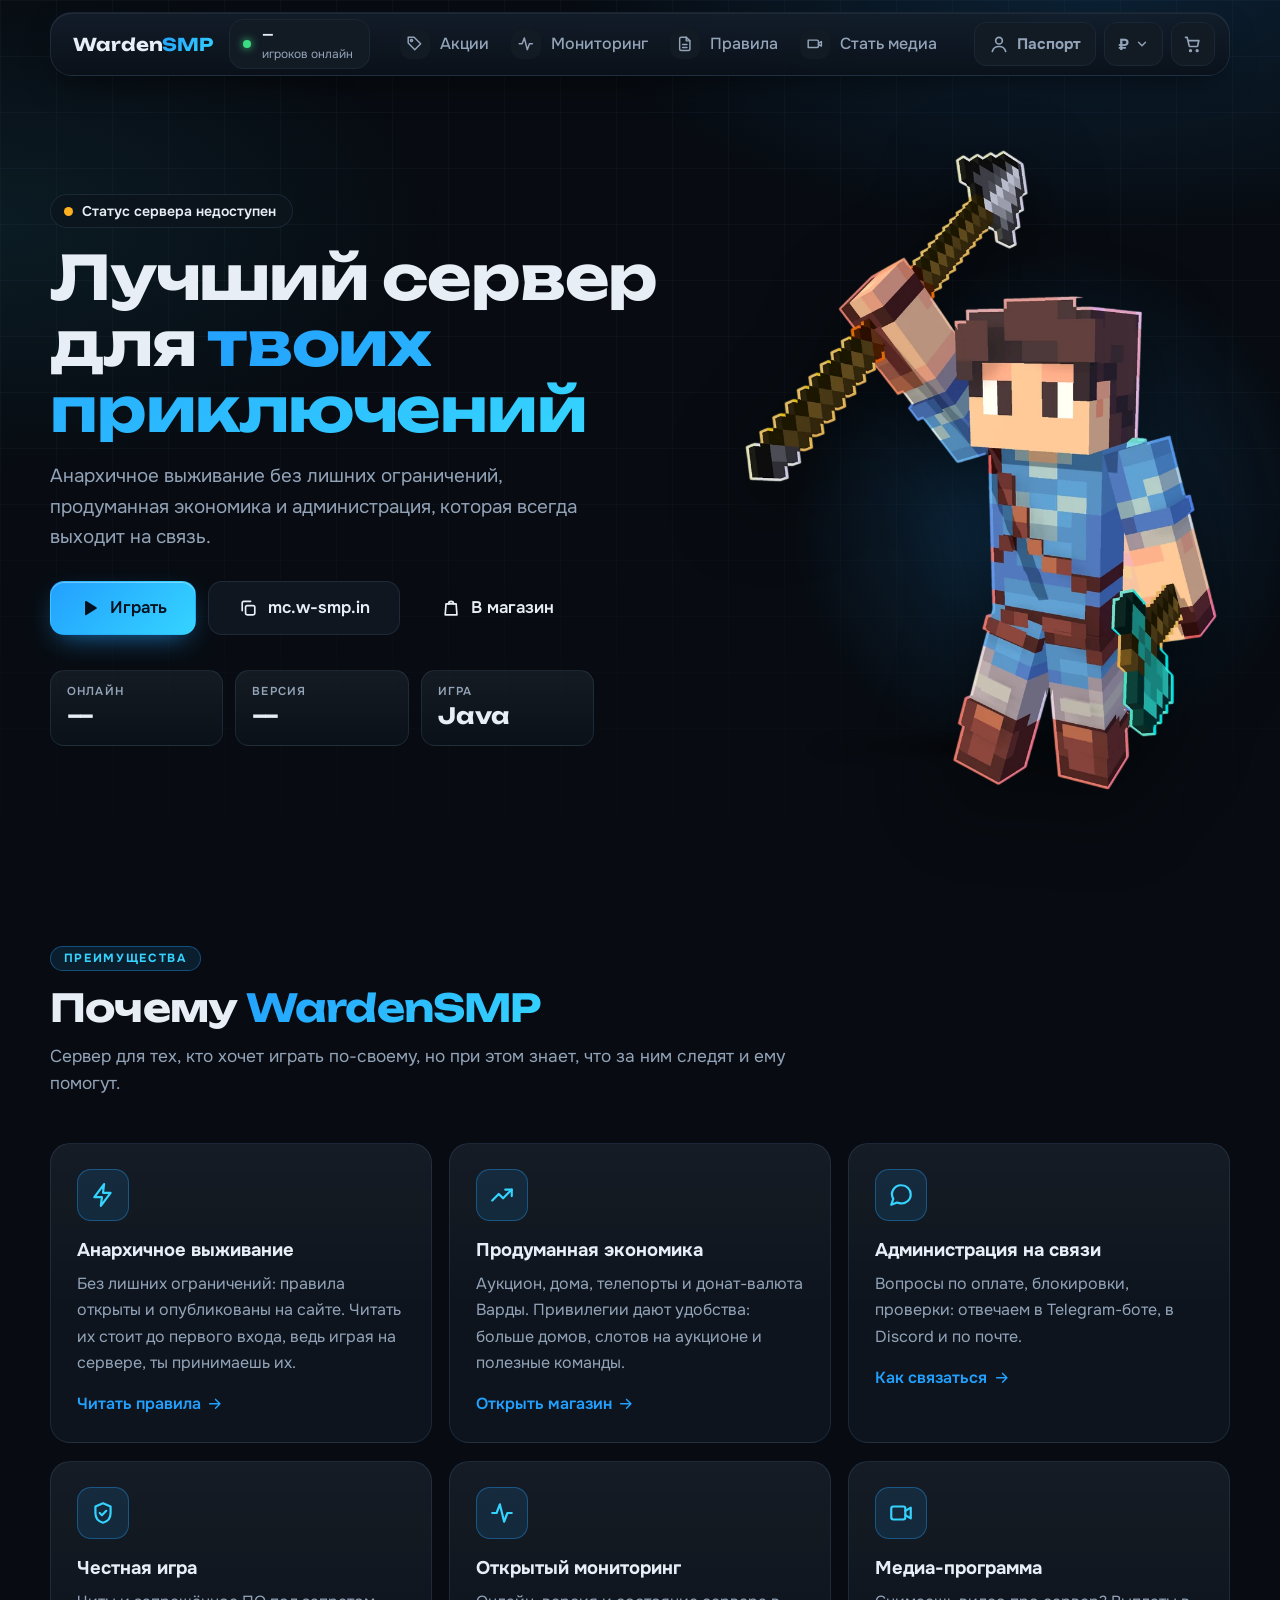
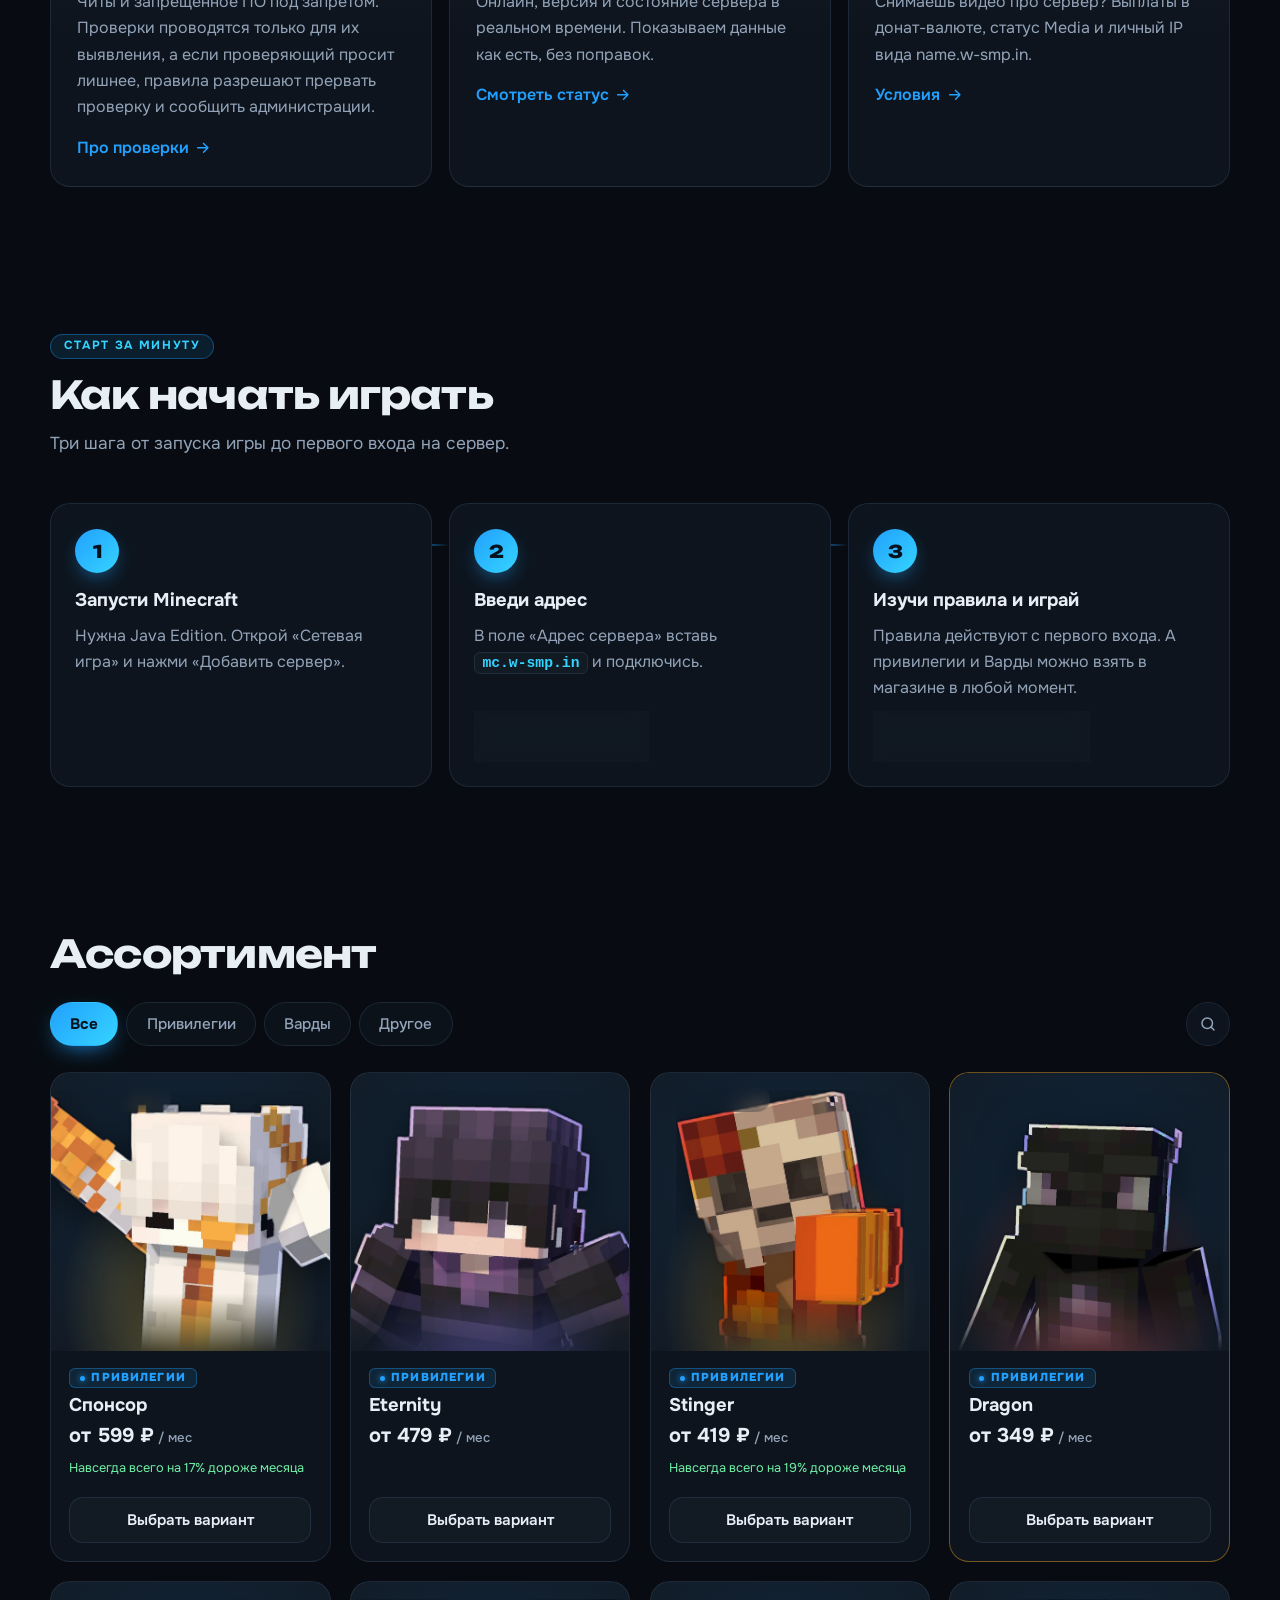
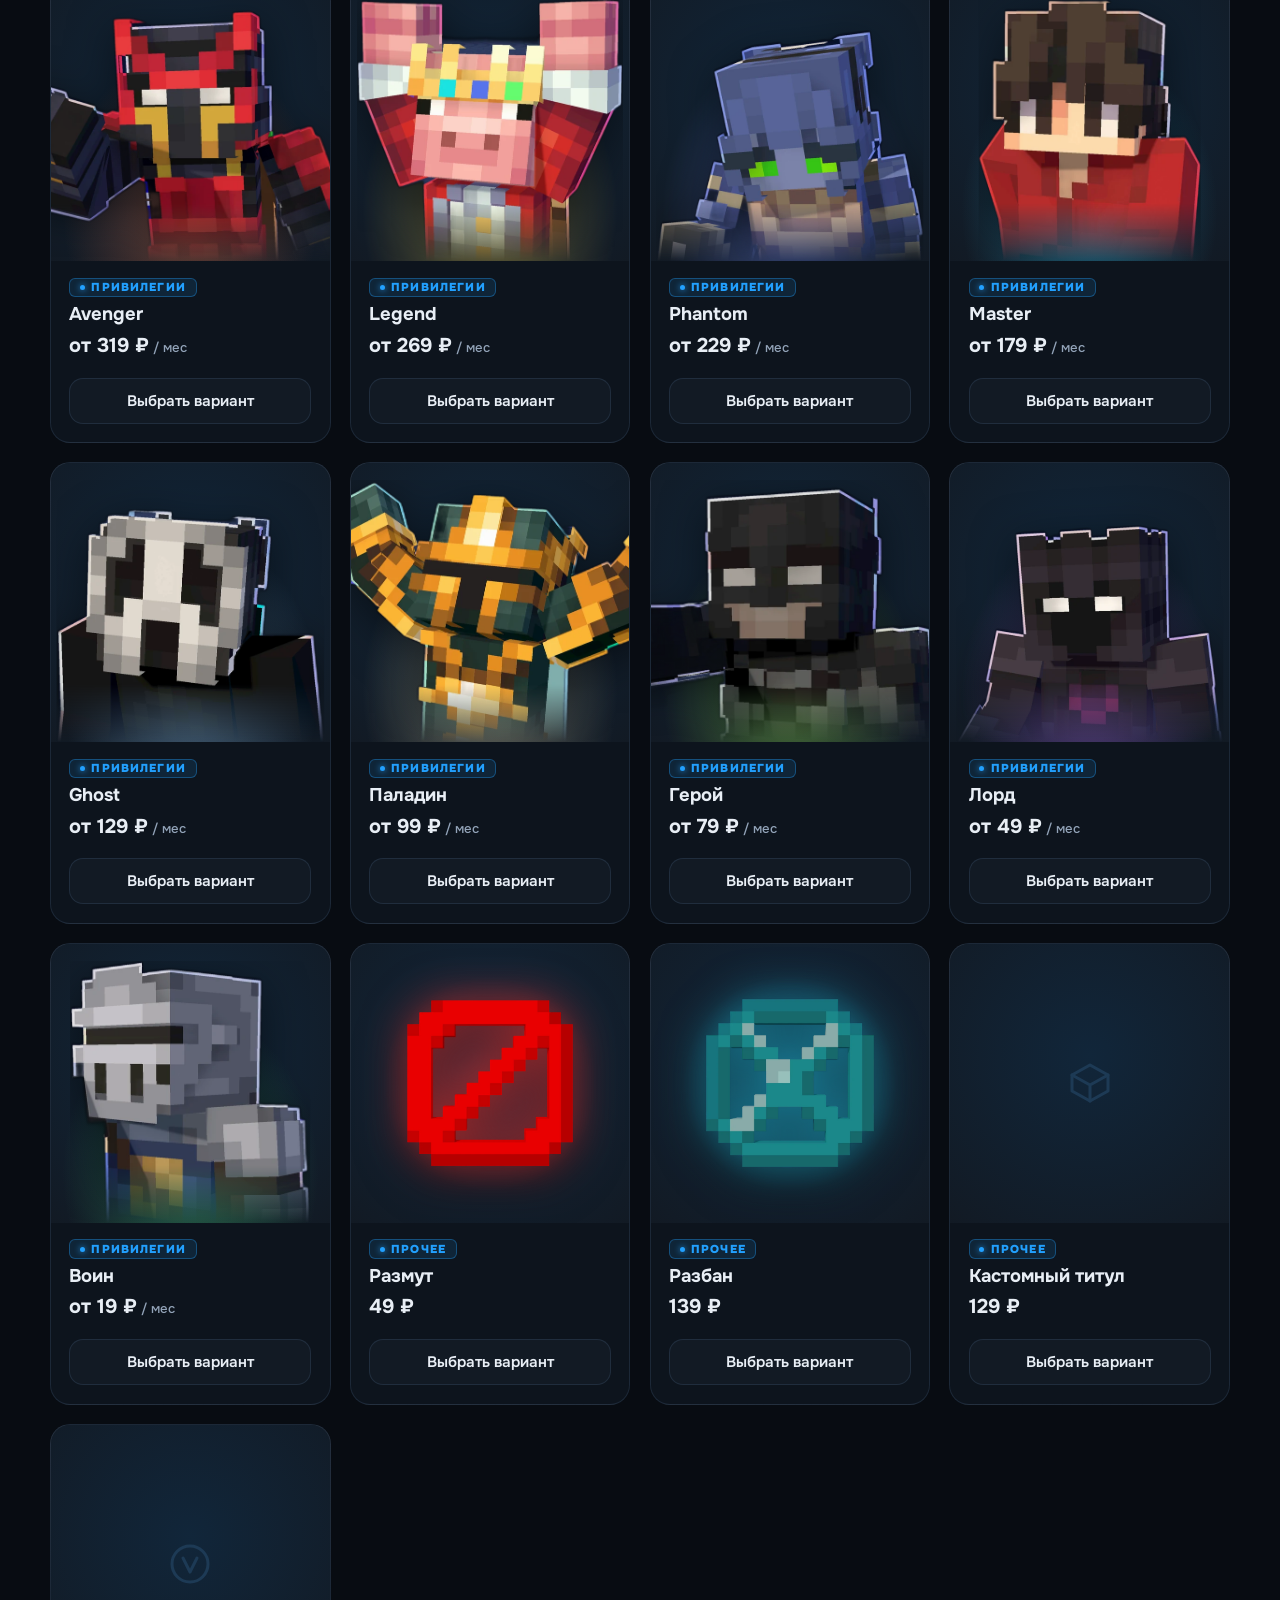
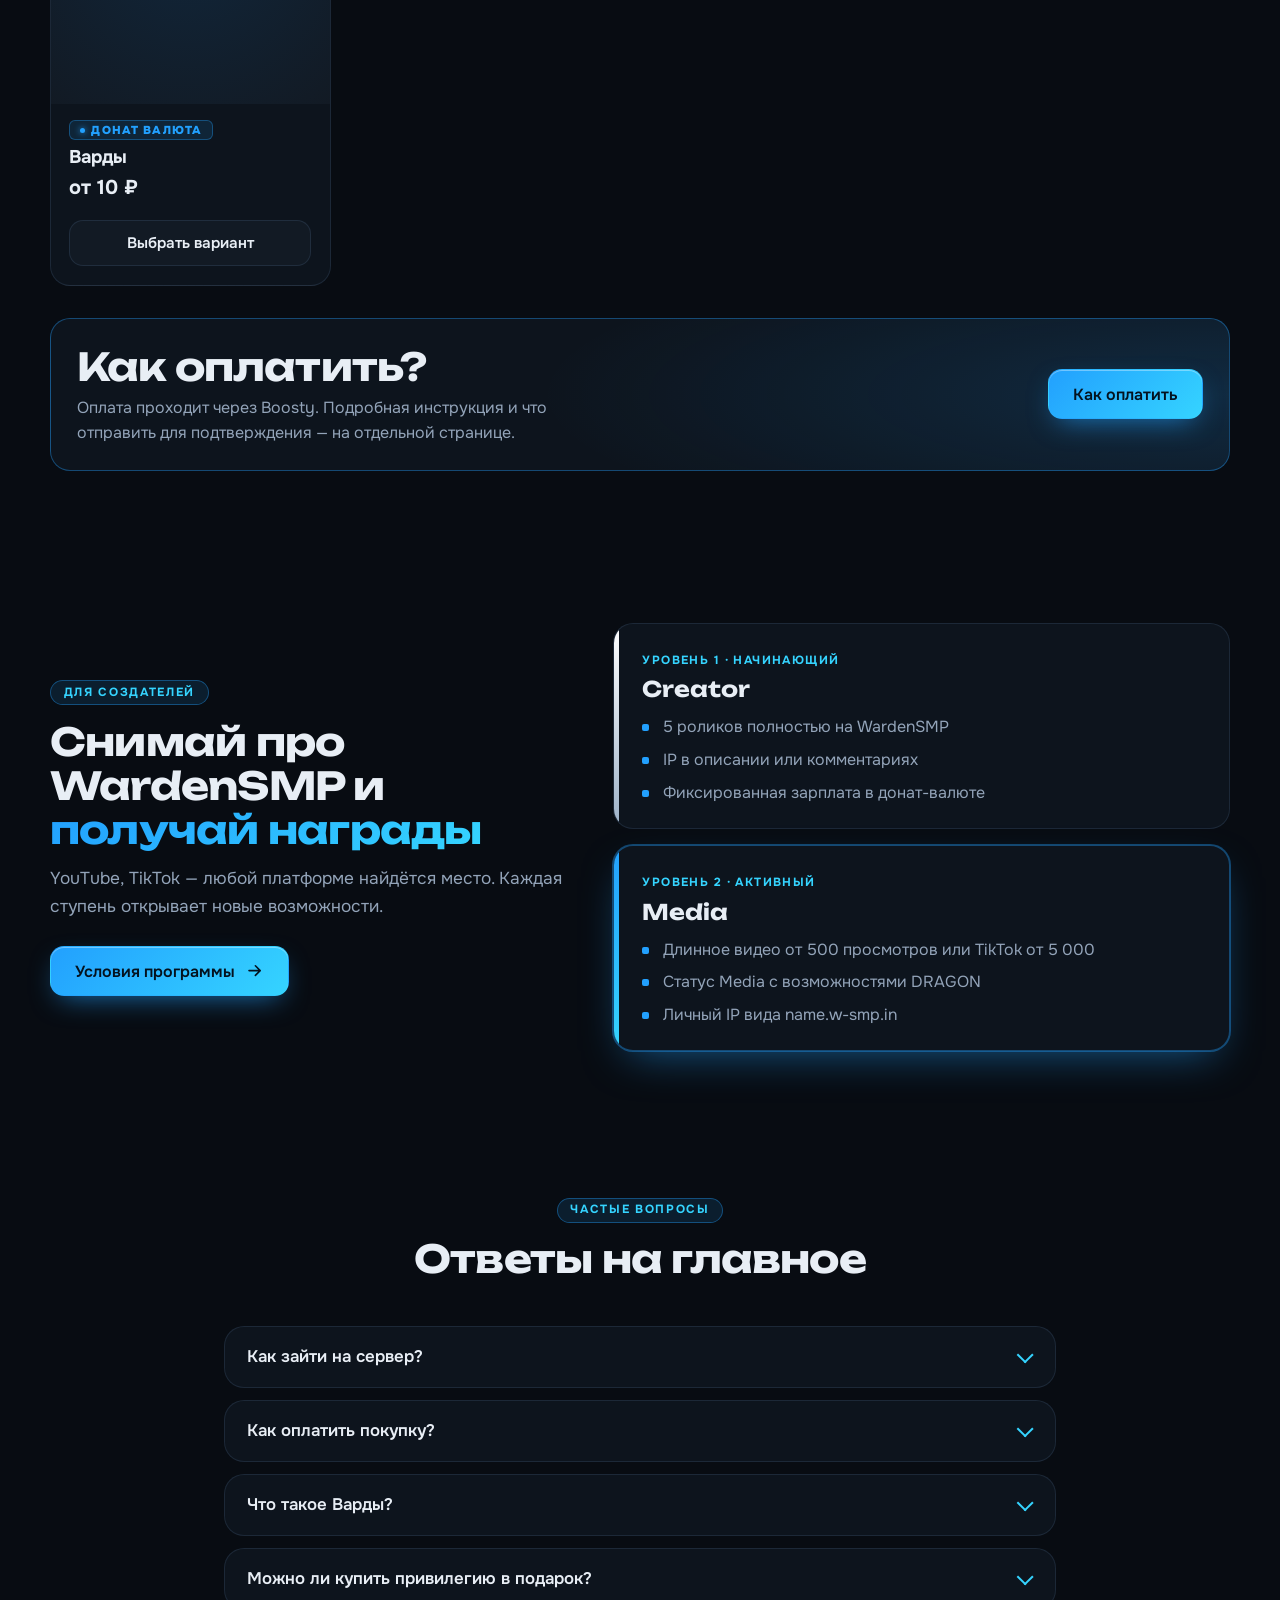
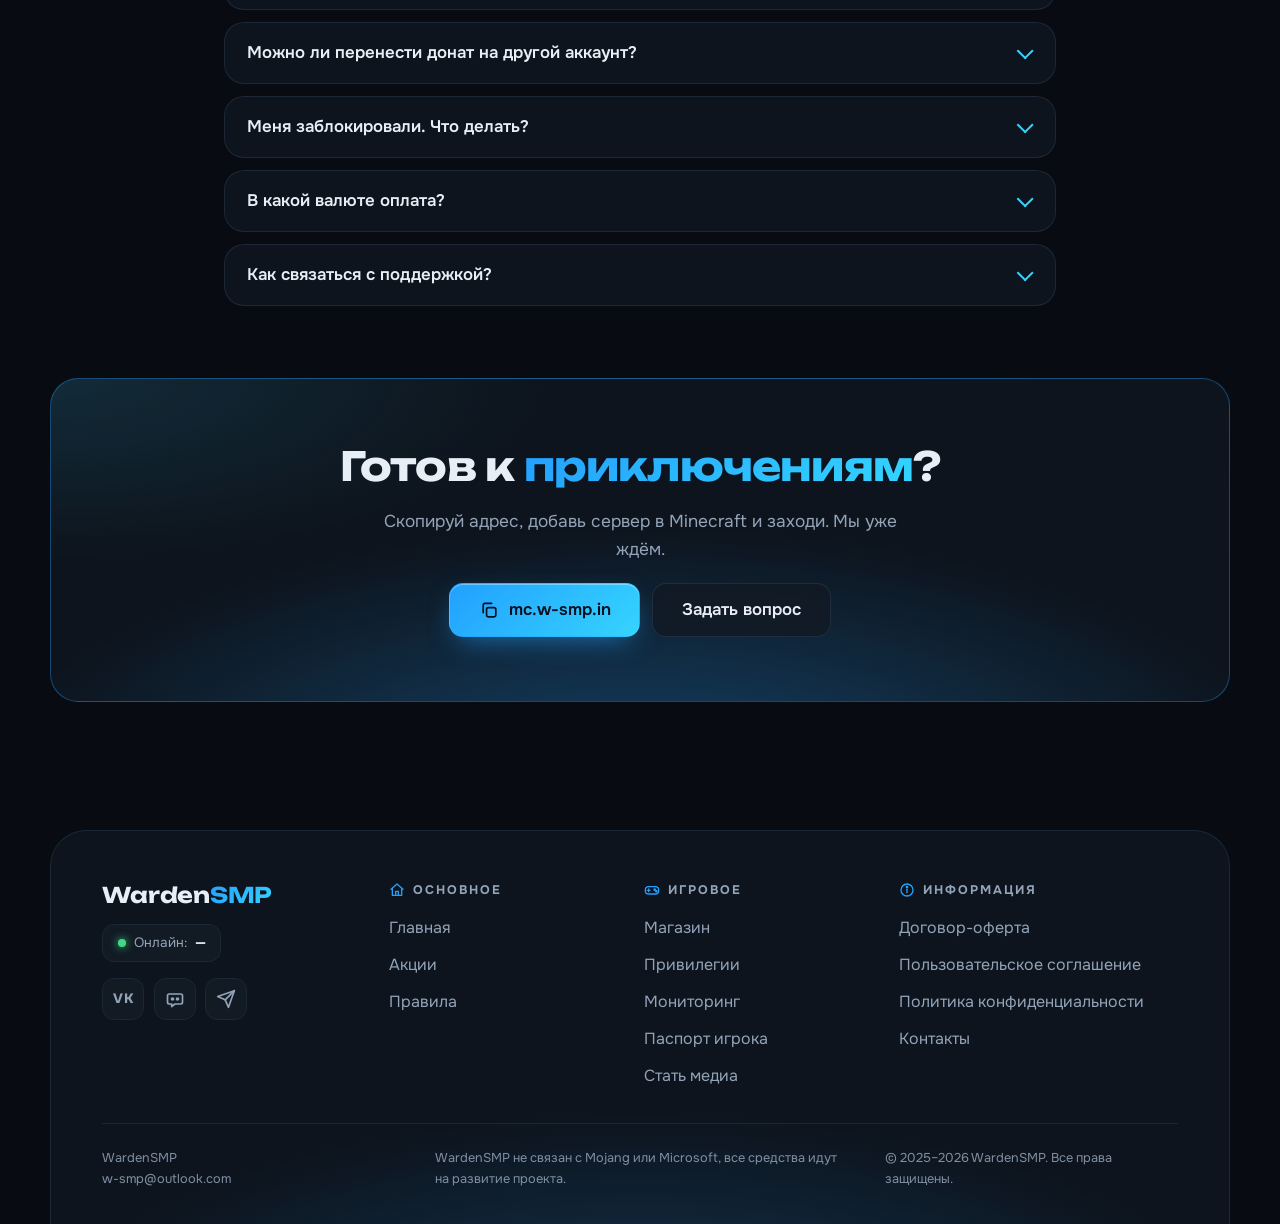
==== index.html @ 8b8e645c "WardenSMP site: redesign, new home page, mobile fixes, SEO meta - css/theme.css: design tokens, head" ====
<!DOCTYPE html>
<html lang="ru">
<head>
  <meta charset="UTF-8">
  <meta name="viewport" content="width=device-width, initial-scale=1">
  <title>WardenSMP: сервер Minecraft | mc.w-smp.in</title>
  <meta name="description" content="WardenSMP: анархичное выживание на Minecraft Java, продуманная экономика, привилегии и администрация на связи. IP сервера: mc.w-smp.in">
  <link rel="canonical" href="https://site.w-smp.in/">
  <meta property="og:type" content="website">
  <meta property="og:site_name" content="WardenSMP">
  <meta property="og:locale" content="ru_RU">
  <meta property="og:title" content="WardenSMP: сервер Minecraft | mc.w-smp.in">
  <meta property="og:description" content="WardenSMP: анархичное выживание на Minecraft Java, продуманная экономика, привилегии и администрация на связи. IP сервера: mc.w-smp.in">
  <meta property="og:url" content="https://site.w-smp.in/">
  <meta property="og:image" content="https://site.w-smp.in/img/og.png">
  <meta property="og:image:width" content="1200">
  <meta property="og:image:height" content="630">
  <meta property="og:image:alt" content="WardenSMP: сервер Minecraft">
  <meta name="twitter:card" content="summary_large_image">
  <meta name="twitter:title" content="WardenSMP: сервер Minecraft | mc.w-smp.in">
  <meta name="twitter:description" content="WardenSMP: анархичное выживание на Minecraft Java, продуманная экономика, привилегии и администрация на связи. IP сервера: mc.w-smp.in">
  <meta name="twitter:image" content="https://site.w-smp.in/img/og.png">
  <link rel="icon" href="/favicon.svg" type="image/svg+xml">
  <link rel="icon" href="/favicon.ico" sizes="48x48">
  <link rel="apple-touch-icon" href="/apple-touch-icon.png">
  <meta name="theme-color" content="#080c12">
  <link rel="stylesheet" href="css/style.css?v=46">
  <link rel="stylesheet" href="css/theme.css?v=1">
  <script type="application/ld+json">{"@context": "https://schema.org", "@type": "FAQPage", "mainEntity": [{"@type": "Question", "name": "Как зайти на сервер?", "acceptedAnswer": {"@type": "Answer", "text": "Нужна Minecraft Java Edition. В игре открой «Сетевая игра», нажми «Добавить сервер» и введи адрес mc.w-smp.in."}}, {"@type": "Question", "name": "Как оплатить покупку?", "acceptedAnswer": {"@type": "Answer", "text": "Добавь товар в корзину, укажи ник и e-mail, прими условия оферты и перейди к оплате. Заказ можно оформить и через бота поддержки в Telegram. Если нужен способ, который работает из любой страны, есть оплата через Boosty. Подробности на странице «Как оплатить»."}}, {"@type": "Question", "name": "Что такое Варды?", "acceptedAnswer": {"@type": "Answer", "text": "Донат-валюта сервера. 1 ₽ = 1 Варда, сумма покупки от 10 до 10 000 ₽. При больших суммах действует скидка за объём, до 10%."}}, {"@type": "Question", "name": "Можно ли купить привилегию в подарок?", "acceptedAnswer": {"@type": "Answer", "text": "Да. В корзине включи переключатель «Сделать подарком» и укажи ник получателя."}}, {"@type": "Question", "name": "Можно ли перенести донат на другой аккаунт?", "acceptedAnswer": {"@type": "Answer", "text": "Нет. По правилам сервера донат не переносится на другой аккаунт, а передача аккаунтов и продажа привилегий запрещены."}}, {"@type": "Question", "name": "Меня заблокировали. Что делать?", "acceptedAnswer": {"@type": "Answer", "text": "Можно купить услугу «Разбан» в категории «Другое». Она действует только на один аккаунт. Игрокам из ЧСП разбан не выдаётся."}}, {"@type": "Question", "name": "В какой валюте оплата?", "acceptedAnswer": {"@type": "Answer", "text": "Цены и оплата в рублях. Рядом с корзиной можно переключить валюту для просмотра, но курс при этом ориентировочный."}}, {"@type": "Question", "name": "Как связаться с поддержкой?", "acceptedAnswer": {"@type": "Answer", "text": "Напиши боту @w_smp_bot в Telegram, зайди в Discord или отправь письмо на w-smp@outlook.com. Все ссылки собраны на странице «Контакты»."}}]}</script>
</head>
<body data-root="" data-page="home">

<div id="site-header"></div>

<main>
  <section class="hero">
    <div class="wrap">
      <div class="hero-copy" data-reveal>
        <a class="status-pill" href="monitoring.html" data-live-pill data-state="unknown" aria-live="polite">
          <i class="dot" aria-hidden="true"></i><span data-live-text>Проверяем сервер…</span>
        </a>
        <h1>Лучший сервер для <span class="grad">твоих приключений</span></h1>
        <p>Анархичное выживание без лишних ограничений, продуманная экономика и администрация, которая всегда выходит на связь.</p>
        <div class="hero-actions">
          <a class="btn btn-primary btn-lg" href="#start"><svg class="ic" viewBox="0 0 24 24" aria-hidden="true"><path d="M7 4.5v15l12-7.5z" fill="currentColor"/></svg> Играть</a>
          <button class="btn btn-dark btn-lg" type="button" data-copy="mc.w-smp.in" aria-label="Скопировать IP-адрес сервера">
            <svg class="ic" viewBox="0 0 24 24" aria-hidden="true"><rect x="9" y="9" width="11" height="11" rx="2"/><path d="M5 15V6a2 2 0 0 1 2-2h8"/></svg>
            <span class="t">mc.w-smp.in</span>
          </button>
          <a class="btn btn-ghost btn-lg" href="#shop"><svg class="ic" viewBox="0 0 24 24" aria-hidden="true"><path d="M6 7h12l1 13H5z"/><path d="M9 7a3 3 0 0 1 6 0"/></svg> В магазин</a>
        </div>
        <dl class="hero-stats">
          <div><dt>Онлайн</dt><dd><span data-live-online>—</span> <small data-live-max></small></dd></div>
          <div><dt>Версия</dt><dd data-live-version>—</dd></div>
          <div><dt>Игра</dt><dd>Java</dd></div>
        </dl>
      </div>
      <div class="hero-art" data-reveal>
        <picture>
          <source srcset="img/character.webp" type="image/webp">
          <img src="img/character.png" alt="Персонаж WardenSMP с киркой в руке" width="819" height="1100" fetchpriority="high">
        </picture>
      </div>
    </div>
  </section>

  <section class="block" id="why">
    <div class="wrap">
      <div class="block-head" data-reveal>
        <p class="eyebrow">Преимущества</p>
        <h2>Почему <span class="grad">WardenSMP</span></h2>
        <p>Сервер для тех, кто хочет играть по-своему, но при этом знает, что за ним следят и ему помогут.</p>
      </div>
      <div class="features">
        <article class="feature" data-reveal style="--d:0ms">
          <div class="feature-ic"><svg class="ic" viewBox="0 0 24 24" aria-hidden="true"><path d="M13 2 4 14h7l-1 8 9-12h-7z"/></svg></div>
          <h3>Анархичное выживание</h3>
          <p>Без лишних ограничений: правила открыты и опубликованы на сайте. Читать их стоит до первого входа, ведь играя на сервере, ты принимаешь их.</p>
          <a href="rules.html">Читать правила <svg class="ic" viewBox="0 0 24 24" aria-hidden="true"><path d="M5 12h14M13 6l6 6-6 6"/></svg></a>
        </article>
        <article class="feature" data-reveal style="--d:70ms">
          <div class="feature-ic"><svg class="ic" viewBox="0 0 24 24" aria-hidden="true"><path d="M3 17l6-6 4 4 8-8"/><path d="M15 7h6v6"/></svg></div>
          <h3>Продуманная экономика</h3>
          <p>Аукцион, дома, телепорты и донат-валюта Варды. Привилегии дают удобства: больше домов, слотов на аукционе и полезные команды.</p>
          <a href="#shop">Открыть магазин <svg class="ic" viewBox="0 0 24 24" aria-hidden="true"><path d="M5 12h14M13 6l6 6-6 6"/></svg></a>
        </article>
        <article class="feature" data-reveal style="--d:140ms">
          <div class="feature-ic"><svg class="ic" viewBox="0 0 24 24" aria-hidden="true"><path d="M21 11.5a8.4 8.4 0 0 1-9 8.3 8.7 8.7 0 0 1-3.6-.8L3 21l1.9-5.4A8.3 8.3 0 0 1 12.5 3 8.5 8.5 0 0 1 21 11.5z"/></svg></div>
          <h3>Администрация на связи</h3>
          <p>Вопросы по оплате, блокировки, проверки: отвечаем в Telegram-боте, в Discord и по почте.</p>
          <a href="contacts.html">Как связаться <svg class="ic" viewBox="0 0 24 24" aria-hidden="true"><path d="M5 12h14M13 6l6 6-6 6"/></svg></a>
        </article>
        <article class="feature" data-reveal style="--d:210ms">
          <div class="feature-ic"><svg class="ic" viewBox="0 0 24 24" aria-hidden="true"><path d="M12 3 5 6v6c0 5 3.5 8 7 9 3.5-1 7-4 7-9V6z"/><path d="m9 12 2 2 4-4"/></svg></div>
          <h3>Честная игра</h3>
          <p>Читы и запрещённое ПО под запретом. Проверки проводятся только для их выявления, а если проверяющий просит лишнее, правила разрешают прервать проверку и сообщить администрации.</p>
          <a href="rules.html#s5">Про проверки <svg class="ic" viewBox="0 0 24 24" aria-hidden="true"><path d="M5 12h14M13 6l6 6-6 6"/></svg></a>
        </article>
        <article class="feature" data-reveal style="--d:280ms">
          <div class="feature-ic"><svg class="ic" viewBox="0 0 24 24" aria-hidden="true"><path d="M3 12h4l3-8 4 16 3-8h4"/></svg></div>
          <h3>Открытый мониторинг</h3>
          <p>Онлайн, версия и состояние сервера в реальном времени. Показываем данные как есть, без поправок.</p>
          <a href="monitoring.html">Смотреть статус <svg class="ic" viewBox="0 0 24 24" aria-hidden="true"><path d="M5 12h14M13 6l6 6-6 6"/></svg></a>
        </article>
        <article class="feature" data-reveal style="--d:350ms">
          <div class="feature-ic"><svg class="ic" viewBox="0 0 24 24" aria-hidden="true"><rect x="3" y="6" width="13" height="12" rx="2"/><path d="m16 10 5-3v10l-5-3"/></svg></div>
          <h3>Медиа-программа</h3>
          <p>Снимаешь видео про сервер? Выплаты в донат-валюте, статус Media и личный IP вида name.w-smp.in.</p>
          <a href="media.html">Условия <svg class="ic" viewBox="0 0 24 24" aria-hidden="true"><path d="M5 12h14M13 6l6 6-6 6"/></svg></a>
        </article>
      </div>
    </div>
  </section>

  <section class="block" id="start">
    <div class="wrap">
      <div class="block-head" data-reveal>
        <p class="eyebrow">Старт за минуту</p>
        <h2>Как начать играть</h2>
        <p>Три шага от запуска игры до первого входа на сервер.</p>
      </div>
      <div class="steps">
        <article class="step" data-reveal>
          <span class="step-n">1</span>
          <h3>Запусти Minecraft</h3>
          <p>Нужна Java Edition. Открой «Сетевая игра» и нажми «Добавить сервер».</p>
        </article>
        <article class="step" data-reveal style="--d:90ms">
          <span class="step-n">2</span>
          <h3>Введи адрес</h3>
          <p>В поле «Адрес сервера» вставь <code>mc.w-smp.in</code> и подключись.</p>
          <button class="btn btn-dark" type="button" data-copy="mc.w-smp.in" aria-label="Скопировать IP-адрес сервера"><svg class="ic" viewBox="0 0 24 24" aria-hidden="true"><rect x="9" y="9" width="11" height="11" rx="2"/><path d="M5 15V6a2 2 0 0 1 2-2h8"/></svg><span class="t">mc.w-smp.in</span></button>
        </article>
        <article class="step" data-reveal style="--d:180ms">
          <span class="step-n">3</span>
          <h3>Изучи правила и играй</h3>
          <p>Правила действуют с первого входа. А привилегии и Варды можно взять в магазине в любой момент.</p>
          <a class="btn btn-dark" href="rules.html">Правила сервера <svg class="ic" viewBox="0 0 24 24" aria-hidden="true"><path d="M5 12h14M13 6l6 6-6 6"/></svg></a>
        </article>
      </div>
    </div>
  </section>

  <section class="shop" id="shop">
    <div class="wrap">
      <h2 data-reveal>Ассортимент</h2>
      <p class="cat-label">Категории</p>
      <div class="shop-bar">
        <div class="cats">
          <button class="cat" type="button" data-cat="all" aria-pressed="true">Все</button>
          <button class="cat" type="button" data-cat="priv" aria-pressed="false">Привилегии</button>
          <button class="cat" type="button" data-cat="varda" aria-pressed="false">Варды</button>
          <button class="cat" type="button" data-cat="other" aria-pressed="false">Другое</button>
        </div>
        <div class="search" id="search">
          <input id="search-input" class="search-input" type="search" placeholder="Поиск товара" aria-label="Поиск товара" autocomplete="off">
          <button id="search-btn" class="search-btn" type="button" aria-label="Открыть поиск" aria-expanded="false" aria-controls="search-input"><svg viewBox="0 0 24 24" width="18" height="18" fill="none" stroke="currentColor" stroke-width="2" stroke-linecap="round" aria-hidden="true"><circle cx="11" cy="11" r="7"/><path d="M20 20l-4-4"/></svg></button>
        </div>
      </div>
      <div class="grid" id="products"></div>

      <div class="pay-cta">
        <div>
          <h2>Как оплатить?</h2>
          <p>Оплата проходит через Boosty. Подробная инструкция и что отправить для подтверждения — на отдельной странице.</p>
        </div>
        <a class="btn btn-primary" href="eupay/">Как оплатить</a>
      </div>
    </div>
  </section>

  <section class="block" id="media">
    <div class="wrap">
      <div class="media-teaser">
        <div data-reveal>
          <div class="block-head">
            <p class="eyebrow">Для создателей</p>
            <h2>Снимай про WardenSMP и <span class="grad">получай награды</span></h2>
            <p>YouTube, TikTok — любой платформе найдётся место. Каждая ступень открывает новые возможности.</p>
          </div>
          <a class="btn btn-primary" href="media.html">Условия программы <svg class="ic" viewBox="0 0 24 24" aria-hidden="true"><path d="M5 12h14M13 6l6 6-6 6"/></svg></a>
        </div>
        <div class="tier-mini" data-reveal style="--d:100ms">
          <article>
            <small>Уровень 1 · Начинающий</small>
            <h3>Creator</h3>
            <ul>
              <li>5 роликов полностью на WardenSMP</li>
              <li>IP в описании или комментариях</li>
              <li>Фиксированная зарплата в донат-валюте</li>
            </ul>
          </article>
          <article class="is-media">
            <small>Уровень 2 · Активный</small>
            <h3>Media</h3>
            <ul>
              <li>Длинное видео от 500 просмотров или TikTok от 5 000</li>
              <li>Статус Media с возможностями DRAGON</li>
              <li>Личный IP вида name.w-smp.in</li>
            </ul>
          </article>
        </div>
      </div>
    </div>
  </section>

  <section class="block" id="faq">
    <div class="wrap">
      <div class="block-head center" data-reveal>
        <p class="eyebrow">Частые вопросы</p>
        <h2>Ответы на главное</h2>
      </div>
      <div class="faq">
        <details class="faq-item" data-reveal>
          <summary>Как зайти на сервер?</summary>
          <div class="faq-a"><p>Нужна Minecraft Java Edition. В игре открой «Сетевая игра», нажми «Добавить сервер» и введи адрес <code>mc.w-smp.in</code>.</p></div>
        </details>
        <details class="faq-item" data-reveal>
          <summary>Как оплатить покупку?</summary>
          <div class="faq-a"><p>Добавь товар в корзину, укажи ник и e-mail, прими условия оферты и перейди к оплате. Заказ можно оформить и через бота поддержки в Telegram.</p><p>Если нужен способ, который работает из любой страны, есть оплата через Boosty. Подробности на странице <a href="eupay/">«Как оплатить»</a>.</p></div>
        </details>
        <details class="faq-item" data-reveal>
          <summary>Что такое Варды?</summary>
          <div class="faq-a"><p>Донат-валюта сервера. 1 ₽ = 1 Варда, сумма покупки от 10 до 10 000 ₽. При больших суммах действует скидка за объём, до 10%.</p></div>
        </details>
        <details class="faq-item" data-reveal>
          <summary>Можно ли купить привилегию в подарок?</summary>
          <div class="faq-a"><p>Да. В корзине включи переключатель «Сделать подарком» и укажи ник получателя.</p></div>
        </details>
        <details class="faq-item" data-reveal>
          <summary>Можно ли перенести донат на другой аккаунт?</summary>
          <div class="faq-a"><p>Нет. По <a href="rules.html#r3-5">правилам сервера</a> донат не переносится на другой аккаунт, а передача аккаунтов и продажа привилегий запрещены.</p></div>
        </details>
        <details class="faq-item" data-reveal>
          <summary>Меня заблокировали. Что делать?</summary>
          <div class="faq-a"><p>Можно купить услугу «Разбан» в категории «Другое». Она действует только на один аккаунт. Игрокам из ЧСП разбан не выдаётся.</p></div>
        </details>
        <details class="faq-item" data-reveal>
          <summary>В какой валюте оплата?</summary>
          <div class="faq-a"><p>Цены и оплата в рублях. Рядом с корзиной можно переключить валюту для просмотра, но курс при этом ориентировочный.</p></div>
        </details>
        <details class="faq-item" data-reveal>
          <summary>Как связаться с поддержкой?</summary>
          <div class="faq-a"><p>Напиши боту <a href="https://t.me/w_smp_bot" target="_blank" rel="noopener">@w_smp_bot</a> в Telegram, зайди в Discord или отправь письмо на w-smp@outlook.com. Все ссылки собраны на странице <a href="contacts.html">«Контакты»</a>.</p></div>
        </details>
      </div>
    </div>
  </section>

  <section class="block" style="padding-top:0">
    <div class="wrap">
      <div class="final-cta" data-reveal>
        <h2>Готов к <span class="grad">приключениям</span>?</h2>
        <p>Скопируй адрес, добавь сервер в Minecraft и заходи. Мы уже ждём.</p>
        <div class="hero-actions">
          <button class="btn btn-primary btn-lg" type="button" data-copy="mc.w-smp.in" aria-label="Скопировать IP-адрес сервера"><svg class="ic" viewBox="0 0 24 24" aria-hidden="true"><rect x="9" y="9" width="11" height="11" rx="2"/><path d="M5 15V6a2 2 0 0 1 2-2h8"/></svg><span class="t">mc.w-smp.in</span></button>
          <a class="btn btn-dark btn-lg" href="contacts.html">Задать вопрос</a>
        </div>
      </div>
    </div>
  </section>
</main>

<div id="site-footer"></div>

<script src="js/layout.js?v=46"></script>
<script src="js/main.js?v=46"></script>
<script src="js/ui.js?v=1"></script>
<script src="js/home.js?v=1"></script>
</body>
</html>
---- css/style.css ----
@import url("https://fonts.googleapis.com/css2?family=Onest:wght@400;500;600&family=Unbounded:wght@500;700&display=swap");

:root {
  color-scheme: dark;
  --bg: #080c12;
  --panel: #0d141d;
  --panel-2: #121a24;
  --line: #1a2736;
  --accent: #22a0fe;
  --glow: rgba(34, 160, 254, 0.22);
  --text: #e8eef5;
  --muted: #8a9bb0;
  --ok: #3ddc84;
  --wrap: 1180px;
  --font-body: "Onest", system-ui, sans-serif;
  --font-head: "Unbounded", "Onest", sans-serif;
}

*, *::before, *::after { box-sizing: border-box; }
html { scroll-behavior: smooth; }
body {
  display: flex; flex-direction: column; min-height: 100vh; min-height: 100dvh;
  margin: 0; background: var(--bg); color: var(--text);
  font: 400 1rem/1.6 var(--font-body); -webkit-font-smoothing: antialiased;
}
a { color: var(--accent); text-decoration: none; }
a:hover { color: #6cc1ff; }
button { font-family: inherit; }
:focus-visible { outline: 2px solid var(--accent); outline-offset: 3px; border-radius: 6px; }
.wrap { width: min(var(--wrap), 100% - 2.5rem); margin-inline: auto; }
.ic { width: 1.1em; height: 1.1em; fill: none; stroke: currentColor; stroke-width: 2; stroke-linecap: round; stroke-linejoin: round; flex: none; }

/* Header: floating island */
.island-wrap { position: sticky; top: 0; z-index: 20; padding-top: 12px; }
.island {
  position: relative; display: flex; align-items: center; gap: 1rem; height: 64px;
  padding: 0 0.9rem 0 1.4rem; background: rgba(13, 20, 29, 0.92); backdrop-filter: blur(12px);
  border: 1px solid var(--line); border-radius: 22px; box-shadow: 0 10px 30px rgba(0, 0, 0, 0.35);
}
.logo { font: 700 1.1rem var(--font-head); color: var(--text); }
.logo span { color: var(--accent); }
.online {
  display: flex; align-items: center; gap: 0.7rem; padding: 0.35rem 1rem 0.35rem 0.8rem;
  background: var(--panel-2); border: 1px solid var(--line); border-radius: 14px; line-height: 1.2;
}
.online::before { content: ""; width: 8px; height: 8px; border-radius: 50%; background: var(--ok); box-shadow: 0 0 8px var(--ok); }
.online b { display: block; font-size: 0.9rem; }
.online small { color: var(--muted); font-size: 0.75rem; }
.nav { flex: 1; display: flex; justify-content: center; gap: 0.2rem; position: relative; }
.nav a { display: flex; align-items: center; gap: 0.6rem; padding: 0.4rem 0.8rem 0.4rem 0.4rem; border-radius: 14px; color: var(--muted); font-weight: 500; transition: background-color 0.3s ease, color 0.3s ease, box-shadow 0.3s ease; }
.nav a { position: relative; z-index: 1; }
.nav a:hover, .nav a[aria-current="page"] { color: var(--text); }
.nav a[aria-current="page"] { box-shadow: inset 0 0 0 1px rgba(34, 160, 254, 0.35); }
.nav .ico { display: grid; place-items: center; width: 30px; height: 30px; border-radius: 10px; background: var(--panel-2); transition: background-color 0.3s ease, color 0.3s ease; }
.island-actions { display: flex; align-items: center; gap: 0.5rem; margin-left: auto; }
.icon-btn {
  position: relative; display: grid; place-items: center; width: 44px; height: 44px; cursor: pointer;
  background: var(--panel-2); border: 1px solid var(--line); border-radius: 12px; color: var(--muted);
}
.icon-btn:hover { color: var(--text); border-color: var(--accent); }
.icon-btn .ic { width: 1.25rem; height: 1.25rem; }
.badge {
  position: absolute; top: -6px; right: -6px; min-width: 20px; height: 20px; padding: 0 5px;
  display: none; place-items: center; background: var(--accent); color: #04121f;
  border-radius: 10px; font: 600 0.75rem/1 var(--font-body);
}
.badge.on { display: grid; }
.nav-toggle { display: none; }

/* Buttons */
.btn {
  display: inline-flex; align-items: center; justify-content: center; gap: 0.6rem;
  padding: 0.85rem 1.5rem; border-radius: 12px; font: 600 1rem var(--font-body);
  border: 1px solid transparent; cursor: pointer; transition: background 0.15s, box-shadow 0.15s, border-color 0.15s;
}
.btn-primary { background: var(--accent); color: #04121f; }
.btn-primary:hover { background: #4db4ff; color: #04121f; box-shadow: 0 0 24px var(--glow); }
.btn-dark { background: var(--panel); border-color: var(--line); color: var(--text); }
.btn-dark:hover { border-color: var(--accent); box-shadow: 0 0 24px var(--glow); }

/* Hero */
.hero { padding: clamp(2.5rem, 7vw, 5rem) 0 clamp(3rem, 7vw, 5rem); }
.hero .wrap { display: grid; grid-template-columns: 1.1fr 0.9fr; gap: 2rem; align-items: center; }
.hero h1 { font: 700 clamp(2rem, 4.6vw, 3.5rem)/1.12 var(--font-head); margin: 0 0 1.2rem; letter-spacing: -0.02em; }
.hero p { max-width: 32rem; color: var(--muted); font-size: 1.1rem; margin: 0 0 2rem; }
.hero-actions { display: flex; flex-wrap: wrap; gap: 0.8rem; }
.hero-art { position: relative; min-height: 420px; }

/* Sonar behind the character */
.sonar { position: absolute; left: 50%; top: 50%; width: min(440px, 100%); aspect-ratio: 1; transform: translate(-50%, -50%); pointer-events: none; }
.sonar span { position: absolute; inset: 0; border-radius: 50%; border: 1px solid var(--accent); opacity: 0; animation: ping 6s cubic-bezier(0.2, 0.6, 0.3, 1) infinite; }
.sonar span:nth-child(2) { animation-delay: 2s; }
.sonar span:nth-child(3) { animation-delay: 4s; }
.sonar::after { content: ""; position: absolute; left: 50%; top: 50%; width: 10px; height: 10px; margin: -5px; background: var(--accent); border-radius: 50%; box-shadow: 0 0 40px 10px var(--glow); }
@keyframes ping { 0% { transform: scale(0.05); opacity: 0.7; } 100% { transform: scale(1); opacity: 0; } }

/* Shop */
.shop { padding: clamp(2rem, 5vw, 3.5rem) 0 clamp(3rem, 7vw, 5rem); border-top: 1px solid var(--line); }
.shop h2 { font: 700 clamp(1.5rem, 3vw, 2rem)/1.2 var(--font-head); margin: 0 0 1.6rem; }
.cat-label { margin: 0 0 0.6rem; color: var(--muted); font-size: 0.8rem; font-weight: 600; letter-spacing: 0.08em; text-transform: uppercase; }
.cats { display: flex; flex-wrap: wrap; gap: 0.5rem; margin-bottom: 1.6rem; }
.cat { padding: 0.5rem 1.1rem; border-radius: 10px; border: 1px solid var(--line); background: var(--panel); color: var(--muted); font: 500 0.95rem var(--font-body); cursor: pointer; }
.cat[aria-pressed="true"] { background: rgba(34, 160, 254, 0.14); border-color: var(--accent); color: var(--accent); }

.grid { display: grid; grid-template-columns: repeat(4, 1fr); gap: 1.1rem; }
.card { display: flex; flex-direction: column; background: var(--panel); border: 1px solid var(--line); border-radius: 16px; overflow: hidden; transition: border-color 0.15s, box-shadow 0.15s; }
.card:hover { border-color: var(--accent); box-shadow: 0 0 24px var(--glow); }
.card-img { display: grid; place-items: center; aspect-ratio: 1; background: radial-gradient(circle at 50% 40%, #11263a, var(--panel-2)); color: #1d3a55; }
.card-img .ic { width: 3rem; height: 3rem; stroke-width: 1.5; }
.card-img img { width: 100%; height: 100%; object-fit: cover; }
.card-body { display: flex; flex-direction: column; flex: 1; gap: 0.3rem; padding: 1rem 1.1rem 1.1rem; }
.card-cat {
  align-self: flex-start; display: inline-flex; align-items: center; gap: 0.4rem;
  padding: 0.2rem 0.6rem; line-height: 1; border-radius: 6px;
  background: rgba(34, 160, 254, 0.12); border: 1px solid rgba(34, 160, 254, 0.35); color: var(--accent);
  font-size: 0.72rem; font-weight: 900; letter-spacing: 0.1em; text-transform: uppercase;
}
.card-cat::before { content: ""; width: 5px; height: 5px; border-radius: 50%; background: currentColor; box-shadow: 0 0 6px currentColor; }
.card-name { color: var(--text); font: 600 1.1rem/1.3 var(--font-body); }
.card-name:hover { color: var(--text); }
.card-price { color: var(--accent); font: 600 1.15rem var(--font-body); margin-bottom: 0.8rem; }
.add { margin-top: auto; width: 100%; padding: 0.7rem; border-radius: 10px; border: 1px solid var(--line); background: var(--panel-2); color: var(--text); font: 600 0.95rem var(--font-body); cursor: pointer; transition: background 0.15s, border-color 0.15s; }
.add:hover { border-color: var(--accent); }
.add.done { background: rgba(34, 160, 254, 0.14); border-color: var(--accent); color: var(--accent); }

/* Footer */
.site-footer { border-top: 1px solid var(--line); padding: 3rem 0 2rem; background: var(--panel); }
.foot { display: grid; grid-template-columns: 1.6fr 1fr 1fr 1fr; gap: 2rem; }
.foot h3 { margin: 0 0 0.9rem; font: 600 0.95rem var(--font-body); color: var(--text); }
.foot ul { list-style: none; margin: 0; padding: 0; display: grid; gap: 0.5rem; }
.foot a { color: var(--muted); }
.foot a:hover { color: var(--accent); }
.foot-brand .logo { display: inline-block; margin-bottom: 0.8rem; }
.foot-brand p { margin: 0 0 0.5rem; color: var(--muted); font-size: 0.9rem; max-width: 26rem; }

/* Responsive */
@media (max-width: 1000px) { .grid { grid-template-columns: repeat(3, 1fr); } }
@media (max-width: 900px) {
  .nav { display: none; position: absolute; top: calc(100% + 8px); left: 0; right: 0; flex-direction: column; padding: 0.6rem; background: var(--panel); border: 1px solid var(--line); border-radius: 18px; }
  .nav.open { display: flex; }
  .nav-toggle { display: grid; }
  .hero .wrap { grid-template-columns: 1fr; }
  .hero-art { min-height: 300px; order: -1; }
  .foot { grid-template-columns: 1fr 1fr; }
  .foot-brand { grid-column: 1 / -1; }
}
@media (max-width: 720px) { .grid { grid-template-columns: repeat(2, 1fr); } }
@media (max-width: 560px) { .online { display: none; } }
@media (max-width: 540px) { .grid { grid-template-columns: 1fr; } .card-img { aspect-ratio: 16 / 10; } }
@media (max-width: 420px) { .foot { grid-template-columns: 1fr; } }
@media (prefers-reduced-motion: reduce) {
  html { scroll-behavior: auto; }
  .sonar span { animation: none; opacity: 0.18; }
  .sonar span:nth-child(1) { transform: scale(0.35); }
  .sonar span:nth-child(2) { transform: scale(0.65); }
  .sonar span:nth-child(3) { transform: scale(0.95); }
}

/* Inner pages */
.page-head { padding: clamp(2.5rem, 6vw, 4rem) 0 clamp(1.5rem, 4vw, 2.5rem); }
.page-head h1 { font: 700 clamp(1.8rem, 4vw, 2.8rem)/1.15 var(--font-head); margin: 0 0 1rem; letter-spacing: -0.02em; }
.page-head p { max-width: 42rem; margin: 0; color: var(--muted); font-size: 1.1rem; }
.section { padding: clamp(2rem, 5vw, 3.5rem) 0 clamp(3rem, 7vw, 5rem); }
.sec-title { font: 700 clamp(1.4rem, 3vw, 1.9rem)/1.2 var(--font-head); margin: 0 0 1.4rem; }

/* Media tiers */
.tiers { display: grid; grid-template-columns: 1fr; gap: 1.2rem; padding-bottom: clamp(2rem, 5vw, 3rem); }
.tier {
  position: relative; overflow: hidden; display: grid; grid-template-columns: 1.1fr 1fr 1fr; gap: 1.5rem 2.5rem;
  padding: clamp(1.4rem, 3vw, 2rem) clamp(1.4rem, 3vw, 2rem) clamp(1.4rem, 3vw, 2rem) clamp(1.8rem, 3.5vw, 2.6rem);
  background: var(--panel); border: 1px solid var(--line); border-radius: 18px;
}
.tier::before { content: ""; position: absolute; left: 0; top: 0; bottom: 0; width: 6px; background: var(--bar); }
.tier-creator { --bar: linear-gradient(180deg, #ffffff, #9db2c8); }
.tier-creator .tier-tag { color: #ffffff; }
.tier-media { --bar: linear-gradient(180deg, #6cc1ff, #1678c9); border-color: var(--accent); box-shadow: 0 0 40px var(--glow); }
.tier-tag { color: var(--accent); font-size: 0.85rem; font-weight: 600; }
.tier h2 { font: 700 clamp(1.6rem, 3vw, 2.1rem)/1.1 var(--font-head); margin: 0.5rem 0 0.4rem; }
.tier-desc { margin: 0; color: var(--muted); }
.tier-col h3 { margin: 0 0 0.8rem; font: 600 1rem var(--font-body); }
.list { list-style: none; margin: 0; padding: 0; display: grid; gap: 0.6rem; }
.list li { position: relative; padding-left: 1.3rem; }
.list li::before { content: ""; position: absolute; left: 0; top: 0.6em; width: 7px; height: 7px; border-radius: 2px; background: var(--accent); }
.list li.or { padding-left: 1.3rem; color: var(--muted); font-size: 0.9rem; }
.list li.or::before { display: none; }

/* Prohibitions: red on dark */
.ban-grid { display: grid; grid-template-columns: repeat(2, 1fr); gap: 1rem; }
.ban { display: flex; align-items: center; gap: 1rem; padding: 1.2rem 1.4rem; background: #150b0f; border: 1px solid rgba(255, 77, 94, 0.4); border-radius: 14px; }
.ban p { margin: 0; }
.ban-ic { display: grid; place-items: center; flex: none; width: 40px; height: 40px; border-radius: 50%; background: rgba(255, 77, 94, 0.14); color: #ff4d5e; }
.ban-center { justify-content: center; text-align: center; margin-top: 1rem; font-weight: 600; color: #ff7a87; }

.cta { display: flex; flex-wrap: wrap; align-items: center; justify-content: space-between; gap: 1rem; margin-top: 3rem; padding-top: 2rem; border-top: 1px solid var(--line); }
.cta p { margin: 0; font-size: 1.1rem; }

@media (max-width: 1000px) { .tier { grid-template-columns: 1fr 1fr; } .tier-head { grid-column: 1 / -1; } }
@media (max-width: 800px) { .ban-grid { grid-template-columns: 1fr; } }
@media (max-width: 560px) { .tier { grid-template-columns: 1fr; gap: 1.2rem; } }

/* Contacts */
.contacts-grid { display: grid; grid-template-columns: repeat(3, 1fr); gap: 1rem; padding-bottom: clamp(3rem, 7vw, 5rem); }
.contact { display: flex; align-items: center; gap: 1rem; padding: 1.3rem; background: var(--panel); border: 1px solid var(--line); border-radius: 16px; color: var(--text); transition: border-color 0.15s, box-shadow 0.15s; }
.contact:hover { color: var(--text); border-color: var(--accent); box-shadow: 0 0 24px var(--glow); }
.contact b { display: block; font: 600 1.1rem var(--font-body); }
.contact small { color: var(--muted); font-size: 0.9rem; }
.contact-ic { display: grid; place-items: center; flex: none; width: 52px; height: 52px; border-radius: 14px; background: var(--panel-2); color: var(--accent); }
.contact-ic .ic { width: 1.5rem; height: 1.5rem; }
.contact-main { grid-column: 1 / -1; border-color: var(--accent); box-shadow: 0 0 40px var(--glow); padding: 1.6rem; }
.contact-main b { font-size: 1.3rem; }
@media (max-width: 800px) { .contacts-grid { grid-template-columns: 1fr; } }

/* Cart drawer */
.cart:focus, .pm:focus { outline: none; }
.lock { overflow: hidden; }
.cart-overlay {
  position: fixed; inset: 0; z-index: 90; background: rgba(4, 8, 12, 0.55);
  -webkit-backdrop-filter: blur(8px); backdrop-filter: blur(8px);
  opacity: 0; visibility: hidden; transition: opacity 0.3s, visibility 0s 0.3s;
}
.cart-overlay.open { opacity: 1; visibility: visible; transition: opacity 0.3s; }
.cart {
  position: fixed; top: 0; right: 0; z-index: 100; display: flex; flex-direction: column;
  width: min(480px, 100%); height: 100%; background: var(--bg); border-left: 1px solid var(--line);
  box-shadow: -20px 0 60px rgba(0, 0, 0, 0.5);
  transform: translateX(100%); visibility: hidden;
  transition: transform 0.35s cubic-bezier(0.2, 0.8, 0.2, 1), visibility 0s 0.35s;
}
.cart.open { transform: none; visibility: visible; transition: transform 0.35s cubic-bezier(0.2, 0.8, 0.2, 1); }
.cart-head { display: flex; align-items: flex-start; justify-content: space-between; gap: 1rem; padding: 1.4rem 1.5rem 1.2rem; }
.cart-head h2 { margin: 0; font: 700 1.5rem/1.2 var(--font-head); }
.cart-head p { margin: 0.3rem 0 0; color: var(--muted); font-size: 0.95rem; }
.cart-body { flex: 1; overflow-y: auto; padding: 0 1.5rem 1.5rem; }
.cart-content { display: grid; gap: 1rem; }
.cart.is-empty .cart-content, .cart.is-empty .cart-foot { display: none; }
.cart:not(.is-empty) .cart-empty { display: none; }
.cart-empty { display: grid; justify-items: start; gap: 1.2rem; padding: 2rem 0; }
.cart-empty p { margin: 0; color: var(--muted); font-size: 1.05rem; }

.cart-items { list-style: none; margin: 0; padding: 0; display: grid; gap: 0.8rem; }
.cart-item { display: flex; align-items: center; gap: 1rem; padding: 0.9rem; background: var(--panel); border: 1px solid var(--line); border-radius: 16px; }
.cart-thumb { display: grid; place-items: center; flex: none; width: 56px; height: 56px; border-radius: 12px; background: radial-gradient(circle at 50% 40%, #11263a, var(--panel-2)); color: #2a5a85; }
.cart-thumb .ic { width: 1.6rem; height: 1.6rem; }
.cart-info { flex: 1; min-width: 0; }
.cart-info b { display: block; font-weight: 600; }
.cart-info small { color: var(--accent); font-size: 0.8rem; font-weight: 600; }
.cart-price { color: var(--accent); font-weight: 600; white-space: nowrap; }
.icon-btn.small { width: 36px; height: 36px; border-radius: 10px; }
.icon-btn.small .ic { width: 1.05rem; height: 1.05rem; }

.cart-box { background: var(--panel); border: 1px solid var(--line); border-radius: 16px; padding: 1.1rem; }
.cart-box h3 { margin: 0 0 0.8rem; font: 600 0.95rem var(--font-body); }
.fields { display: grid; gap: 0.6rem; }
.field { display: flex; align-items: center; gap: 1rem; padding: 0 1rem; background: var(--panel-2); border: 1px solid transparent; border-radius: 10px; }
.field[hidden] { display: none; }
.field:focus-within { border-color: var(--accent); }
.field span { flex: none; width: 5.4rem; color: var(--muted); font-size: 0.85rem; }
.field input { flex: 1; min-width: 0; padding: 0.85rem 0; background: none; border: 0; outline: 0; color: var(--text); font: 500 1rem var(--font-body); }
.field input::placeholder { color: #4d5d70; }

.cart-gift { display: flex; align-items: center; justify-content: space-between; padding: 0.9rem 1.1rem; }
.gift-label { display: flex; align-items: center; gap: 0.7rem; font-weight: 600; }
.switch { position: relative; flex: none; width: 46px; height: 26px; padding: 0; border-radius: 13px; border: 1px solid var(--line); background: var(--panel-2); cursor: pointer; transition: background 0.2s; }
.switch::after { content: ""; position: absolute; top: 3px; left: 3px; width: 18px; height: 18px; border-radius: 50%; background: var(--muted); transition: transform 0.2s, background 0.2s; }
.switch[aria-checked="true"] { background: var(--accent); border-color: var(--accent); }
.switch[aria-checked="true"]::after { transform: translateX(20px); background: #04121f; }

.cart-foot { padding: 1.2rem 1.5rem 1.5rem; background: var(--panel); border-top: 1px solid var(--line); }
.cart-total { display: flex; align-items: baseline; justify-content: space-between; margin-bottom: 1rem; color: var(--muted); }
.cart-total b { color: var(--text); font: 700 2rem/1 var(--font-head); }
.terms { display: flex; align-items: center; gap: 0.6rem; margin-bottom: 1rem; color: var(--muted); font-size: 0.9rem; cursor: pointer; }
.terms input { width: 18px; height: 18px; accent-color: var(--accent); }
.pay { width: 100%; padding: 1rem; }
.pay-alt { margin-top: 0.6rem; padding: 0.8rem; }
.btn:disabled { opacity: 0.45; cursor: not-allowed; }
.btn-primary:disabled:hover { background: var(--accent); box-shadow: none; }
.cart-hint { min-height: 1.3rem; margin: 0.7rem 0 0; color: var(--muted); font-size: 0.85rem; }
@media (prefers-reduced-motion: reduce) {
  .cart, .cart.open, .cart-overlay, .cart-overlay.open { transition: none; }
}

.cart-hint { white-space: pre-line; }

main { flex: 1 0 auto; }

/* Autofill: no white highlight */
.field input:-webkit-autofill,
.field input:-webkit-autofill:hover,
.field input:-webkit-autofill:focus {
  -webkit-text-fill-color: var(--text);
  caret-color: var(--text);
  -webkit-box-shadow: 0 0 0 1000px var(--panel-2) inset;
  box-shadow: 0 0 0 1000px var(--panel-2) inset;
  transition: background-color 9999s ease-out 0s;
}

/* Cards: buttons that look like text/image */
button.card-img { width: 100%; padding: 0; border: 0; cursor: pointer; }
button.card-name { padding: 0; border: 0; background: none; text-align: left; cursor: pointer; }
button.card-name:hover { color: var(--accent); }

/* Product window */
.pm {
  position: fixed; z-index: 100; left: 50%; top: 50%; width: min(840px, calc(100% - 2rem)); max-height: calc(100% - 2rem);
  overflow-y: auto; display: grid; grid-template-columns: 1fr 1fr; background: var(--bg);
  border: 1px solid var(--line); border-radius: 22px; box-shadow: 0 30px 80px rgba(0, 0, 0, 0.6);
  opacity: 0; visibility: hidden; transform: translate(-50%, -46%) scale(0.98);
  transition: opacity 0.25s, transform 0.3s cubic-bezier(0.2, 0.8, 0.2, 1), visibility 0s 0.3s;
}
.pm.open { opacity: 1; visibility: visible; transform: translate(-50%, -50%); transition: opacity 0.25s, transform 0.3s cubic-bezier(0.2, 0.8, 0.2, 1); }
.pm-x { position: absolute; top: 1rem; right: 1rem; z-index: 1; }
.pm-img { display: grid; place-items: center; min-height: 360px; border-radius: 22px 0 0 22px; background: radial-gradient(circle at 50% 40%, #11263a, var(--panel-2)); color: #2a5a85; }
.pm-img .ic { width: 6rem; height: 6rem; stroke-width: 1.2; }
.pm-info { display: flex; flex-direction: column; gap: 0.9rem; padding: 2rem 1.8rem; }
.pm-info h2 { margin: 0; padding-right: 3rem; font: 700 1.9rem/1.15 var(--font-head); }
.pm-terms { display: grid; gap: 0.5rem; }
.pm-term { display: flex; align-items: center; justify-content: space-between; padding: 0.8rem 1rem; background: var(--panel); border: 1px solid var(--line); border-radius: 12px; color: var(--text); font: 500 1rem var(--font-body); cursor: pointer; transition: border-color 0.15s, background 0.15s; }
.pm-term b { color: var(--accent); font-weight: 600; }
.pm-term:hover { border-color: var(--accent); }
.pm-term[aria-pressed="true"] { border-color: var(--accent); background: rgba(34, 160, 254, 0.12); }
.pm-buy { display: grid; gap: 0.8rem; margin-top: auto; padding-top: 0.6rem; }
.pm-price { font: 700 2rem/1 var(--font-head); }
@media (max-width: 700px) {
  .pm { grid-template-columns: 1fr; }
  .pm-img { min-height: 170px; border-radius: 22px 22px 0 0; }
  .pm-img .ic { width: 4rem; height: 4rem; }
  .pm-info { padding: 1.4rem; }
  .pm-info h2 { padding-right: 0; }
}
@media (prefers-reduced-motion: reduce) { .pm, .pm.open { transition: none; } }

/* Rules */
.rules-layout { padding-bottom: clamp(3rem, 7vw, 5rem); }
.rules-nav { display: flex; flex-wrap: wrap; gap: 0.5rem; margin-bottom: 1.4rem; }
.rules-nav a {
  padding: 0.6rem 1.1rem; background: var(--panel); border: 1px solid var(--line); border-radius: 10px;
  color: var(--muted); font: 500 0.95rem var(--font-body); white-space: nowrap;
  transition: color 0.15s, border-color 0.15s, box-shadow 0.15s;
}
.rules-nav a:hover { color: var(--text); border-color: var(--accent); box-shadow: 0 0 18px var(--glow); }
.rules-body { display: grid; gap: 1.2rem; }
.rules-sec { scroll-margin-top: 100px; padding: clamp(1.2rem, 3vw, 1.8rem); background: var(--panel); border: 1px solid var(--line); border-radius: 18px; }
.rules-sec h2 { margin: 0 0 0.8rem; font: 700 clamp(1.1rem, 2.4vw, 1.4rem)/1.25 var(--font-head); }
.rules { list-style: none; margin: 0; padding: 0; }
.rules li { display: grid; grid-template-columns: 3.6rem 1fr; gap: 0.3rem 1.2rem; padding: 0.7rem 0.6rem; border-top: 1px solid var(--line); border-radius: 10px; scroll-margin-top: 100px; }
.rules li:first-child { border-top: 0; }
.rules li.sub { padding: 0.25rem 0.6rem 0.25rem 3rem; border-top: 0; }
.rules li:target { background: rgba(34, 160, 254, 0.1); }
.rn { color: var(--accent); font-weight: 600; font-variant-numeric: tabular-nums; }
.rules li.sub .rn { color: var(--muted); }
.rn:hover { color: #6cc1ff; }
.rule-note { grid-column: 2; margin: 0.3rem 0 0; padding: 0.7rem 1rem; background: rgba(34, 160, 254, 0.08); border-left: 3px solid var(--accent); border-radius: 0 10px 10px 0; color: var(--muted); font-size: 0.95rem; }
@media (max-width: 700px) {
  .rules-nav { flex-wrap: nowrap; overflow-x: auto; }
}
@media (max-width: 480px) {
  .rules li { grid-template-columns: 2.8rem 1fr; gap: 0.3rem 0.8rem; }
  .rules li.sub { padding-left: 1.4rem; }
}

.cta-actions { display: flex; flex-wrap: wrap; gap: 0.8rem; }

/* Privilege features in the product window */
.pm-feat { display: grid; gap: 0.9rem; }
.pm-feat h3 { margin: 0 0 0.4rem; color: var(--muted); font: 600 0.9rem var(--font-body); }
.feat-list { list-style: none; margin: 0; padding: 0; display: grid; gap: 0.35rem; font-size: 0.95rem; }
.feat-list li { position: relative; padding-left: 1.1rem; }
.feat-list li::before { content: ""; position: absolute; left: 0; top: 0.62em; width: 6px; height: 6px; border-radius: 2px; background: var(--accent); }
.feat-list b { color: var(--accent); font-weight: 600; }
.feat-list code { padding: 0.1rem 0.4rem; background: var(--panel-2); border: 1px solid var(--line); border-radius: 6px; color: var(--accent); font: 500 0.85em ui-monospace, Consolas, monospace; }

/* Catalog page */
.catalog { display: grid; grid-template-columns: 220px 1fr; gap: 2rem; align-items: start; padding-bottom: clamp(3rem, 7vw, 5rem); }
.catalog-side { position: sticky; top: 100px; }
.catalog-side .cat-label { margin-bottom: 0.8rem; }
.cats-col { flex-direction: column; margin-bottom: 0; }
.cats-col .cat { width: 100%; text-align: left; }
@media (max-width: 1150px) { .catalog .grid { grid-template-columns: repeat(3, 1fr); } }
@media (max-width: 900px) {
  .catalog { grid-template-columns: 1fr; gap: 1rem; }
  .catalog-side { position: static; }
  .cats-col { flex-direction: row; }
  .cats-col .cat { width: auto; }
}
@media (max-width: 720px) { .catalog .grid { grid-template-columns: repeat(2, 1fr); } }
@media (max-width: 540px) { .catalog .grid { grid-template-columns: 1fr; } }

/* Payment page */
.narrow { width: min(960px, 100% - 2.5rem); }
.pay-page { padding-bottom: clamp(3rem, 7vw, 5rem); }
.pay-title { display: flex; flex-wrap: wrap; align-items: baseline; gap: 0.3rem 0.8rem; margin: 0 0 1.1rem; font: 700 clamp(1.25rem, 3vw, 1.6rem)/1.25 var(--font-head); }
.pay-title small { color: var(--muted); font: 500 0.9rem var(--font-body); }
.pay-card { display: grid; grid-template-columns: 1fr 290px; margin-bottom: 2.5rem; background: var(--panel); border: 1px solid var(--line); border-radius: 22px; overflow: hidden; }
.pay-main { padding: clamp(1.3rem, 3vw, 2rem); }
.pay-head { display: flex; align-items: center; gap: 1rem; margin-bottom: 1.5rem; }
.pay-logo { display: grid; place-items: center; flex: none; width: 52px; height: 52px; border-radius: 14px; background: rgba(34, 160, 254, 0.14); color: var(--accent); }
.pay-logo .ic { width: 1.5rem; height: 1.5rem; }
.pay-head h3 { margin: 0; font: 600 1.2rem var(--font-body); }
.pay-head p { margin: 0.2rem 0 0; color: var(--muted); font-size: 0.9rem; }
.pay-steps { list-style: none; margin: 0 0 1.6rem; padding: 0; display: grid; gap: 1rem; }
.pay-steps li { display: flex; gap: 1rem; }
.pay-steps p, .send-card p { margin: 0; color: var(--muted); }
.pay-steps b, .send-card b { color: var(--text); font-weight: 600; }
.pay-num { display: grid; place-items: center; flex: none; width: 28px; height: 28px; border-radius: 8px; background: rgba(34, 160, 254, 0.16); color: var(--accent); font-weight: 600; font-size: 0.9rem; }
.pay-qr { display: grid; align-content: center; justify-items: center; gap: 1rem; padding: 1.8rem; text-align: center; background: linear-gradient(160deg, #0f2236, #0b141f); border-left: 1px solid var(--line); }
.pay-qr b { color: var(--accent); font-size: 0.85rem; font-weight: 600; }
.pay-qr img { width: 180px; height: 180px; padding: 10px; background: #fff; border-radius: 16px; image-rendering: pixelated; }
.pay-qr p { margin: 0; color: var(--muted); font-size: 0.85rem; }
.send-card { list-style: none; margin: 0; padding: 1.4rem; display: grid; gap: 1rem; background: rgba(34, 160, 254, 0.06); border: 1px solid rgba(34, 160, 254, 0.25); border-radius: 18px; }
.send-card li { display: flex; align-items: center; gap: 1rem; }
.send-ic { display: grid; place-items: center; flex: none; width: 36px; height: 36px; border-radius: 10px; background: rgba(34, 160, 254, 0.14); color: var(--accent); }
@media (max-width: 800px) {
  .pay-card { grid-template-columns: 1fr; }
  .pay-qr { border-left: 0; border-top: 1px solid var(--line); }
}

/* "Как оплатить" block under the privileges */
.catalog-main { min-width: 0; }
.pay-cta { display: flex; flex-wrap: wrap; align-items: center; justify-content: space-between; gap: 1.2rem; margin-top: 2rem; padding: 1.5rem 1.6rem; background: rgba(34, 160, 254, 0.06); border: 1px solid rgba(34, 160, 254, 0.25); border-radius: 18px; }
.pay-cta h2 { margin: 0 0 0.3rem; font: 700 1.2rem var(--font-head); }
.pay-cta p { margin: 0; max-width: 34rem; color: var(--muted); }

/* Legal documents */
.doc { width: min(860px, 100% - 2.5rem); margin-inline: auto; padding-bottom: clamp(3rem, 7vw, 5rem); }
.doc-draft { margin: 0 0 1.4rem; padding: 1rem 1.2rem; background: rgba(255, 196, 64, 0.08); border: 1px solid rgba(255, 196, 64, 0.45); border-radius: 14px; color: #ffd37a; font-size: 0.95rem; }
.doc-nav { display: flex; flex-wrap: wrap; gap: 0.5rem; margin-bottom: 2rem; }
.doc-nav a { padding: 0.5rem 0.9rem; background: var(--panel); border: 1px solid var(--line); border-radius: 10px; color: var(--muted); font: 500 0.9rem var(--font-body); transition: color 0.15s, border-color 0.15s; }
.doc-nav a:hover { color: var(--text); border-color: var(--accent); }
.doc-sec { scroll-margin-top: 100px; margin-bottom: 2.2rem; }
.doc-sec h2 { margin: 0 0 0.9rem; font: 700 clamp(1.1rem, 2.4vw, 1.35rem)/1.3 var(--font-head); }
.cl { display: grid; grid-template-columns: 3.4rem 1fr; gap: 0 1rem; padding: 0.35rem 0; }
.cl-n { color: var(--accent); font-weight: 600; font-variant-numeric: tabular-nums; }
.cl a { word-break: break-word; }
.fill { padding: 0.05rem 0.4rem; background: rgba(255, 196, 64, 0.16); color: #ffd37a; border-radius: 6px; }
@media (max-width: 480px) { .cl { grid-template-columns: 2.8rem 1fr; gap: 0 0.7rem; } }

.pm-terms:empty { display: none; }
.pm-note { margin: 0; color: var(--muted); font-size: 0.9rem; }
.pm-note:empty { display: none; }


/* 404 */
.nf { display: grid; justify-items: center; align-content: center; gap: 0.9rem; min-height: 60vh; padding: 3rem 1.25rem; text-align: center; }
.nf-code { color: var(--accent); font: 700 clamp(5rem, 18vw, 9rem)/1 var(--font-head); text-shadow: 0 0 60px var(--glow); }
.nf h1 { margin: 0; font: 700 clamp(1.4rem, 3.5vw, 2rem)/1.2 var(--font-head); }
.nf p { margin: 0; color: var(--muted); font-size: 1.05rem; }
.nf-actions { display: flex; flex-wrap: wrap; justify-content: center; gap: 0.8rem; margin-top: 0.8rem; }
.btn-outline { background: transparent; border-color: var(--accent); color: var(--text); }
.btn-outline:hover { background: rgba(34, 160, 254, 0.1); box-shadow: 0 0 24px var(--glow); color: var(--text); }


/* Варды: сверху плашка «Скидка за объём», ниже покупка */
.vd-panel { grid-column: 1 / -1; display: grid; gap: 1.2rem; }
.vd-disc { padding: clamp(1.1rem, 2.5vw, 1.6rem); background: radial-gradient(circle at 50% 0%, #11263a, var(--panel-2)); border: 1px solid var(--line); border-radius: 22px; }
.vd-disc-head { display: flex; flex-wrap: wrap; align-items: baseline; justify-content: space-between; gap: 0.3rem 1rem; margin-bottom: 1rem; }
.vd-box-title { margin: 0; color: var(--text); font: 700 1.05rem var(--font-head); }
.vd-disc-hint { color: var(--muted); font-size: 0.85rem; }
.vd-tiers { display: grid; grid-template-columns: repeat(auto-fit, minmax(120px, 1fr)); gap: 0.7rem; }
.vd-tier { display: grid; justify-items: center; align-content: center; gap: 0.45rem; padding: 0.9rem 0.5rem; background: var(--panel); border: 1px solid var(--line); border-radius: 14px; text-align: center; }
.vd-tier.on { background: rgba(34, 160, 254, 0.12); border-color: rgba(34, 160, 254, 0.65); }
.vd-pct { padding: 0.2rem 0.65rem; background: rgba(34, 160, 254, 0.16); border-radius: 9px; color: var(--accent); font-weight: 700; font-size: 1rem; }
.vd-from { font-weight: 600; }
.vd-need { color: var(--muted); font-size: 0.85rem; }
.vd-tier .ic { color: var(--accent); stroke-width: 2.4; }

.vd-buy { display: grid; grid-template-columns: 1fr 360px; overflow: hidden; background: var(--panel); border: 1px solid var(--line); border-radius: 22px; }
.vd-form { display: grid; gap: 1.1rem; align-content: center; padding: clamp(1.4rem, 3vw, 2rem); }
.vd-head { display: flex; align-items: center; gap: 1rem; }
.vd-coin { display: grid; place-items: center; flex: none; width: 52px; height: 52px; background: rgba(34, 160, 254, 0.14); border-radius: 14px; color: var(--accent); }
.vd-coin .ic { width: 1.5rem; height: 1.5rem; }
.vd-head h2 { margin: 0; font: 700 1.5rem var(--font-head); }
.vd-lead { margin: 0.15rem 0 0; color: var(--muted); font-size: 0.95rem; }
.vd-field { display: flex; align-items: center; gap: 0.8rem; padding: 0 1rem; background: var(--panel-2); border: 1px solid var(--line); border-radius: 12px; }
.vd-field:focus-within { border-color: var(--accent); }
.vd-field span { color: var(--muted); font-size: 0.85rem; }
.vd-field b { color: var(--muted); font-weight: 500; }
.vd-field input { flex: 1; min-width: 0; padding: 0.85rem 0; background: none; border: 0; outline: 0; color: var(--text); font: 600 1.15rem var(--font-body); text-align: right; -moz-appearance: textfield; appearance: textfield; }
.vd-field input::-webkit-outer-spin-button, .vd-field input::-webkit-inner-spin-button { -webkit-appearance: none; margin: 0; }
.vd-range { --p: 0%; display: block; width: 100%; height: 6px; margin: 0.5rem 0 0; border-radius: 3px; outline: none; cursor: pointer; -webkit-appearance: none; appearance: none; background: linear-gradient(90deg, var(--accent) var(--p), var(--panel-2) var(--p)); }
.vd-range::-webkit-slider-thumb { -webkit-appearance: none; width: 22px; height: 22px; border-radius: 50%; background: var(--accent); border: 3px solid var(--bg); box-shadow: 0 0 0 1px var(--accent), 0 0 14px var(--glow); }
.vd-range::-moz-range-thumb { width: 16px; height: 16px; border-radius: 50%; background: var(--accent); border: 3px solid var(--bg); box-shadow: 0 0 0 1px var(--accent), 0 0 14px var(--glow); }
.vd-scale { display: flex; justify-content: space-between; margin-top: 0.5rem; color: var(--muted); font-size: 0.8rem; }
.vd-presets { display: flex; flex-wrap: wrap; gap: 0.5rem; }
.vd-presets button { padding: 0.45rem 0.9rem; background: var(--panel-2); border: 1px solid var(--line); border-radius: 9px; color: var(--muted); font: 600 0.85rem var(--font-body); cursor: pointer; }
.vd-presets button:hover { color: var(--text); border-color: var(--accent); }
.vd-presets button[aria-pressed="true"] { background: rgba(34, 160, 254, 0.12); border-color: var(--accent); color: var(--accent); }

.vd-sum { display: grid; align-content: center; gap: 1.1rem; padding: clamp(1.4rem, 3vw, 2rem); text-align: center; background: radial-gradient(circle at 30% 0%, #11263a, var(--panel-2)); border-left: 1px solid var(--line); }
.vd-row { display: grid; gap: 0.3rem; }
.vd-row + .vd-row { padding-top: 1.1rem; border-top: 1px solid var(--line); }
.vd-row > span { color: var(--muted); font-size: 0.9rem; }
.vd-get { margin: 0; font: 700 1.5rem/1.2 var(--font-head); }
.vd-price { font: 700 2.2rem/1.1 var(--font-head); }
.vd-sale { margin: 0.2rem 0 0; color: var(--accent); font-weight: 600; font-size: 0.9rem; }
.vd-sale:empty { display: none; }
.vd-sum .btn { width: 100%; }
@media (max-width: 800px) {
  .vd-buy { grid-template-columns: 1fr; }
  .vd-sum { border-left: 0; border-top: 1px solid var(--line); }
}

/* Description and warning in the product window */
.pm-about { margin: 0; color: var(--muted); }
.pm-about:first-child { color: var(--text); font-weight: 600; font-size: 1.05rem; }
.pm-warn { margin: 0; padding: 0.85rem 1rem; background: rgba(255, 77, 94, 0.08); border: 1px solid rgba(255, 77, 94, 0.45); border-radius: 12px; color: #ff7a87; font-weight: 700; font-size: 0.9rem; line-height: 1.4; }
.cl.sub { padding-left: 2rem; }
.cl.sub .cl-n { color: var(--muted); }

/* Logo hover: white to blue */
.logo { transition: color 0.3s ease; }
.logo:hover { color: var(--accent); }

/* Page transitions: content fades in; on leaving it fades out (header stays in place) */
@keyframes page-in { from { opacity: 0; } to { opacity: 1; } }
main, .site-footer { animation: page-in 0.35s ease; }
body.leaving main, body.leaving .site-footer { opacity: 0; transition: opacity 0.22s ease; }
@media (prefers-reduced-motion: reduce) {
  main, .site-footer { animation: none; }
  .logo { transition: none; }
}

/* Поиск в ассортименте */
.shop-bar { display: flex; align-items: center; justify-content: space-between; flex-wrap: wrap; gap: 0.75rem; margin-bottom: 1.6rem; }
.shop-bar .cats { margin-bottom: 0; }
.search { display: flex; align-items: center; gap: 0.5rem; margin-left: auto; }
.search-input {
  width: 0; min-width: 0; padding: 0; opacity: 0; border: 1px solid transparent; border-radius: 10px;
  background: var(--panel); color: var(--text); font: 500 0.95rem var(--font-body);
  transition: width 0.4s ease, opacity 0.3s ease, padding 0.4s ease, border-color 0.3s ease;
}
.search-input::placeholder { color: var(--muted); }
.search.open .search-input { width: min(260px, 60vw); opacity: 1; padding: 0.5rem 0.9rem; border-color: var(--accent); }
.search-btn {
  display: grid; place-items: center; width: 2.6rem; height: 2.4rem; padding: 0; flex: 0 0 auto;
  border-radius: 10px; border: 1px solid var(--line); background: var(--panel); color: var(--muted); cursor: pointer;
  transition: color 0.25s ease, border-color 0.25s ease, background 0.25s ease;
}
.search-btn:hover { color: var(--text); border-color: var(--accent); }
.search-btn[aria-expanded="true"] { color: var(--accent); border-color: var(--accent); background: rgba(34, 160, 254, 0.14); }
.search.is-hidden { display: none; }
.search-empty { grid-column: 1 / -1; margin: 2rem 0; color: var(--muted); text-align: center; }
@media (prefers-reduced-motion: reduce) {
  .search-input, .search-btn { transition: none; }
}

/* Акции на главной */
.promo { padding: clamp(2rem, 5vw, 3.5rem) 0 clamp(2rem, 4vw, 3rem); border-top: 1px solid var(--line); }
.promo h2 { font: 700 clamp(1.5rem, 3vw, 2rem)/1.2 var(--font-head); margin: 0 0 1.6rem; }
.promo-grid { display: grid; grid-template-columns: repeat(2, 1fr); gap: 1.25rem; }
.promo-card { display: flex; flex-direction: column; gap: 0.9rem; padding: 1.5rem; background: var(--panel); border: 1px solid var(--line); border-radius: 16px; }
.promo-card .card-cat { margin-bottom: 0.2rem; }
.promo-card h3 { margin: 0; font: 700 1.4rem/1.25 var(--font-head); color: var(--text); }
.promo-items { margin: 0; padding-left: 1.2rem; color: var(--muted); display: grid; gap: 0.3rem; }
.promo-items li::marker { color: var(--accent); }
.promo-foot { margin-top: auto; padding-top: 0.6rem; display: flex; align-items: center; justify-content: space-between; gap: 1rem; flex-wrap: wrap; }
.promo-price { font: 700 1.5rem var(--font-body); color: var(--accent); }
@media (max-width: 700px) { .promo-grid { grid-template-columns: 1fr; } }

/* Кастомный титул: форма в окне товара */
.tt-modes { display: flex; flex-wrap: wrap; gap: 0.5rem; margin: 0.4rem 0 1rem; }
.tt-mode { padding: 0.5rem 0.9rem; border-radius: 10px; border: 1px solid var(--line); background: var(--panel); color: var(--muted); font: 600 0.9rem var(--font-body); cursor: pointer; transition: color 0.2s, border-color 0.2s; }
.tt-mode:hover { color: var(--text); border-color: var(--accent); }
.tt-mode[aria-pressed="true"] { color: var(--accent); border-color: var(--accent); background: rgba(34, 160, 254, 0.12); }
.tt-field { display: grid; gap: 0.4rem; margin-bottom: 0.9rem; }
.tt-field span { font-size: 0.85rem; color: var(--muted); }
.tt-field input { padding: 0.65rem 0.9rem; border-radius: 10px; border: 1px solid var(--line); background: var(--panel); color: var(--text); font: 600 1rem var(--font-body); }
.tt-field input:focus { outline: none; border-color: var(--accent); }
.tt-colors { display: flex; flex-wrap: wrap; gap: 1rem; margin-bottom: 0.9rem; color: var(--muted); font-size: 0.9rem; }
.tt-colors label { display: flex; align-items: center; gap: 0.5rem; }
.tt-colors input[type="color"] { width: 2.6rem; height: 2.2rem; padding: 0; border: none; background: none; cursor: pointer; }
.tt-colors input[type="color"] { border-radius: 10px; overflow: hidden; }
.tt-colors input[type="color"]::-webkit-color-swatch-wrapper { padding: 0; }
.tt-colors input[type="color"]::-webkit-color-swatch { border: none; border-radius: 10px; }
.tt-colors input[type="color"]::-moz-color-swatch { border: none; border-radius: 10px; }
.tt-hint { margin: 0 0 0.9rem; color: var(--muted); font-size: 0.85rem; line-height: 1.5; }
.tt-err { margin: 0 0 0.6rem; min-height: 1.2em; color: #ff6b6b; font-size: 0.88rem; }
.pm-add:disabled, #pm-add:disabled { opacity: 0.45; cursor: not-allowed; }

/* Плавная смена иконки меню: три полоски превращаются в крестик */
.nav-toggle .burger { position: relative; display: block; width: 20px; height: 20px; }
.nav-toggle .burger i { position: absolute; left: 0; width: 100%; height: 2px; border-radius: 2px; background: currentColor;
  transition: top 0.35s ease, transform 0.35s ease, opacity 0.25s ease; }
.nav-toggle .burger i:nth-child(1) { top: 4px; }
.nav-toggle .burger i:nth-child(2) { top: 9px; }
.nav-toggle .burger i:nth-child(3) { top: 14px; }
.nav-toggle[aria-expanded="true"] .burger i:nth-child(1) { top: 9px; transform: rotate(45deg); }
.nav-toggle[aria-expanded="true"] .burger i:nth-child(2) { opacity: 0; transform: scaleX(0.3); }
.nav-toggle[aria-expanded="true"] .burger i:nth-child(3) { top: 9px; transform: rotate(-45deg); }
@media (prefers-reduced-motion: reduce) {
  .nav-toggle .burger i { transition: none; }
}

/* Плашка в шапке: плавно переезжает от одного пункта к другому */
.nav-pill { position: absolute; left: 0; top: 0; width: 0; height: 0; border-radius: 14px; background: var(--panel-2);
  pointer-events: none; z-index: 0; opacity: 0;
  transition: transform 0.45s cubic-bezier(0.22, 0.8, 0.3, 1), width 0.45s cubic-bezier(0.22, 0.8, 0.3, 1),
              height 0.45s cubic-bezier(0.22, 0.8, 0.3, 1), opacity 0.25s ease; }
@media (prefers-reduced-motion: reduce) { .nav-pill { transition: none; } }

/* Блок «Готовы к сотрудничеству?» на странице медиа */
.cta-card { display: flex; align-items: center; justify-content: space-between; gap: 1.5rem 2rem; flex-wrap: wrap;
  margin-top: 3rem; padding: clamp(1.4rem, 3vw, 2.2rem) clamp(1.4rem, 3.5vw, 2.6rem); border-radius: 22px;
  border: 1px solid rgba(34, 160, 254, 0.35);
  background: radial-gradient(120% 160% at 100% 50%, rgba(34, 160, 254, 0.16), rgba(34, 160, 254, 0) 60%), var(--panel); }
.cta-card-text { flex: 1 1 360px; min-width: 0; }
.cta-card h2 { margin: 0 0 0.6rem; font: 800 clamp(1.4rem, 2.6vw, 1.8rem)/1.2 var(--font-head); color: var(--text); }
.cta-card p { margin: 0; color: var(--muted); line-height: 1.7; }
.cta-chip { display: inline-flex; align-items: center; gap: 0.4rem; padding: 0.15rem 0.7rem; border-radius: 999px;
  border: 1px solid rgba(34, 160, 254, 0.45); background: rgba(34, 160, 254, 0.14); color: var(--accent);
  font: 700 0.95rem var(--font-body); cursor: pointer; transition: background-color 0.25s ease, border-color 0.25s ease; }
.cta-chip:hover { background: rgba(34, 160, 254, 0.24); border-color: var(--accent); }
.cta-card .cta-card-btn { width: auto; flex: 0 0 auto; padding: 1rem 1.8rem; border-radius: 14px; font-weight: 800; }
@media (max-width: 700px) { .cta-card .cta-card-btn { width: 100%; } }

/* Выбор валюты рядом с корзиной */
.cur { position: relative; }
.cur-btn { display: inline-flex; align-items: center; gap: 0.35rem; height: 44px; padding: 0 0.8rem; border-radius: 12px; cursor: pointer;
  background: var(--panel-2); border: 1px solid var(--line); color: var(--muted); font: 700 1rem var(--font-body);
  transition: color 0.2s ease, border-color 0.2s ease; }
.cur-btn:hover, .cur.open .cur-btn { color: var(--text); border-color: var(--accent); }
.cur-chev { transition: transform 0.3s ease; }
.cur.open .cur-chev { transform: rotate(180deg); }
.cur-menu { position: absolute; right: 0; top: calc(100% + 10px); z-index: 30; width: 280px; padding: 0.5rem;
  background: var(--panel); border: 1px solid var(--line); border-radius: 16px; box-shadow: 0 16px 40px rgba(0, 0, 0, 0.45);
  opacity: 0; visibility: hidden; transform: translateY(-6px);
  transition: opacity 0.25s ease, transform 0.25s ease, visibility 0.25s; }
.cur.open .cur-menu { opacity: 1; visibility: visible; transform: none; }
.cur-opt { display: flex; align-items: center; gap: 0.7rem; width: 100%; padding: 0.5rem 0.7rem; border-radius: 10px; border: 1px solid transparent;
  background: transparent; color: var(--muted); font: 500 0.92rem var(--font-body); text-align: left; cursor: pointer;
  transition: background-color 0.2s ease, color 0.2s ease, border-color 0.2s ease; }
.cur-opt b { display: grid; place-items: center; flex: 0 0 auto; width: 28px; height: 28px; border-radius: 8px; background: var(--panel-2); color: var(--text); font-size: 0.95rem; }
.cur-opt:hover { background: var(--panel-2); color: var(--text); }
.cur-opt[aria-pressed="true"] { color: var(--accent); background: rgba(34, 160, 254, 0.12); border-color: rgba(34, 160, 254, 0.35); }
.cur-opt[aria-pressed="true"] b { color: var(--accent); }
.cur-note { margin: 0.5rem 0.4rem 0.2rem; color: var(--muted); font-size: 0.78rem; line-height: 1.45; }
.cart-rub { margin: -0.4rem 0 1rem; color: var(--muted); font-size: 0.82rem; line-height: 1.45; }
@media (max-width: 600px) {
  .cur { position: static; }
  .cur-menu { width: min(290px, 100%); }
}
@media (prefers-reduced-motion: reduce) { .cur-menu, .cur-chev { transition: none; } }

/* Иконки привилегий на карточках и в окне товара */
.card-img .rk, .pm-img .rk { width: clamp(84px, 44%, 132px); height: auto; fill: none; stroke: currentColor; stroke-width: 2.6;
  stroke-linecap: round; stroke-linejoin: round; filter: drop-shadow(0 0 14px currentColor); transition: transform 0.4s ease; }
.pm-img .rk { width: clamp(120px, 50%, 220px); }
.card:hover .card-img .rk { transform: scale(1.07) translateY(-2px); }
@media (prefers-reduced-motion: reduce) { .card-img .rk { transition: none; } }

/* Подвал: скруглённая карточка со свечением снизу */
.site-footer { border-top: 0; background: transparent; padding: clamp(2rem, 5vw, 3.5rem) 0 0; }
.sf-card { position: relative; padding: clamp(1.6rem, 4vw, 3.2rem) clamp(1.4rem, 4vw, 3.4rem) clamp(1.4rem, 3vw, 2.2rem);
  border: 1px solid var(--line); border-bottom: 0; border-radius: 36px 36px 0 0; overflow: hidden;
  background: radial-gradient(75% 90% at 50% 135%, rgba(34, 160, 254, 0.26), rgba(34, 160, 254, 0) 70%), var(--panel); }
.sf-card::before { content: ""; position: absolute; left: 12%; right: 12%; top: -1px; height: 1px;
  background: linear-gradient(90deg, transparent, rgba(34, 160, 254, 0.8), transparent); }
.sf-top { display: grid; grid-template-columns: 1.15fr 1fr 1fr 1.3fr; gap: 2rem 2.5rem; }
.sf-brand .logo { display: inline-block; margin-bottom: 1rem; font-size: 1.35rem; }
.sf-online { display: inline-flex; align-items: center; gap: 0.5rem; margin-bottom: 1rem; padding: 0.45rem 0.9rem;
  background: var(--panel-2); border: 1px solid var(--line); border-radius: 12px; color: var(--muted); font-size: 0.85rem; }
.sf-online i { width: 8px; height: 8px; border-radius: 50%; background: var(--ok); box-shadow: 0 0 8px var(--ok); }
.sf-online b { color: var(--text); }
.sf-social { display: flex; gap: 0.6rem; }
.sf-social a { display: grid; place-items: center; width: 42px; height: 42px; border-radius: 12px; background: var(--panel-2);
  border: 1px solid var(--line); color: var(--muted); transition: color 0.25s ease, border-color 0.25s ease, transform 0.25s ease; }
.sf-social a:hover { color: var(--accent); border-color: var(--accent); transform: translateY(-2px); }
.sf-vk { font: 800 0.85rem var(--font-body); letter-spacing: 0.02em; }
.sf-col h3 { display: flex; align-items: center; gap: 0.5rem; margin: 0 0 1.1rem; font: 700 0.78rem var(--font-body);
  letter-spacing: 0.16em; text-transform: uppercase; color: var(--muted); }
.sf-col h3 svg { color: var(--accent); }
.sf-col ul { list-style: none; margin: 0; padding: 0; display: grid; gap: 0.7rem; }
.sf-col a { color: var(--muted); transition: color 0.2s ease, padding-left 0.25s ease; }
.sf-col a:hover { color: var(--text); padding-left: 4px; }
.sf-bottom { display: grid; grid-template-columns: 1fr 1.4fr 1fr; gap: 1rem 2.5rem; margin-top: 2.2rem; padding-top: 1.5rem;
  border-top: 1px solid var(--line); }
.sf-bottom p { margin: 0; color: var(--muted); font-size: 0.8rem; line-height: 1.6; opacity: 0.85; }
.sf-bottom a { color: inherit; }
.sf-bottom a:hover { color: var(--accent); }
@media (max-width: 900px) {
  .sf-top { grid-template-columns: 1fr 1fr; }
  .sf-brand { grid-column: 1 / -1; }
  .sf-bottom { grid-template-columns: 1fr 1fr; }
}
@media (max-width: 560px) {
  .sf-card { border-radius: 26px 26px 0 0; }
  .sf-top, .sf-bottom { grid-template-columns: 1fr; }
}
@media (prefers-reduced-motion: reduce) { .sf-social a, .sf-col a { transition: none; } }

/* Персонаж в шапке главной (вместо кругов-сонара) */
.hero-art { display: grid; place-items: center; }
.hero-art::before { content: ""; position: absolute; left: 50%; top: 52%; width: 92%; aspect-ratio: 1; transform: translate(-50%, -50%);
  background: radial-gradient(closest-side, rgba(34, 160, 254, 0.28), rgba(34, 160, 254, 0.08) 55%, rgba(34, 160, 254, 0) 100%);
  pointer-events: none; }
.hero-art picture { position: relative; display: block; animation: hero-float 6s ease-in-out infinite; }
.hero-art img { display: block; width: auto; height: auto; max-width: 100%; max-height: 540px;
  filter: drop-shadow(0 24px 36px rgba(0, 0, 0, 0.55)); }
@keyframes hero-float { 0%, 100% { transform: translateY(0); } 50% { transform: translateY(-12px); } }
@media (max-width: 900px) { .hero-art img { max-height: 340px; } }
@media (prefers-reduced-motion: reduce) { .hero-art picture { animation: none; } }

/* Персонаж крупнее, а свечение привязано к его телу (а не к центру колонки) */
.hero { overflow-x: clip; }
.hero-art::before { display: none; }
.hero-art picture { isolation: isolate; }
.hero-art picture::before { content: ""; position: absolute; z-index: -1; left: 64%; top: 56%; width: 108%; aspect-ratio: 1;
  transform: translate(-50%, -50%); pointer-events: none;
  background: radial-gradient(closest-side, rgba(34, 160, 254, 0.30), rgba(34, 160, 254, 0.09) 55%, rgba(34, 160, 254, 0) 100%); }
.hero-art { min-height: 460px; }
.hero-art img { max-height: 660px; }
@media (max-width: 900px) {
  .hero-art { min-height: 300px; }
  .hero-art img { max-height: 400px; }
}

/* Контакты: карточки со ссылками и персонаж справа */
.ct { padding: clamp(2.5rem, 6vw, 4rem) 0 clamp(3rem, 7vw, 5rem); overflow-x: clip; }
.ct-wrap { display: grid; grid-template-columns: minmax(0, 1.05fr) minmax(0, 0.95fr); gap: 2rem 3rem; align-items: center; }
.ct-eyebrow { display: inline-flex; align-items: center; gap: 0.6rem; margin: 0 0 0.9rem; color: var(--muted);
  font: 600 0.78rem var(--font-body); letter-spacing: 0.18em; text-transform: uppercase; }
.ct-eyebrow svg { color: var(--accent); }
.ct h1 { margin: 0 0 1.8rem; font: 700 clamp(1.9rem, 4.2vw, 3rem)/1.12 var(--font-head); letter-spacing: -0.02em; }
.ct h1 span { color: var(--accent); }
.ct-list { display: grid; gap: 0.85rem; }
.ct-card { position: relative; display: flex; align-items: center; gap: 1rem; width: 100%; padding: 1.05rem 1.2rem;
  background: var(--panel); border: 1px solid var(--line); border-radius: 18px; color: var(--text); text-align: left; font: inherit; cursor: pointer;
  transition: border-color 0.25s ease, transform 0.25s ease, box-shadow 0.25s ease; }
.ct-card:hover, .ct-card:focus-visible { color: var(--text); border-color: var(--ct, var(--accent)); transform: translateX(4px);
  box-shadow: 0 0 28px color-mix(in srgb, var(--ct, var(--accent)) 22%, transparent); }
.ct-ic { display: grid; place-items: center; flex: none; width: 52px; height: 52px; border-radius: 14px; color: var(--ct, var(--accent));
  background: color-mix(in srgb, var(--ct, var(--accent)) 14%, var(--panel-2)); border: 1px solid color-mix(in srgb, var(--ct, var(--accent)) 40%, transparent); }
.ct-ic svg { width: 24px; height: 24px; }
.ct-vk { font: 800 0.95rem var(--font-body); letter-spacing: 0.02em; }
.ct-text { flex: 1; min-width: 0; }
.ct-text b { display: block; font: 700 1.02rem var(--font-body); }
.ct-text small { display: block; margin-top: 0.15rem; color: var(--muted); font-size: 0.88rem; line-height: 1.4; }
.ct-arrow { flex: none; color: var(--muted); transition: transform 0.25s ease, color 0.25s ease; }
.ct-card:hover .ct-arrow, .ct-card:focus-visible .ct-arrow { color: var(--ct, var(--accent)); transform: translateX(4px); }
.ct-soon { flex: none; padding: 0.22rem 0.6rem; border-radius: 8px; color: var(--ct, var(--accent)); font: 700 0.68rem var(--font-body);
  letter-spacing: 0.1em; text-transform: uppercase; background: color-mix(in srgb, var(--ct, var(--accent)) 14%, transparent);
  border: 1px solid color-mix(in srgb, var(--ct, var(--accent)) 40%, transparent); }
.ct-art { position: relative; display: grid; place-items: center; }
.ct-art picture { position: relative; isolation: isolate; display: block; animation: hero-float 6s ease-in-out infinite; }
.ct-art picture::before { content: ""; position: absolute; z-index: -1; left: var(--gx, 64%); top: var(--gy, 56%); width: 108%; aspect-ratio: 1; transform: translate(-50%, -50%);
  background: radial-gradient(closest-side, rgba(34, 160, 254, 0.30), rgba(34, 160, 254, 0.09) 55%, rgba(34, 160, 254, 0) 100%); pointer-events: none; }
.ct-art img { display: block; width: auto; height: auto; max-width: 100%; max-height: 600px; filter: drop-shadow(0 24px 36px rgba(0, 0, 0, 0.55)); }
@media (max-width: 900px) {
  .ct-wrap { grid-template-columns: 1fr; }
  .ct-art { display: none; }
}
@media (max-width: 480px) {
  .ct-card { gap: 0.8rem; padding: 0.9rem; }
  .ct-ic { width: 46px; height: 46px; }
  .ct-soon { display: none; }
}
@media (prefers-reduced-motion: reduce) { .ct-art picture { animation: none; } .ct-card, .ct-arrow { transition: none; } }

/* Фото привилегий: голова и полтуловища, снизу плавно растворяются, за ними свечение цвета ранга */
.card-img.has-photo, .pm-img.has-photo { position: relative; overflow: hidden; display: block;
  background: radial-gradient(62% 78% at 50% 82%, color-mix(in srgb, var(--rk, #22a0fe) 38%, transparent), transparent 74%),
              radial-gradient(circle at 50% 40%, #11263a, var(--panel-2)); }
.card-img .rank-photo, .pm-img .rank-photo { position: absolute; left: 50%; bottom: 0; width: auto; height: 94%; max-width: 96%;
  object-fit: contain; object-position: center bottom; transform: translateX(-50%); transform-origin: 50% 100%;
  -webkit-mask-image: linear-gradient(to bottom, #000 78%, transparent 100%); mask-image: linear-gradient(to bottom, #000 78%, transparent 100%);
  filter: drop-shadow(0 10px 22px rgba(0, 0, 0, 0.5)); transition: transform 0.4s ease; }
.card:hover .card-img .rank-photo { transform: translateX(-50%) scale(1.05); }
@media (prefers-reduced-motion: reduce) { .card-img .rank-photo { transition: none; } }

/* Широкие кадры (Спонсор, Eternity, Паладин): центр на голове, края с руками уходят за рамку карточки */
.card-img .rank-photo.wide, .pm-img .rank-photo.wide { max-width: none; }

/* Иконки «Размут» и «Разбан»: по центру карточки, мягкое свечение и покачивание */
.card-img.has-icon, .pm-img.has-icon { background: radial-gradient(52% 52% at 50% 50%, color-mix(in srgb, var(--rk, #22a0fe) 42%, transparent), transparent 74%),
  radial-gradient(circle at 50% 40%, #11263a, var(--panel-2)); }
.card-img .rank-photo.icon, .pm-img .rank-photo.icon { left: 50%; top: 50%; bottom: auto; height: 62%; max-width: 62%; object-fit: contain;
  -webkit-mask-image: none; mask-image: none; transform: translate(-50%, -50%); animation: icon-float 5s ease-in-out infinite;
  filter: drop-shadow(0 0 22px color-mix(in srgb, var(--rk, #22a0fe) 60%, transparent)) drop-shadow(0 12px 18px rgba(0, 0, 0, 0.45));
  transition: scale 0.35s ease; }
.card:hover .card-img .rank-photo.icon { transform: translate(-50%, -50%); scale: 1.08; }
@keyframes icon-float { 0%, 100% { transform: translate(-50%, -50%); } 50% { transform: translate(-50%, calc(-50% - 7px)); } }
@media (prefers-reduced-motion: reduce) { .card-img .rank-photo.icon, .pm-img .rank-photo.icon { animation: none; } }

/* Страница мониторинга */
.mon { padding: clamp(2.5rem, 6vw, 4rem) 0 clamp(3rem, 7vw, 5rem); }
.mon h1 { margin: 0 0 1.8rem; font: 700 clamp(1.9rem, 4.2vw, 3rem)/1.12 var(--font-head); letter-spacing: -0.02em; }
.mon-grid { display: grid; grid-template-columns: repeat(3, minmax(0, 1fr)); gap: 1rem; }
.mon-card { display: flex; flex-direction: column; gap: 0.35rem; padding: 1.3rem 1.4rem; background: var(--panel);
  border: 1px solid var(--line); border-radius: 18px; }
.mon-card small { color: var(--muted); font: 600 0.78rem var(--font-body); letter-spacing: 0.1em; text-transform: uppercase; }
.mon-big { font: 800 clamp(1.8rem, 3.4vw, 2.4rem)/1.15 var(--font-head); color: var(--text); }
.mon-big.mon-text { font-size: clamp(1.3rem, 2.4vw, 1.7rem); }
.mon-sub { color: var(--muted); font-size: 0.88rem; }
.mon-bar { height: 8px; margin-top: 0.4rem; border-radius: 99px; background: var(--panel-2); overflow: hidden; }
.mon-bar i { display: block; width: 0; height: 100%; border-radius: inherit; background: var(--accent); transition: width 0.6s ease; }
.mon-status { grid-column: 1 / -1; flex-direction: row; align-items: center; justify-content: space-between; flex-wrap: wrap; gap: 1rem 1.5rem;
  border-color: color-mix(in srgb, var(--mon, var(--muted)) 45%, var(--line));
  background: radial-gradient(90% 160% at 0% 50%, color-mix(in srgb, var(--mon, var(--muted)) 14%, transparent), transparent 70%), var(--panel); }
.mon-status[data-state="online"] { --mon: var(--ok); }
.mon-status[data-state="offline"] { --mon: #ff5a5a; }
.mon-status[data-state="unknown"] { --mon: #f0b429; }
.mon-state { display: flex; align-items: center; gap: 1rem; }
.mon-state b { display: block; font: 800 clamp(1.5rem, 3vw, 2rem)/1.15 var(--font-head); color: var(--mon, var(--text)); }
.mon-dot { width: 16px; height: 16px; border-radius: 50%; background: var(--mon, var(--muted)); box-shadow: 0 0 14px var(--mon, transparent); }
.mon-status[data-state="online"] .mon-dot { animation: mon-pulse 2s ease-in-out infinite; }
@keyframes mon-pulse { 0%, 100% { box-shadow: 0 0 6px var(--mon); } 50% { box-shadow: 0 0 18px var(--mon); } }
.mon-actions { display: flex; align-items: center; gap: 0.8rem; flex-wrap: wrap; }
.mon-refresh { width: auto; padding: 0.55rem 1.1rem; border-radius: 12px; }
.mon-refresh:disabled { opacity: 0.5; cursor: progress; }
.mon-note { margin: 1rem 0 0; padding: 0.9rem 1.1rem; border-radius: 14px; color: var(--muted); font-size: 0.92rem; line-height: 1.55;
  border: 1px solid var(--line); background: var(--panel); }
@media (max-width: 800px) { .mon-grid { grid-template-columns: 1fr; } .mon-status { grid-column: auto; } }
@media (prefers-reduced-motion: reduce) { .mon-dot, .mon-bar i { animation: none; transition: none; } }

/* Плашка «Паспорт» в шапке: такая же, как выбор валюты */
.pass-btn { display: inline-flex; align-items: center; gap: 0.5rem; height: 44px; padding: 0 0.9rem; border-radius: 12px;
  background: var(--panel-2); border: 1px solid var(--line); color: var(--muted); font: 700 0.95rem var(--font-body); white-space: nowrap;
  transition: color 0.2s ease, border-color 0.2s ease; }
.pass-btn svg { width: 20px; height: 20px; flex: none; }
.pass-btn:hover, .pass-btn[aria-current="page"] { color: var(--text); border-color: var(--accent); }
.pass-txt { max-width: 9rem; overflow: hidden; text-overflow: ellipsis; }
@media (max-width: 600px) { .pass-txt { display: none; } .pass-btn { padding: 0 0.7rem; } }

/* Страница паспорта */
.pp { padding: clamp(2.5rem, 6vw, 4rem) 0 clamp(3rem, 7vw, 5rem); }
.pp h1 { margin: 0 0 1.6rem; font: 700 clamp(1.9rem, 4.2vw, 3rem)/1.12 var(--font-head); letter-spacing: -0.02em; }
.pp h2 { margin: 0; font: 800 clamp(1.4rem, 2.8vw, 2rem)/1.15 var(--font-head); }
.pp h3 { margin: 1.4rem 0 0.7rem; font: 700 1rem var(--font-body); color: var(--muted); letter-spacing: 0.06em; text-transform: uppercase; }
.pp-search { display: flex; flex-wrap: wrap; gap: 0.7rem; margin: 0 0 1.4rem; }
.pp-search input, .pp-link input { flex: 1 1 220px; min-width: 0; padding: 0.7rem 1rem; border-radius: 12px; border: 1px solid var(--line);
  background: var(--panel); color: var(--text); font: 600 1rem var(--font-body); }
.pp-search input:focus, .pp-link input:focus { outline: none; border-color: var(--accent); }
.pp-search .btn, .pp-link .btn, .pp-login .btn, .pp-owner .btn { width: auto; padding: 0.7rem 1.2rem; border-radius: 12px; }
.pp-note { margin: 0 0 1.4rem; padding: 0.9rem 1.1rem; border-radius: 14px; border: 1px solid var(--line); background: var(--panel);
  color: var(--muted); line-height: 1.55; }
.pp-card { display: grid; grid-template-columns: minmax(0, 0.8fr) minmax(0, 1.2fr); gap: 2rem; align-items: center;
  padding: clamp(1.2rem, 3vw, 2rem); border: 1px solid var(--line); border-radius: 24px; background: var(--panel); overflow: hidden; }
.pp-skin { position: relative; display: grid; place-items: center; min-height: 380px; border-radius: 18px;
  background: radial-gradient(60% 55% at 50% 58%, rgba(34, 160, 254, 0.28), transparent 72%), radial-gradient(circle at 50% 35%, #11263a, var(--panel-2)); }
.pp-skin img { display: block; width: auto; height: auto; max-width: 100%; max-height: 420px; filter: drop-shadow(0 18px 24px rgba(0, 0, 0, 0.5)); }
.pp-skin.no-skin img { display: none; }
.pp-skin.no-skin::after { content: "Скин недоступен"; color: var(--muted); font-size: 0.9rem; }
.pp-head { display: flex; flex-wrap: wrap; align-items: center; gap: 0.8rem 1rem; margin-bottom: 1.2rem; }
.pp-head h2 { overflow-wrap: anywhere; }
.pp-badge { padding: 0.25rem 0.7rem; border-radius: 999px; border: 1px solid var(--line); background: var(--panel-2); color: var(--muted); font: 700 0.78rem var(--font-body); }
.pp-badge.on { color: var(--ok); border-color: color-mix(in srgb, var(--ok) 50%, transparent); background: color-mix(in srgb, var(--ok) 12%, transparent); }
.pp-stats { display: grid; grid-template-columns: 1fr 1fr; gap: 0.8rem; margin-bottom: 1.2rem; }
.pp-stat { display: flex; flex-direction: column; gap: 0.3rem; padding: 1rem 1.1rem; border-radius: 16px; background: var(--panel-2); border: 1px solid var(--line); }
.pp-stat small, .pp-link small { color: var(--muted); font: 600 0.74rem var(--font-body); letter-spacing: 0.1em; text-transform: uppercase; }
.pp-stat b { font: 800 clamp(1.2rem, 2.4vw, 1.7rem)/1.2 var(--font-head); color: var(--accent); overflow-wrap: anywhere; }
.pp-link { display: grid; gap: 0.5rem; }
.pp-link-row { display: flex; gap: 0.6rem; flex-wrap: wrap; }
.pp-login, .pp-owner { margin-top: 1.4rem; padding: clamp(1.2rem, 3vw, 1.8rem); border: 1px solid var(--line); border-radius: 22px; background: var(--panel); }
.pp-sub { margin: 0.6rem 0 1rem; color: var(--muted); line-height: 1.6; }
.pp-code { display: inline-block; margin: 0.4rem 0 1rem; padding: 0.7rem 1.4rem; border-radius: 16px; border: 1px dashed var(--accent);
  background: rgba(34, 160, 254, 0.1); color: var(--accent); font: 800 clamp(1.8rem, 5vw, 2.6rem)/1.1 ui-monospace, "SFMono-Regular", Menlo, Consolas, monospace; letter-spacing: 0.12em; }
.pp-cmd { display: flex; flex-wrap: wrap; align-items: center; gap: 0.7rem; margin-bottom: 1rem; }
.pp-cmd code { padding: 0.55rem 0.9rem; border-radius: 10px; background: var(--panel-2); border: 1px solid var(--line); color: var(--text); font-size: 1rem; overflow-wrap: anywhere; }
.pp-warn { margin: 0 0 1rem; color: #f0b429; font-size: 0.88rem; line-height: 1.5; }
.pp-sess-list { display: grid; gap: 0.6rem; }
.pp-sess { display: flex; align-items: center; justify-content: space-between; gap: 1rem; flex-wrap: wrap; padding: 0.8rem 1rem; border-radius: 14px; background: var(--panel-2); border: 1px solid var(--line); }
.pp-sess b { display: block; font: 700 0.95rem var(--font-body); }
.pp-sess small { color: var(--muted); }
.pp-actions { display: flex; flex-wrap: wrap; gap: 0.7rem; margin: 1.2rem 0 0.6rem; }
.pp-danger { color: #ff6b6b; border-color: rgba(255, 107, 107, 0.45); }
.pp-danger:hover { border-color: #ff6b6b; }
@media (max-width: 800px) { .pp-card { grid-template-columns: 1fr; } .pp-skin { min-height: 300px; } .pp-skin img { max-height: 320px; } }
@media (max-width: 480px) { .pp-stats { grid-template-columns: 1fr; } }

/* Страница «Оплата не прошла» */
.nf-fail .nf-code { color: #ff5a5a; font-size: clamp(4rem, 14vw, 7rem); text-shadow: 0 0 60px rgba(255, 90, 90, 0.35); }
.nf-fail p { max-width: 34rem; }
.nf-fail .nf-note { font-size: 0.92rem; }
.nf-fail .nf-note a { color: var(--accent); }
---- css/theme.css ----
/* ==========================================================================
   WardenSMP: дизайн-система v2
   Подключается ПОСЛЕ style.css и переопределяет/дополняет его.
   Структура:
     1. Токены (цвета, отступы, радиусы, тени, анимация)
     2. База: фон, фокус, выделение, скролл, skip-ссылка
     3. Шапка и мобильное меню
     4. Кнопки
     5. Общие блоки секций
     6. Главная: первый экран, преимущества, шаги, медиа, FAQ, финальный призыв
     7. Каталог: категории, карточки, бейджи
     8. Внутренние страницы: заголовки, акции, правила, мониторинг, контакты
     9. 404
    10. Анимации появления
    11. Мобильная версия и доступность
   ========================================================================== */

/* 1. Токены ------------------------------------------------------------- */
:root {
  --accent-2: #35d4ff;
  --accent-grad: linear-gradient(135deg, #22a0fe 0%, #35d4ff 100%);
  --accent-soft: rgba(34, 160, 254, 0.12);
  --accent-line: rgba(34, 160, 254, 0.38);
  --gold: #ffb020;
  --danger: #ff5a6e;
  --muted: #93a4b9;               /* чуть светлее: контраст на тёмном фоне выше */
  --line-soft: rgba(120, 160, 210, 0.14);

  /* шкала отступов */
  --s-1: 0.25rem; --s-2: 0.5rem; --s-3: 0.75rem; --s-4: 1rem;
  --s-5: 1.5rem;  --s-6: 2rem;   --s-7: 3rem;    --s-8: 5rem;

  /* радиусы */
  --r-sm: 10px; --r-md: 14px; --r-lg: 20px; --r-xl: 28px;

  /* тени */
  --shadow-sm: 0 2px 10px rgba(0, 0, 0, 0.28);
  --shadow-md: 0 14px 34px -12px rgba(0, 0, 0, 0.6);
  --shadow-lg: 0 28px 70px -22px rgba(0, 0, 0, 0.75);
  --glow-accent: 0 0 0 1px var(--accent-line), 0 16px 44px -16px rgba(34, 160, 254, 0.55);

  --ease: cubic-bezier(0.22, 0.8, 0.3, 1);
  --header-h: 76px;
}

/* 2. База ---------------------------------------------------------------- */
html { scroll-padding-top: calc(var(--header-h) + 12px); }
body { position: relative; overflow-x: clip; }
::selection { background: rgba(34, 160, 254, 0.35); color: #fff; }

/* Мягкий фон: два световых пятна и сетка, затухающая вниз */
body::before {
  content: ""; position: fixed; inset: 0; z-index: -1; pointer-events: none;
  background:
    radial-gradient(60% 45% at 85% -5%, rgba(34, 160, 254, 0.16), transparent 70%),
    radial-gradient(50% 40% at 0% 25%, rgba(53, 212, 255, 0.08), transparent 70%),
    linear-gradient(rgba(120, 160, 210, 0.045) 1px, transparent 1px) 0 0 / 56px 56px,
    linear-gradient(90deg, rgba(120, 160, 210, 0.045) 1px, transparent 1px) 0 0 / 56px 56px;
  -webkit-mask-image: linear-gradient(to bottom, #000 0%, #000 45%, transparent 100%);
  mask-image: linear-gradient(to bottom, #000 0%, #000 45%, transparent 100%);
}

:focus-visible { outline: 2px solid var(--accent-2); outline-offset: 3px; border-radius: 8px; }
.btn:focus-visible, .cat:focus-visible, .icon-btn:focus-visible { outline-offset: 2px; }

* { scrollbar-width: thin; scrollbar-color: #25364a transparent; }
::-webkit-scrollbar { width: 10px; height: 10px; }
::-webkit-scrollbar-thumb { background: #25364a; border-radius: 10px; border: 2px solid var(--bg); }

.field input::placeholder { color: #6b7d93; }          /* было слишком бледно */
.search-input::placeholder { color: #7d8ea4; }

.skip-link {
  position: fixed; left: 1rem; top: -4rem; z-index: 200; padding: 0.7rem 1.1rem; border-radius: var(--r-sm);
  background: var(--accent-grad); color: #04121f; font-weight: 700; transition: top 0.2s var(--ease);
}
.skip-link:focus { top: 1rem; color: #04121f; }

.grad {
  background: var(--accent-grad); -webkit-background-clip: text; background-clip: text;
  -webkit-text-fill-color: transparent; color: var(--accent);
}

/* 3. Шапка и мобильное меню ---------------------------------------------- */
.island {
  background: linear-gradient(180deg, rgba(20, 30, 43, 0.9), rgba(11, 17, 25, 0.9));
  border-color: var(--line-soft); box-shadow: var(--shadow-md), inset 0 1px 0 rgba(255, 255, 255, 0.05);
  -webkit-backdrop-filter: blur(16px) saturate(140%); backdrop-filter: blur(16px) saturate(140%);
  transition: box-shadow 0.3s var(--ease), border-color 0.3s var(--ease);
}
.island-wrap.is-scrolled .island { border-color: var(--accent-line); box-shadow: var(--shadow-lg), 0 0 0 1px rgba(34, 160, 254, 0.08); }
.logo { letter-spacing: -0.01em; }
.logo span { background: var(--accent-grad); -webkit-background-clip: text; background-clip: text; -webkit-text-fill-color: transparent; }
.logo:hover span { -webkit-text-fill-color: transparent; }
.nav a { border-radius: var(--r-md); }
.nav a[aria-current="page"] { box-shadow: inset 0 0 0 1px var(--accent-line); background: var(--accent-soft); }
.icon-btn, .cur-btn, .pass-btn { transition: color 0.2s, border-color 0.2s, background-color 0.2s, transform 0.2s var(--ease); }
.icon-btn:hover, .cur-btn:hover, .pass-btn:hover { transform: translateY(-1px); }
.icon-btn:active, .btn:active, .add:active { transform: translateY(0) scale(0.97); }

@keyframes nav-in { from { opacity: 0; transform: translateY(-8px) scale(0.98); } to { opacity: 1; transform: none; } }
@media (max-width: 900px) {
  .nav {
    gap: 0.25rem; padding: 0.6rem; border-radius: var(--r-lg); border-color: var(--line-soft);
    background: rgba(11, 17, 25, 0.97); -webkit-backdrop-filter: blur(18px); backdrop-filter: blur(18px);
    box-shadow: var(--shadow-lg);
  }
  .nav.open { animation: nav-in 0.28s var(--ease); }
  .nav a { min-height: 52px; padding: 0.5rem 1rem 0.5rem 0.55rem; font-size: 1.05rem; }
  .nav .ico { width: 36px; height: 36px; }
  .nav-pill { display: none; }
  .nav a:hover, .nav a:focus-visible { background: var(--panel-2); }
}
@media (max-width: 600px) {
  .island { gap: 0.5rem; padding: 0 0.6rem 0 1rem; height: 60px; }
  .island-actions { gap: 0.35rem; }
  .icon-btn, .cur-btn, .pass-btn { height: 42px; }
  .icon-btn { width: 42px; }
  .logo { font-size: 1rem; }
  .cur-btn { padding: 0 0.6rem; }
}
@media (max-width: 400px) {
  .wrap { width: calc(100% - 2rem); }
  .pass-btn { display: none; }           /* паспорт доступен из подвала */
}

/* 4. Кнопки --------------------------------------------------------------- */
.btn { min-height: 46px; border-radius: var(--r-md); transition: background 0.2s, box-shadow 0.25s, border-color 0.2s, transform 0.2s var(--ease), color 0.2s; }
.btn-primary {
  background: var(--accent-grad); color: #04121f; box-shadow: 0 10px 28px -10px rgba(34, 160, 254, 0.7), inset 0 1px 0 rgba(255, 255, 255, 0.35);
}
.btn-primary:hover { background: var(--accent-grad); filter: brightness(1.08); transform: translateY(-2px); box-shadow: 0 16px 36px -10px rgba(34, 160, 254, 0.85), inset 0 1px 0 rgba(255, 255, 255, 0.4); }
.btn-dark { background: rgba(18, 26, 36, 0.8); border-color: var(--line-soft); -webkit-backdrop-filter: blur(8px); backdrop-filter: blur(8px); }
.btn-dark:hover { transform: translateY(-2px); border-color: var(--accent-line); }
.btn-ghost { background: transparent; border-color: transparent; color: var(--text); }
.btn-ghost:hover { color: var(--accent-2); background: var(--accent-soft); }
.btn-outline:hover { transform: translateY(-2px); }
.btn-lg { min-height: 54px; padding: 0.95rem 1.8rem; font-size: 1.05rem; border-radius: var(--r-md); }
.btn .ic { width: 1.2em; height: 1.2em; }
.btn:disabled { opacity: 0.5; cursor: not-allowed; transform: none; filter: none; }

/* 5. Общие блоки секций ---------------------------------------------------- */
.block { padding: clamp(3rem, 7vw, 5.5rem) 0; }
.block-head { max-width: 46rem; margin: 0 0 clamp(1.8rem, 4vw, 2.8rem); }
.block-head.center { margin-inline: auto; text-align: center; }
.eyebrow {
  display: inline-flex; align-items: center; gap: 0.55rem; margin: 0 0 0.9rem; padding: 0.35rem 0.8rem;
  border: 1px solid var(--accent-line); border-radius: 999px; background: var(--accent-soft);
  color: var(--accent-2); font: 700 0.74rem/1 var(--font-body); letter-spacing: 0.14em; text-transform: uppercase;
}
.block-head h2 { margin: 0 0 0.8rem; font: 700 clamp(1.6rem, 3.6vw, 2.4rem)/1.15 var(--font-head); letter-spacing: -0.02em; }
.block-head p { margin: 0; color: var(--muted); font-size: 1.08rem; }
.divider { height: 1px; border: 0; margin: 0; background: linear-gradient(90deg, transparent, var(--line-soft), transparent); }

/* 6. Главная -------------------------------------------------------------- */
.hero { position: relative; padding: clamp(2rem, 5vw, 4rem) 0 clamp(2.5rem, 6vw, 4.5rem); }
.hero .wrap { grid-template-columns: minmax(0, 1.12fr) minmax(0, 0.88fr); gap: 2rem 3rem; }
.hero h1 { font-size: clamp(2.1rem, 5vw, 3.8rem); line-height: 1.08; margin: 1.1rem 0 1.2rem; }
.hero-copy > p { max-width: 34rem; margin: 0 0 1.8rem; color: var(--muted); font-size: clamp(1.02rem, 1.6vw, 1.18rem); }
.hero-actions { gap: 0.75rem; }

.status-pill {
  display: inline-flex; align-items: center; gap: 0.6rem; max-width: 100%; padding: 0.45rem 0.95rem 0.45rem 0.8rem;
  border: 1px solid var(--line-soft); border-radius: 999px; background: rgba(13, 20, 29, 0.75);
  -webkit-backdrop-filter: blur(10px); backdrop-filter: blur(10px);
  color: var(--text); font: 600 0.88rem/1.2 var(--font-body); transition: border-color 0.25s, transform 0.25s var(--ease);
}
.status-pill:hover { color: var(--text); border-color: var(--accent-line); transform: translateY(-1px); }
.status-pill .dot { flex: none; width: 9px; height: 9px; border-radius: 50%; background: var(--muted); }
.status-pill[data-state="online"] .dot { background: var(--ok); box-shadow: 0 0 0 0 rgba(61, 220, 132, 0.6); animation: dot-pulse 2.2s ease-out infinite; }
.status-pill[data-state="offline"] .dot { background: var(--danger); box-shadow: 0 0 10px var(--danger); }
.status-pill[data-state="unknown"] .dot { background: var(--gold); }
@keyframes dot-pulse { 0% { box-shadow: 0 0 0 0 rgba(61, 220, 132, 0.55); } 70%, 100% { box-shadow: 0 0 0 10px rgba(61, 220, 132, 0); } }

.hero-stats {
  display: grid; grid-template-columns: repeat(3, minmax(0, 1fr)); gap: 0.75rem; max-width: 34rem; margin: 2.2rem 0 0; padding: 0;
}
.hero-stats > div {
  padding: 0.9rem 1rem; border: 1px solid var(--line-soft); border-radius: var(--r-md);
  background: linear-gradient(180deg, rgba(255, 255, 255, 0.04), rgba(255, 255, 255, 0)), rgba(13, 20, 29, 0.7);
}
.hero-stats dt { margin: 0 0 0.25rem; color: var(--muted); font: 600 0.72rem/1.2 var(--font-body); letter-spacing: 0.1em; text-transform: uppercase; }
.hero-stats dd { margin: 0; font: 700 clamp(1.05rem, 2vw, 1.4rem)/1.2 var(--font-head); font-variant-numeric: tabular-nums; }
.hero-stats dd small { color: var(--muted); font: 500 0.8rem var(--font-body); }

.hero-art::after {
  content: ""; position: absolute; left: 50%; bottom: 6%; width: 70%; height: 26px; transform: translateX(-50%);
  background: radial-gradient(closest-side, rgba(0, 0, 0, 0.55), transparent); filter: blur(6px); z-index: -1;
}

/* Преимущества */
.features { display: grid; grid-template-columns: repeat(3, minmax(0, 1fr)); gap: 1.1rem; }
.feature {
  position: relative; padding: 1.6rem; border: 1px solid var(--line-soft); border-radius: var(--r-lg); overflow: hidden;
  background: linear-gradient(180deg, rgba(255, 255, 255, 0.035), rgba(255, 255, 255, 0) 55%), var(--panel);
  transition: transform 0.35s var(--ease), border-color 0.3s, box-shadow 0.35s;
}
.feature::before {
  content: ""; position: absolute; inset: 0 0 auto 0; height: 1px;
  background: linear-gradient(90deg, transparent, var(--accent-2), transparent); opacity: 0; transition: opacity 0.3s;
}
.feature:hover { transform: translateY(-5px); border-color: var(--accent-line); box-shadow: var(--shadow-md); }
.feature:hover::before { opacity: 0.9; }
.feature-ic {
  display: grid; place-items: center; width: 52px; height: 52px; margin-bottom: 1.1rem; border-radius: var(--r-md);
  background: var(--accent-soft); border: 1px solid var(--accent-line); color: var(--accent-2);
}
.feature-ic .ic { width: 26px; height: 26px; }
.feature h3 { margin: 0 0 0.5rem; font: 700 1.15rem/1.3 var(--font-body); }
.feature p { margin: 0; color: var(--muted); line-height: 1.65; }
.feature a { display: inline-flex; align-items: center; gap: 0.35rem; margin-top: 0.9rem; font-weight: 600; }

/* Как начать играть */
.steps { position: relative; display: grid; grid-template-columns: repeat(3, minmax(0, 1fr)); gap: 1.1rem; counter-reset: step; }
.step {
  position: relative; display: flex; flex-direction: column; gap: 0.6rem; padding: 1.6rem 1.5rem 1.5rem;
  border: 1px solid var(--line-soft); border-radius: var(--r-lg); background: var(--panel);
}
.step-n {
  display: grid; place-items: center; width: 44px; height: 44px; margin-bottom: 0.4rem; border-radius: 50%;
  background: var(--accent-grad); color: #04121f; font: 800 1.1rem var(--font-head); box-shadow: 0 8px 22px -8px rgba(34, 160, 254, 0.8);
}
.step h3 { margin: 0; font: 700 1.15rem/1.3 var(--font-body); }
.step p { margin: 0; color: var(--muted); line-height: 1.65; }
.step .btn { margin-top: auto; align-self: flex-start; }
.step code, .faq-a code { padding: 0.12rem 0.45rem; border-radius: 6px; background: var(--panel-2); border: 1px solid var(--line-soft); color: var(--accent-2); font: 600 0.92em ui-monospace, SFMono-Regular, Menlo, monospace; }
.step:not(:last-child)::after {
  content: ""; position: absolute; top: 2.55rem; left: calc(100% + 1px); width: 1.1rem; height: 2px;
  background: linear-gradient(90deg, var(--accent-line), transparent);
}

/* Медиа-партнёры */
.media-teaser { display: grid; grid-template-columns: minmax(0, 1fr) minmax(0, 1.2fr); gap: 2rem 3rem; align-items: center; }
.media-teaser .block-head { margin: 0; }
.media-teaser .btn { margin-top: 1.6rem; }
.tier-mini { display: grid; gap: 1rem; }
.tier-mini article {
  position: relative; padding: 1.4rem 1.5rem 1.4rem 1.8rem; border: 1px solid var(--line-soft); border-radius: var(--r-lg);
  background: var(--panel); overflow: hidden;
}
.tier-mini article::before { content: ""; position: absolute; left: 0; top: 0; bottom: 0; width: 5px; background: linear-gradient(180deg, #fff, #9db2c8); }
.tier-mini article.is-media { border-color: var(--accent-line); box-shadow: var(--glow-accent); }
.tier-mini article.is-media::before { background: var(--accent-grad); }
.tier-mini small { color: var(--accent-2); font: 700 0.74rem var(--font-body); letter-spacing: 0.12em; text-transform: uppercase; }
.tier-mini h3 { margin: 0.35rem 0 0.7rem; font: 700 1.35rem/1.2 var(--font-head); }
.tier-mini ul { margin: 0; padding: 0; list-style: none; display: grid; gap: 0.45rem; color: var(--muted); }
.tier-mini li { position: relative; padding-left: 1.3rem; }
.tier-mini li::before { content: ""; position: absolute; left: 0; top: 0.62em; width: 7px; height: 7px; border-radius: 2px; background: var(--accent); }

/* FAQ */
.faq { display: grid; gap: 0.75rem; max-width: 52rem; margin-inline: auto; }
.faq-item { border: 1px solid var(--line-soft); border-radius: var(--r-lg); background: var(--panel); transition: border-color 0.25s, box-shadow 0.3s; }
.faq-item[open] { border-color: var(--accent-line); box-shadow: var(--shadow-md); }
.faq-item summary {
  display: flex; align-items: center; justify-content: space-between; gap: 1rem; min-height: 60px; padding: 1rem 1.4rem;
  cursor: pointer; list-style: none; font: 600 1.05rem/1.4 var(--font-body);
}
.faq-item summary::-webkit-details-marker { display: none; }
.faq-item summary::after {
  content: ""; flex: none; width: 12px; height: 12px; margin-right: 4px; border: solid var(--accent-2); border-width: 0 2px 2px 0;
  transform: rotate(45deg) translateY(-3px); transition: transform 0.3s var(--ease);
}
.faq-item[open] summary::after { transform: rotate(225deg) translate(-3px, 0); }
.faq-item summary:hover { color: var(--accent-2); }
.faq-a { padding: 0 1.4rem 1.3rem; color: var(--muted); line-height: 1.7; }
.faq-a p { margin: 0 0 0.6rem; }
.faq-a p:last-child { margin: 0; }
.faq-item[open] .faq-a { animation: faq-in 0.35s var(--ease); }
@keyframes faq-in { from { opacity: 0; transform: translateY(-6px); } to { opacity: 1; transform: none; } }

/* Финальный призыв */
.final-cta {
  position: relative; overflow: hidden; display: grid; justify-items: center; gap: 1.2rem; padding: clamp(2.2rem, 6vw, 4rem) clamp(1.4rem, 5vw, 3rem);
  border: 1px solid var(--accent-line); border-radius: var(--r-xl); text-align: center;
  background: radial-gradient(80% 120% at 50% 130%, rgba(34, 160, 254, 0.35), transparent 70%),
              radial-gradient(60% 80% at 0% 0%, rgba(53, 212, 255, 0.12), transparent 70%), var(--panel);
}
.final-cta h2 { margin: 0; font: 700 clamp(1.6rem, 3.8vw, 2.5rem)/1.15 var(--font-head); letter-spacing: -0.02em; }
.final-cta p { max-width: 34rem; margin: 0; color: var(--muted); font-size: 1.08rem; }
.final-cta .hero-actions { justify-content: center; }

/* 7. Каталог -------------------------------------------------------------- */
.shop { border-top: 0; padding-top: clamp(3rem, 6vw, 4.5rem); }
.shop h2 { font-size: clamp(1.6rem, 3.6vw, 2.4rem); letter-spacing: -0.02em; }
.cat-label { display: none; }                                 /* подпись «Категории» дублировала кнопки */
.cat { min-height: 44px; padding: 0.55rem 1.2rem; border-radius: 999px; background: rgba(13, 20, 29, 0.8); border-color: var(--line-soft); transition: color 0.2s, border-color 0.2s, background 0.2s, transform 0.2s var(--ease); }
.cat:hover { color: var(--text); border-color: var(--accent-line); transform: translateY(-1px); }
.cat[aria-pressed="true"] { background: var(--accent-grad); border-color: transparent; color: #04121f; font-weight: 700; box-shadow: 0 8px 22px -8px rgba(34, 160, 254, 0.8); }
.search-btn { height: 44px; width: 44px; border-radius: 999px; }
.search-input { border-radius: 999px; min-height: 44px; }

.grid { gap: 1.2rem; }
.card {
  position: relative; border-radius: var(--r-lg); border-color: var(--line-soft);
  background: linear-gradient(180deg, rgba(255, 255, 255, 0.04), rgba(255, 255, 255, 0) 38%), var(--panel);
  transition: transform 0.35s var(--ease), border-color 0.3s, box-shadow 0.4s;
}
.card:hover {
  transform: translateY(-6px);
  border-color: color-mix(in srgb, var(--rk, var(--accent)) 60%, var(--line));
  box-shadow: 0 24px 50px -26px color-mix(in srgb, var(--rk, var(--accent)) 80%, transparent), var(--shadow-sm);
}
.card-img { transition: filter 0.3s; }
.card-body { gap: 0.35rem; padding: 1.05rem 1.15rem 1.15rem; }
.card-name { font-size: 1.15rem; font-weight: 700; }
.card-price { margin-bottom: 0.9rem; color: var(--text); font: 700 1.25rem var(--font-body); }
.card-price .per { color: var(--muted); font: 500 0.82rem var(--font-body); }
.card-note { margin: -0.5rem 0 0.8rem; color: #6ff0a6; font-size: 0.8rem; line-height: 1.4; }
.add { min-height: 46px; border-radius: var(--r-md); background: var(--panel-2); border-color: var(--line-soft); transition: background 0.25s, border-color 0.25s, color 0.25s, transform 0.2s var(--ease), box-shadow 0.3s; }
.card:hover .add, .add:hover, .add:focus-visible { background: var(--accent-grad); border-color: transparent; color: #04121f; box-shadow: 0 10px 24px -10px rgba(34, 160, 254, 0.8); }

.card-badge {
  position: absolute; z-index: 2; top: 0.8rem; left: 0.8rem; display: inline-flex; align-items: center; gap: 0.35rem;
  padding: 0.38rem 0.7rem; border-radius: 999px; font: 800 0.7rem/1 var(--font-body); letter-spacing: 0.08em; text-transform: uppercase;
  -webkit-backdrop-filter: blur(10px); backdrop-filter: blur(10px); box-shadow: var(--shadow-sm);
}
.card-badge svg { width: 12px; height: 12px; fill: currentColor; stroke: none; }
.card-badge.popular { background: rgba(60, 38, 4, 0.72); border: 1px solid rgba(255, 176, 32, 0.65); color: #ffcf6b; }
.card-badge.deal { background: rgba(6, 46, 28, 0.72); border: 1px solid rgba(61, 220, 132, 0.6); color: #7dffb3; }
.card:has(.card-badge.popular) { border-color: rgba(255, 176, 32, 0.4); }

/* Панель вардов и оплата */
.vd-panel, .pay-cta { border-radius: var(--r-lg); }
.pay-cta { border-color: var(--accent-line); background: radial-gradient(90% 160% at 100% 50%, rgba(34, 160, 254, 0.16), transparent 65%), var(--panel); }

/* 8. Внутренние страницы -------------------------------------------------- */
.page-head { position: relative; padding-bottom: clamp(1.2rem, 3vw, 2rem); }
.page-head h1 { position: relative; display: inline-block; padding-bottom: 0.9rem; letter-spacing: -0.02em; }
.page-head h1::after { content: ""; position: absolute; left: 0; bottom: 0; width: 64px; height: 4px; border-radius: 4px; background: var(--accent-grad); }
.page-head p { font-size: 1.12rem; }

/* Акции */
.promo { border-top: 0; }
.promo-card {
  position: relative; overflow: hidden; border-radius: var(--r-lg); border-color: var(--line-soft); padding: 1.7rem;
  background: radial-gradient(90% 70% at 100% 0%, color-mix(in srgb, var(--tag, var(--accent)) 14%, transparent), transparent 70%), var(--panel);
  transition: transform 0.35s var(--ease), border-color 0.3s, box-shadow 0.35s;
}
.promo-card::before { content: ""; position: absolute; left: 0; right: 0; top: 0; height: 3px; background: linear-gradient(90deg, var(--tag, var(--accent)), transparent); }
.promo-card:hover { transform: translateY(-5px); border-color: color-mix(in srgb, var(--tag, var(--accent)) 60%, var(--line)); box-shadow: var(--shadow-md); }
.promo-card:has(.card-cat[data-tag="deal"]) { --tag: #3ddc84; }
.promo-card:has(.card-cat[data-tag="new"]) { --tag: #35d4ff; }
.promo-card:has(.card-cat[data-tag="starter"]) { --tag: #ffb020; }
.promo-card .card-cat { color: var(--tag, var(--accent)); border-color: color-mix(in srgb, var(--tag, var(--accent)) 50%, transparent); background: color-mix(in srgb, var(--tag, var(--accent)) 14%, transparent); }
.promo-card h3 { font-size: clamp(1.25rem, 2.4vw, 1.55rem); }
.promo-items li::marker { color: var(--tag, var(--accent)); }
.promo-price { font: 800 1.7rem var(--font-body); color: var(--text); }

/* Правила */
.rules-nav {
  position: sticky; top: calc(var(--header-h) + 4px); z-index: 10; padding: 0.5rem; border: 1px solid var(--line-soft); border-radius: var(--r-lg);
  background: rgba(8, 12, 18, 0.82); -webkit-backdrop-filter: blur(14px); backdrop-filter: blur(14px);
}
.rules-nav a { min-height: 44px; display: inline-flex; align-items: center; border-radius: 999px; border-color: transparent; background: transparent; }
.rules-nav a:hover { background: var(--panel-2); box-shadow: none; }
.rules-nav a.is-active { background: var(--accent-soft); border-color: var(--accent-line); color: var(--accent-2); }
.rules-sec { border-radius: var(--r-lg); border-color: var(--line-soft); }
.rules li:target { background: var(--accent-soft); box-shadow: inset 3px 0 0 var(--accent); }

/* Мониторинг */
.mon-card { border-radius: var(--r-lg); border-color: var(--line-soft); background: linear-gradient(180deg, rgba(255, 255, 255, 0.035), transparent 50%), var(--panel); transition: transform 0.3s var(--ease), border-color 0.3s; }
.mon-card:hover { transform: translateY(-3px); border-color: var(--accent-line); }
.mon-status:hover { transform: none; }
.mon-bar { height: 10px; }
.mon-bar i { background: var(--accent-grad); }

/* Медиа */
.tier { border-radius: var(--r-lg); border-color: var(--line-soft); transition: transform 0.35s var(--ease), box-shadow 0.35s; }
.tier:hover { transform: translateY(-3px); }
.ban { border-radius: var(--r-md); }

/* Контакты */
.ct h1 span { background: var(--accent-grad); -webkit-background-clip: text; background-clip: text; -webkit-text-fill-color: transparent; }
.ct-card { min-height: 72px; border-radius: var(--r-lg); border-color: var(--line-soft); }

/* Юридические документы */
.doc, .legal { border-radius: var(--r-lg); }

/* 9. 404 ------------------------------------------------------------------ */
.nf { gap: 1rem; min-height: 64vh; }
.nf-code {
  background: var(--accent-grad); -webkit-background-clip: text; background-clip: text; -webkit-text-fill-color: transparent;
  text-shadow: none; filter: drop-shadow(0 0 36px rgba(34, 160, 254, 0.45)); animation: nf-float 5s ease-in-out infinite;
}
@keyframes nf-float { 0%, 100% { transform: translateY(0); } 50% { transform: translateY(-10px); } }
.nf p { max-width: 30rem; }
.nf-links { display: grid; grid-template-columns: repeat(4, minmax(0, 1fr)); gap: 0.75rem; width: min(760px, 100%); margin-top: 1.8rem; }
.nf-link {
  display: flex; flex-direction: column; align-items: flex-start; gap: 0.2rem; min-height: 72px; padding: 0.9rem 1rem; border: 1px solid var(--line-soft); border-radius: var(--r-md);
  background: var(--panel); color: var(--text); text-align: left; transition: transform 0.25s var(--ease), border-color 0.25s;
}
.nf-link:hover { color: var(--text); transform: translateY(-3px); border-color: var(--accent-line); }
.nf-link b { font-weight: 700; }
.nf-link small { color: var(--muted); }

/* 10. Анимации появления -------------------------------------------------- */
.reveal-on [data-reveal] {
  opacity: 0; transform: translateY(22px);
  transition: opacity 0.7s var(--ease), transform 0.7s var(--ease); transition-delay: var(--d, 0ms);
}
.reveal-on [data-reveal].is-in { opacity: 1; transform: none; }
.reveal-on [data-reveal="fade"] { transform: none; }
.reveal-on .hero-art[data-reveal] { transform: translateX(28px) scale(0.97); }
.reveal-on .hero-art[data-reveal].is-in { transform: none; }

/* 11. Мобильная версия и доступность -------------------------------------- */
@media (max-width: 1000px) {
  .features { grid-template-columns: repeat(2, minmax(0, 1fr)); }
  .nf-links { grid-template-columns: repeat(2, minmax(0, 1fr)); }
}
@media (max-width: 900px) {
  .hero .wrap { grid-template-columns: 1fr; }
  .hero-art { order: -1; min-height: 260px; }
  .hero-art img { max-height: 300px; }
  .hero-copy { text-align: left; }
  .media-teaser { grid-template-columns: 1fr; }
  .steps { grid-template-columns: 1fr; }
  .step:not(:last-child)::after { display: none; }
  .rules-nav { top: calc(var(--header-h) - 6px); }
}
@media (max-width: 640px) {
  :root { --header-h: 68px; }
  .features { grid-template-columns: 1fr; }
  .hero-stats { grid-template-columns: repeat(3, minmax(0, 1fr)); gap: 0.5rem; }
  .hero-stats > div { padding: 0.7rem 0.75rem; }
  .hero-actions .btn { flex: 1 1 100%; }
  .hero-actions .btn-ghost { flex: 1 1 100%; }
  .final-cta .hero-actions .btn { flex: 1 1 100%; }
  .faq-item summary { padding: 0.9rem 1.1rem; font-size: 1rem; }
  .faq-a { padding: 0 1.1rem 1.1rem; }
  .promo-foot .btn { flex: 1 1 auto; }
}
@media (max-width: 540px) {
  /* Каталог на телефоне: две колонки вместо длинной ленты */
  .grid, .catalog .grid { grid-template-columns: repeat(2, minmax(0, 1fr)); gap: 0.75rem; }
  .card-img { aspect-ratio: 1; }
  .card-body { padding: 0.8rem 0.8rem 0.9rem; gap: 0.25rem; }
  .card-body .card-cat, .card-note { display: none; }
  .card-name { font-size: 1rem; }
  .card-price { margin-bottom: 0.6rem; font-size: 1.05rem; }
  .card-price .per { font-size: 0.75rem; }
  .add { min-height: 44px; padding: 0.5rem; font-size: 0.88rem; }
  .card-badge { top: 0.5rem; left: 0.5rem; padding: 0.3rem 0.5rem; font-size: 0.62rem; }
  .card:hover { transform: none; }
}
@media (max-width: 400px) {
  .hero-stats { grid-template-columns: 1fr 1fr; }
  .hero-stats > div:first-child { grid-column: 1 / -1; }
  .nf-links { grid-template-columns: 1fr; }
}

/* Касание: все нажимаемые элементы не меньше 44px */
@media (pointer: coarse) {
  .icon-btn.small { width: 44px; height: 44px; }
  .cur-opt { min-height: 44px; }
  .sf-col a { display: inline-block; padding-block: 0.25rem; }
  .terms { min-height: 44px; }
  .vd-presets button { min-height: 44px; }
}

@media (prefers-reduced-motion: reduce) {
  .reveal-on [data-reveal] { opacity: 1; transform: none; transition: none; }
  .status-pill .dot, .nf-code, .nav.open, .faq-item[open] .faq-a { animation: none; }
  .card, .feature, .promo-card, .mon-card, .tier, .btn, .nf-link, .skip-link { transition: none; }
  .card:hover, .feature:hover, .promo-card:hover, .tier:hover, .btn:hover { transform: none; }
}

/* Страницы результата оплаты: общий вид с 404, свой цвет значка */
.nf-fail .nf-code, .nf-ok .nf-code { font-size: clamp(4rem, 14vw, 7rem); text-shadow: none; }
.nf-fail .nf-code { background: linear-gradient(135deg, #ff5a5a, #ff9a5a); -webkit-background-clip: text; background-clip: text; -webkit-text-fill-color: transparent; filter: drop-shadow(0 0 34px rgba(255, 90, 90, 0.4)); }
.nf-ok .nf-code { background: linear-gradient(135deg, #3ddc84, #35d4ff); -webkit-background-clip: text; background-clip: text; -webkit-text-fill-color: transparent; filter: drop-shadow(0 0 34px rgba(61, 220, 132, 0.4)); }
.nf-ok p { max-width: 34rem; }
.nf-ok .nf-note { font-size: 0.92rem; }
.nf-ok .nf-note a { color: var(--accent); }

/* Правки после проверки: подписи-«эйбрау» внутри block-head, переносы кода, плотность секций */
.block-head p.eyebrow { margin: 0 0 0.9rem; color: var(--accent-2); font: 700 0.74rem/1 var(--font-body); letter-spacing: 0.14em; }
.step code, .faq-a code { white-space: nowrap; }
.block { padding: clamp(2.4rem, 6vw, 4.5rem) 0; }

/* Корзина на узких экранах: колонка сетки не должна расти по ширине поля ввода (раньше содержимое обрезалось справа) */
.cart-content, .fields, .cart-items { grid-template-columns: minmax(0, 1fr); }
.cart-body { overflow-x: hidden; }
.cart-item .cart-price { flex: none; }
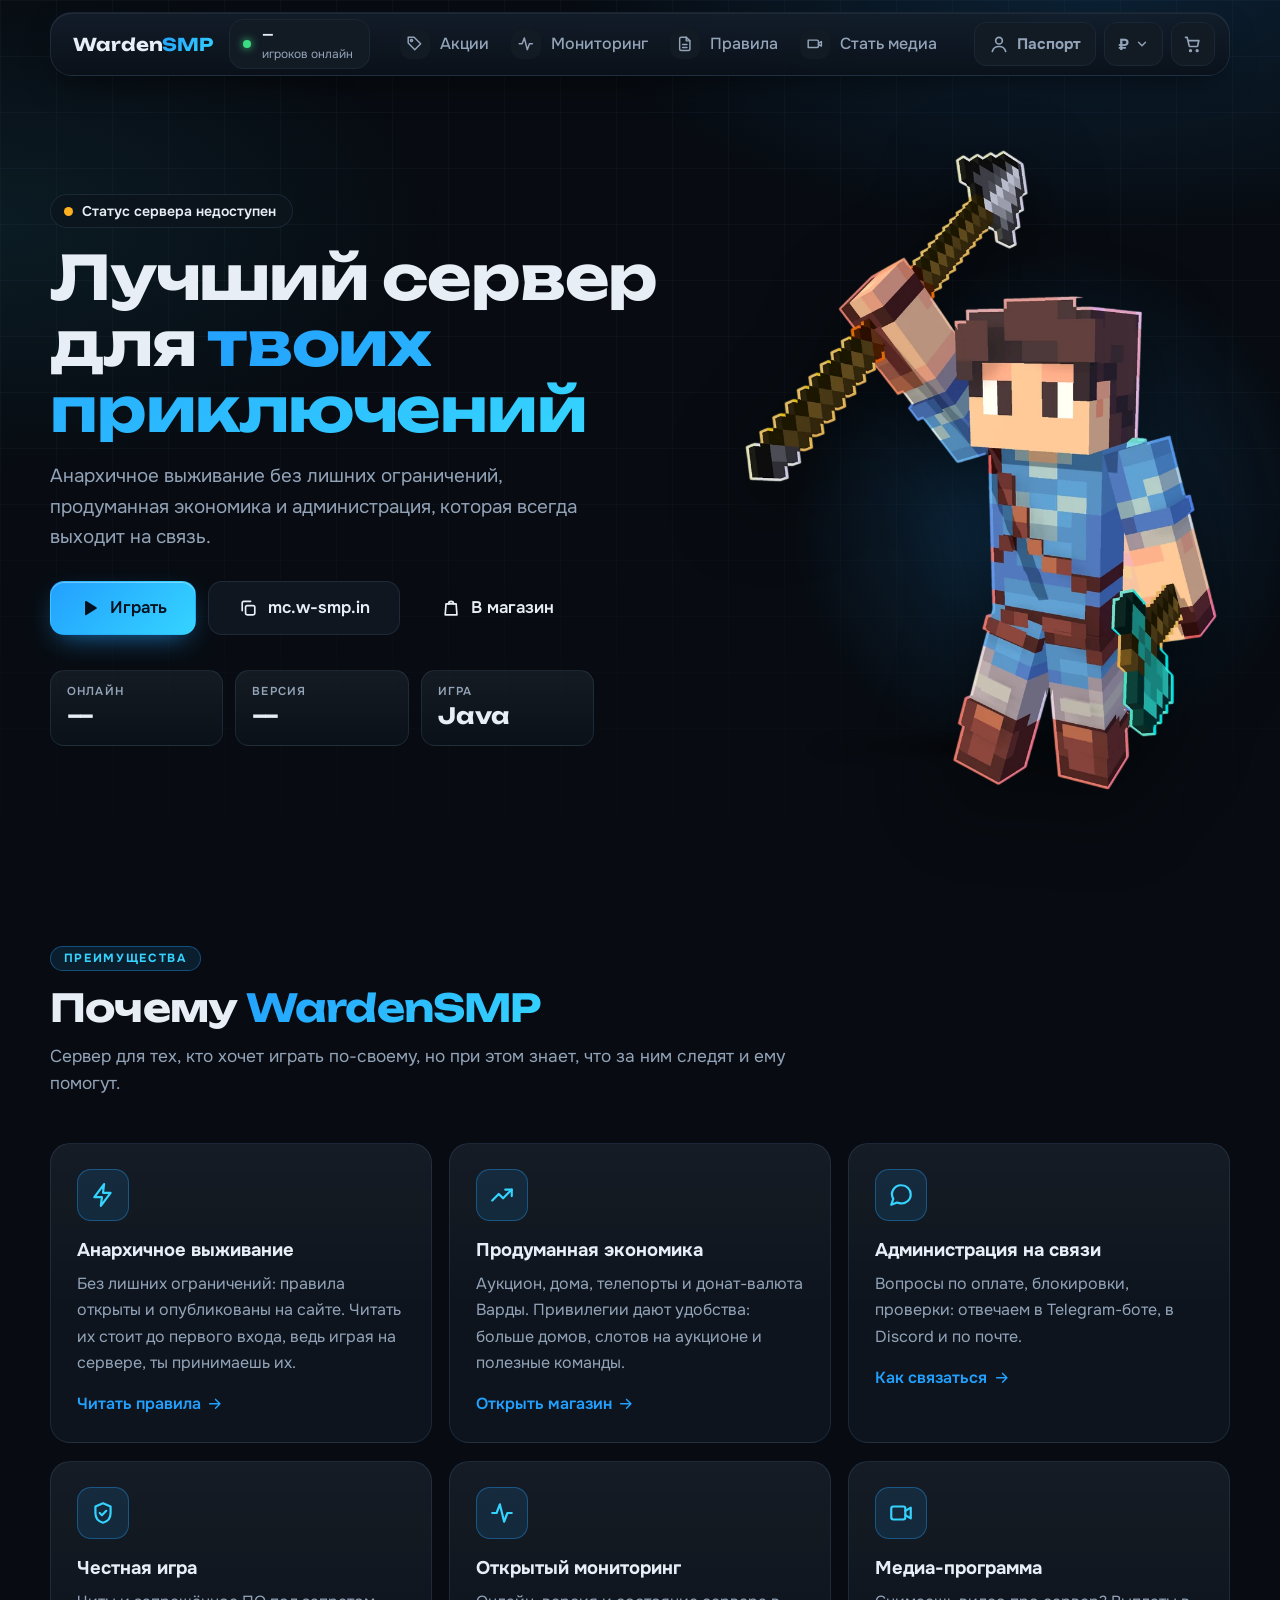
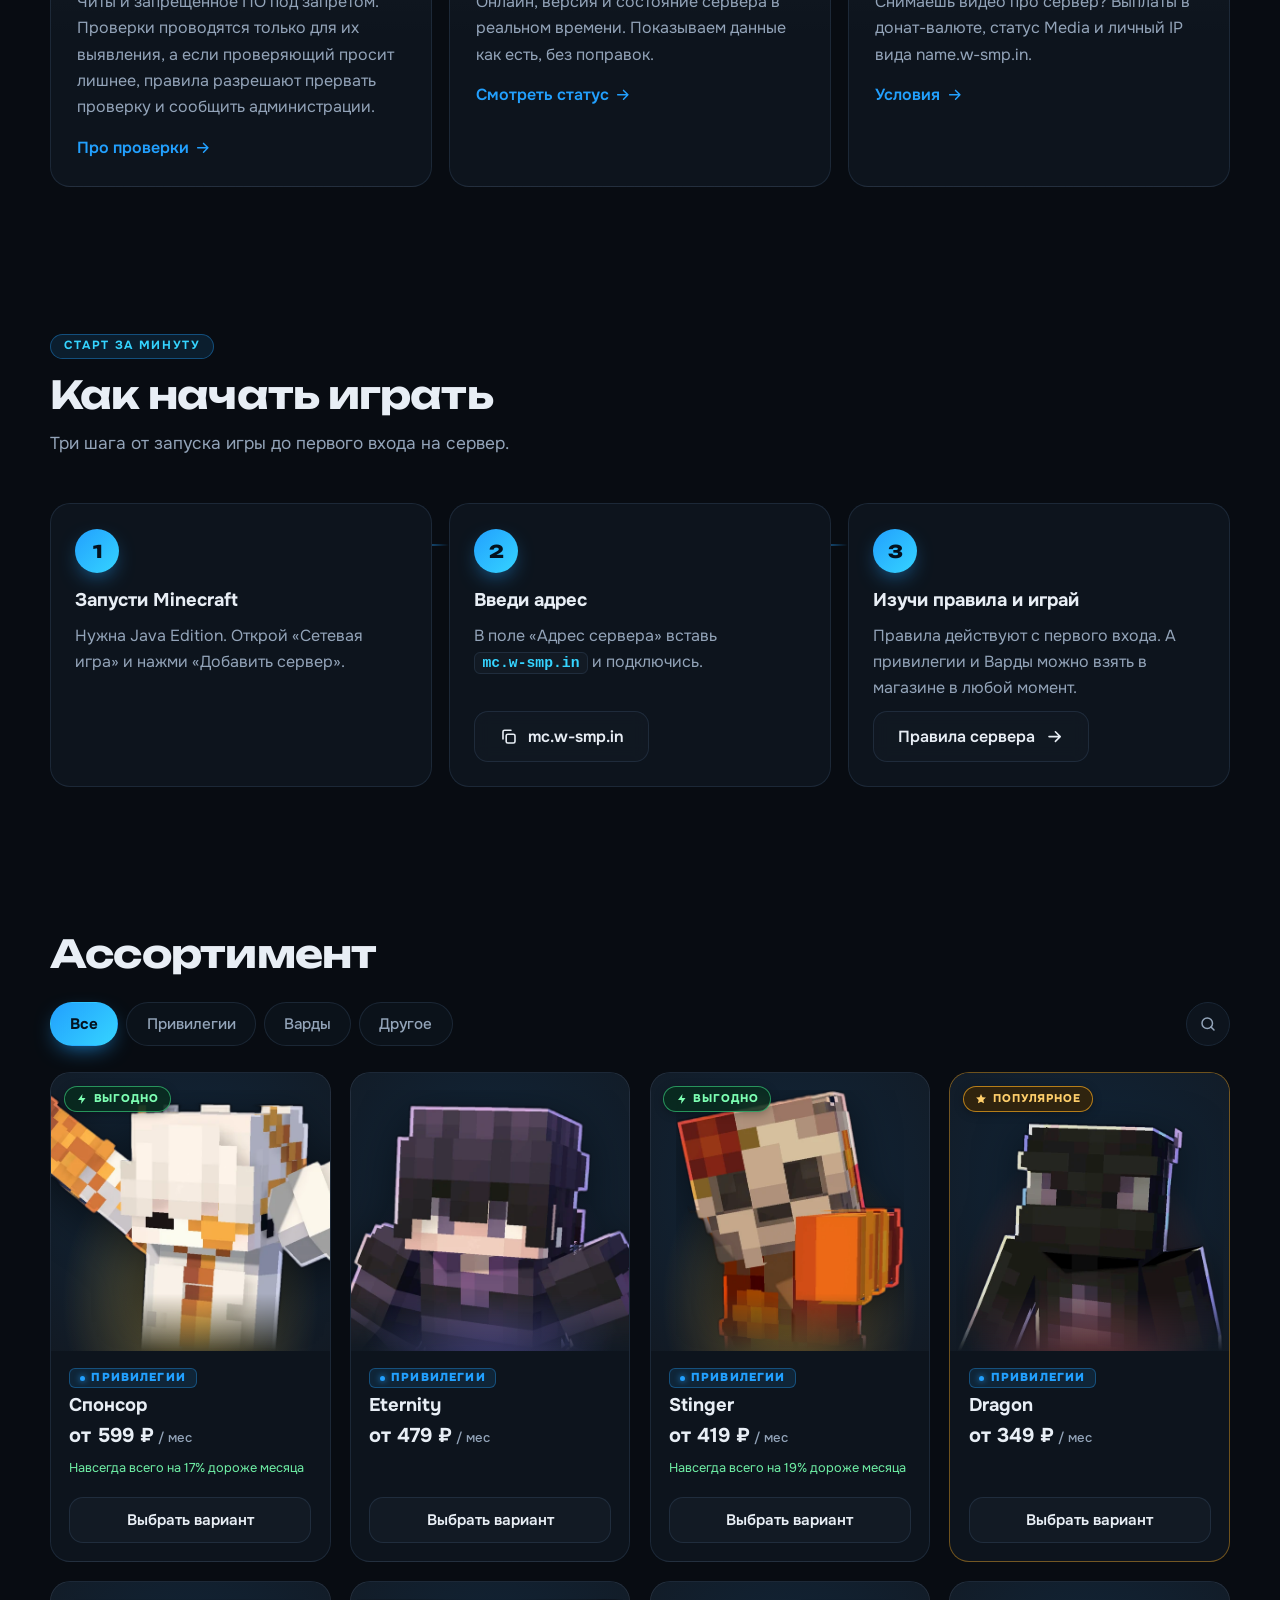
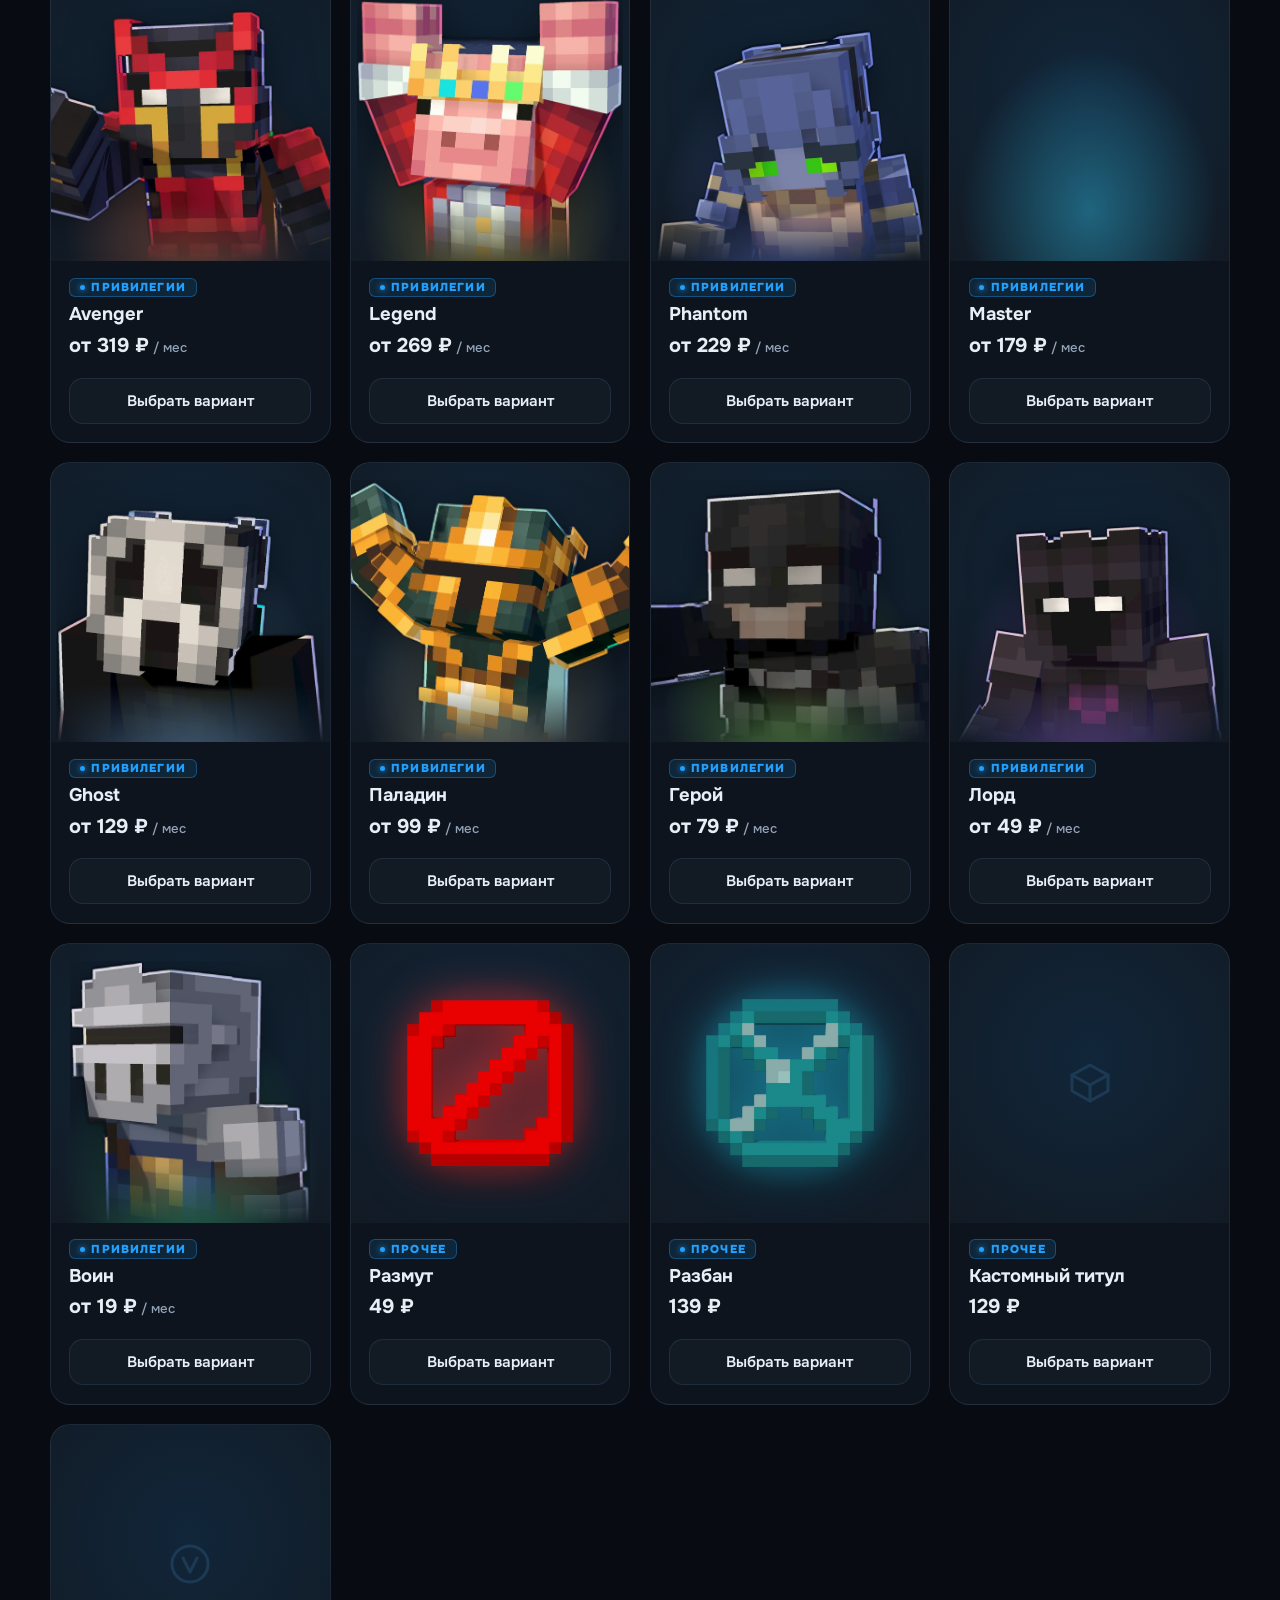
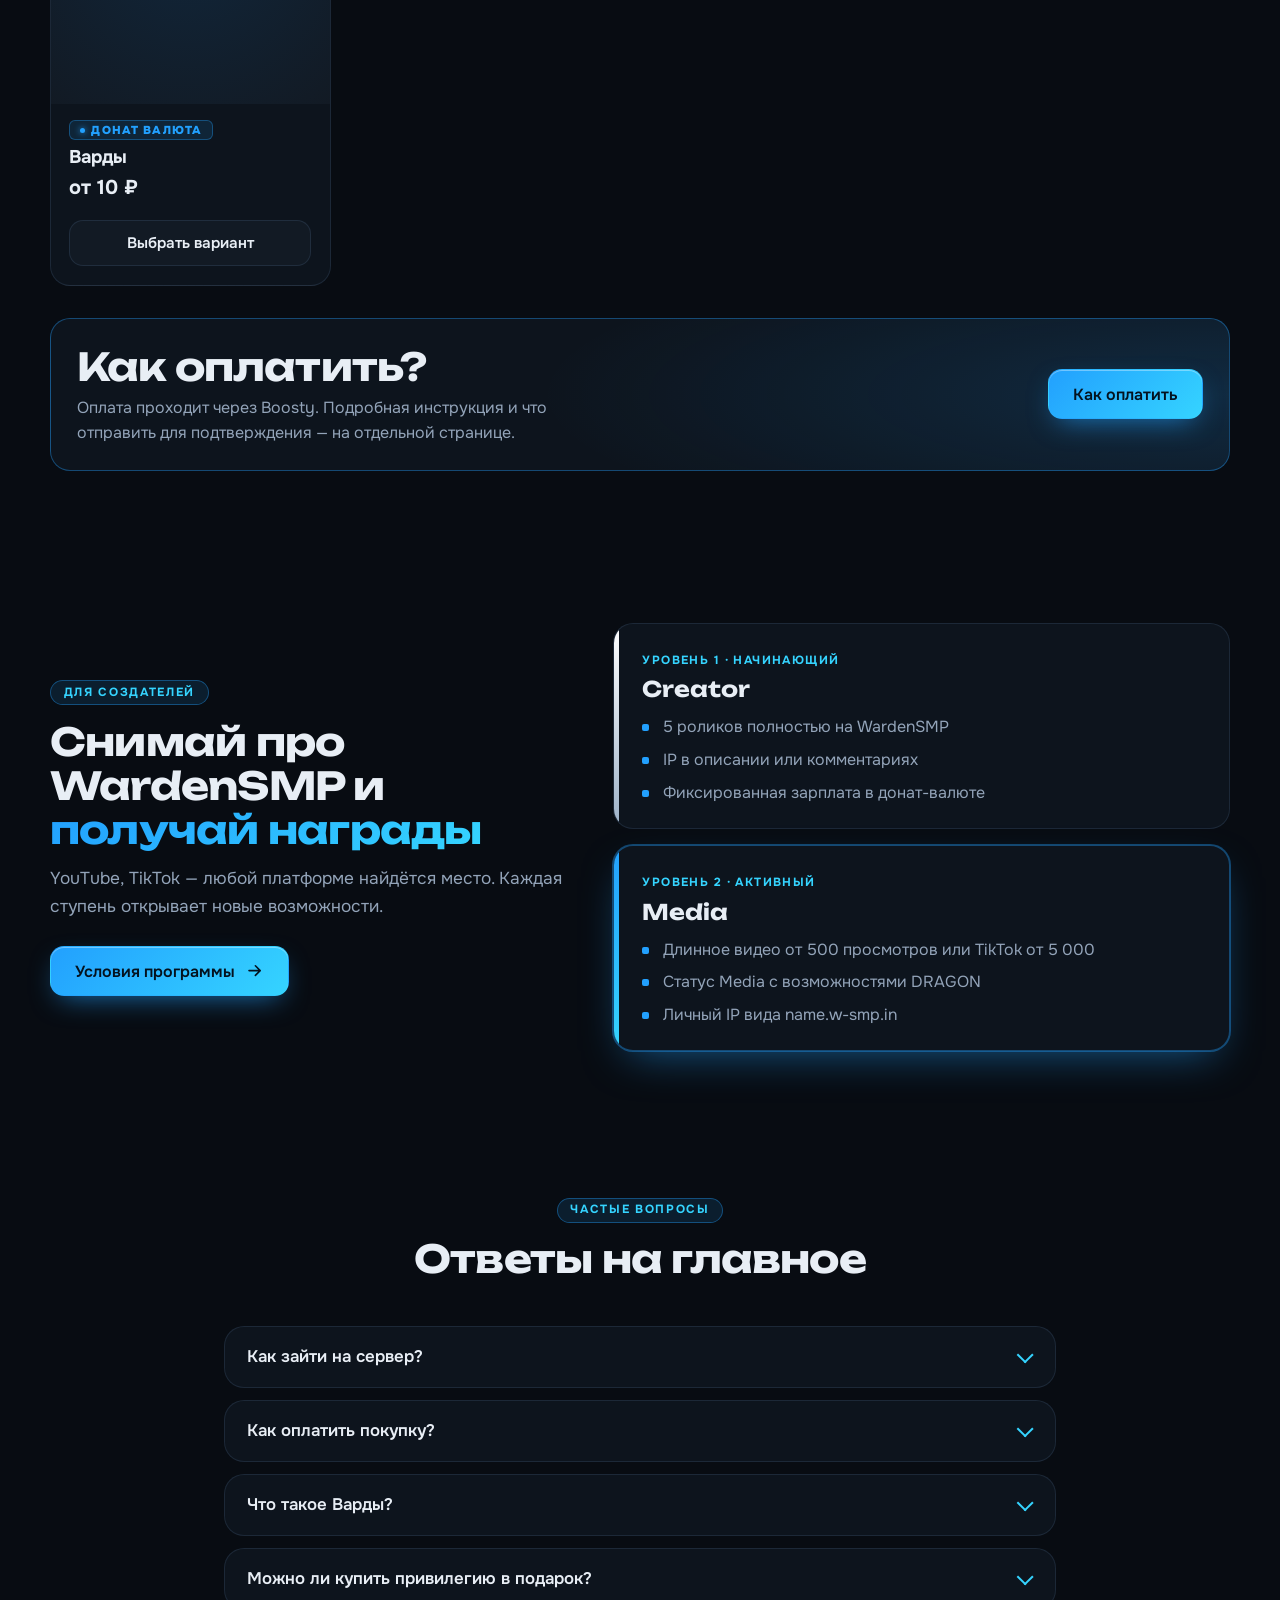
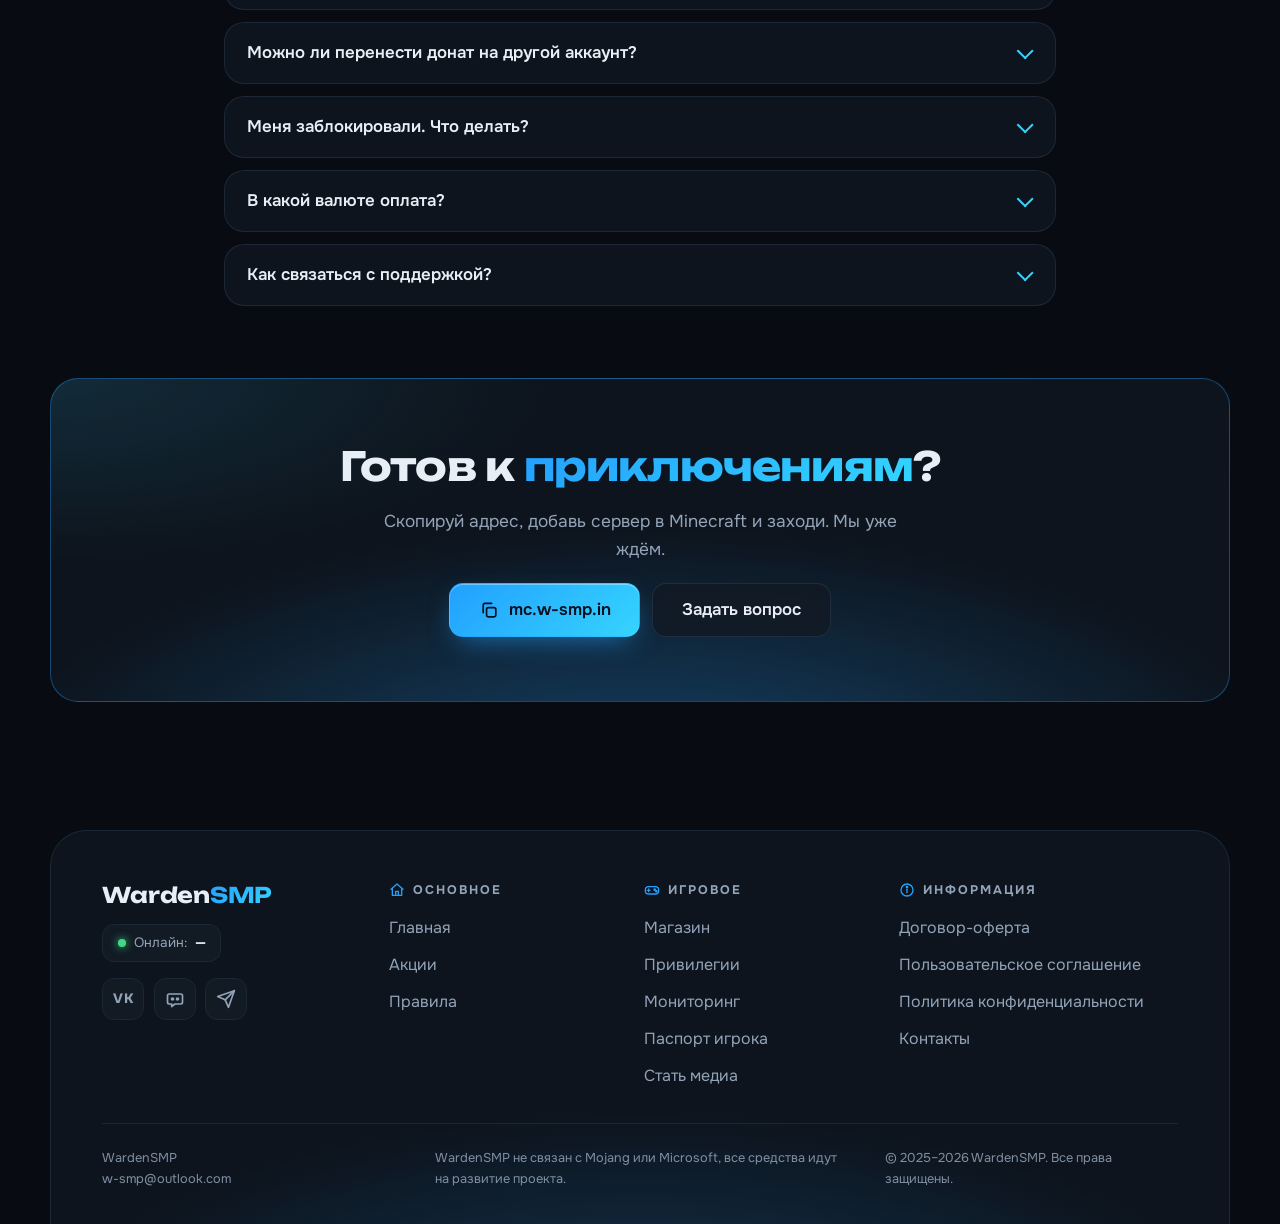
==== commit dc7ff9e9: "Redesign passport page in the unified style - new passport markup: hero, search card, ID-style playe" ====
--- a/index.html
+++ b/index.html
@@ -25,7 +25,7 @@
   <link rel="apple-touch-icon" href="/apple-touch-icon.png">
   <meta name="theme-color" content="#080c12">
   <link rel="stylesheet" href="css/style.css?v=46">
-  <link rel="stylesheet" href="css/theme.css?v=1">
+  <link rel="stylesheet" href="css/theme.css?v=2">
   <script type="application/ld+json">{"@context": "https://schema.org", "@type": "FAQPage", "mainEntity": [{"@type": "Question", "name": "Как зайти на сервер?", "acceptedAnswer": {"@type": "Answer", "text": "Нужна Minecraft Java Edition. В игре открой «Сетевая игра», нажми «Добавить сервер» и введи адрес mc.w-smp.in."}}, {"@type": "Question", "name": "Как оплатить покупку?", "acceptedAnswer": {"@type": "Answer", "text": "Добавь товар в корзину, укажи ник и e-mail, прими условия оферты и перейди к оплате. Заказ можно оформить и через бота поддержки в Telegram. Если нужен способ, который работает из любой страны, есть оплата через Boosty. Подробности на странице «Как оплатить»."}}, {"@type": "Question", "name": "Что такое Варды?", "acceptedAnswer": {"@type": "Answer", "text": "Донат-валюта сервера. 1 ₽ = 1 Варда, сумма покупки от 10 до 10 000 ₽. При больших суммах действует скидка за объём, до 10%."}}, {"@type": "Question", "name": "Можно ли купить привилегию в подарок?", "acceptedAnswer": {"@type": "Answer", "text": "Да. В корзине включи переключатель «Сделать подарком» и укажи ник получателя."}}, {"@type": "Question", "name": "Можно ли перенести донат на другой аккаунт?", "acceptedAnswer": {"@type": "Answer", "text": "Нет. По правилам сервера донат не переносится на другой аккаунт, а передача аккаунтов и продажа привилегий запрещены."}}, {"@type": "Question", "name": "Меня заблокировали. Что делать?", "acceptedAnswer": {"@type": "Answer", "text": "Можно купить услугу «Разбан» в категории «Другое». Она действует только на один аккаунт. Игрокам из ЧСП разбан не выдаётся."}}, {"@type": "Question", "name": "В какой валюте оплата?", "acceptedAnswer": {"@type": "Answer", "text": "Цены и оплата в рублях. Рядом с корзиной можно переключить валюту для просмотра, но курс при этом ориентировочный."}}, {"@type": "Question", "name": "Как связаться с поддержкой?", "acceptedAnswer": {"@type": "Answer", "text": "Напиши боту @w_smp_bot в Telegram, зайди в Discord или отправь письмо на w-smp@outlook.com. Все ссылки собраны на странице «Контакты»."}}]}</script>
 </head>
 <body data-root="" data-page="home">
--- a/css/theme.css
+++ b/css/theme.css
@@ -482,3 +482,132 @@
 .cart-content, .fields, .cart-items { grid-template-columns: minmax(0, 1fr); }
 .cart-body { overflow-x: hidden; }
 .cart-item .cart-price { flex: none; }
+
+/* ==========================================================================
+   Паспорт игрока (разметка: passport/index.html, логика: js/passport.js)
+   ========================================================================== */
+.pp { padding: clamp(2rem, 5vw, 3.5rem) 0 clamp(3rem, 7vw, 5rem); }
+/* атрибут hidden не должен перебиваться display из классов (раньше пустая карточка была видна всегда) */
+.pp-search[hidden], .pp-card[hidden], .pp-login[hidden], .pp-owner[hidden], .pp-note[hidden] { display: none; }
+
+.pp-hero { max-width: 44rem; margin-bottom: clamp(1.4rem, 3vw, 2rem); }
+.pp .pp-hero h1 { position: relative; display: inline-block; margin: 0 0 1rem; padding-bottom: 0.9rem; letter-spacing: -0.02em; }
+.pp .pp-hero h1::after { content: ""; position: absolute; left: 0; bottom: 0; width: 64px; height: 4px; border-radius: 4px; background: var(--accent-grad); }
+.pp-lead { margin: 0; color: var(--muted); font-size: 1.12rem; }
+.pp .eyebrow .ic { width: 1.15em; height: 1.15em; }
+
+/* Поиск */
+.pp-search {
+  display: grid; grid-template-columns: minmax(0, 1fr) auto auto; gap: 0.6rem; margin: 0 0 1.2rem; padding: 0.6rem;
+  border: 1px solid var(--line-soft); border-radius: var(--r-lg); background: rgba(13, 20, 29, 0.75);
+  -webkit-backdrop-filter: blur(10px); backdrop-filter: blur(10px); box-shadow: var(--shadow-sm);
+}
+.pp-field { position: relative; display: block; min-width: 0; }
+.pp-field .ic { position: absolute; left: 1rem; top: 50%; width: 20px; height: 20px; transform: translateY(-50%); color: var(--muted); pointer-events: none; }
+.pp-search input { flex: none; width: 100%; min-height: 50px; padding: 0.7rem 1rem 0.7rem 2.9rem; border-radius: var(--r-md); border: 1px solid var(--line-soft); background: var(--panel-2); color: var(--text); font: 600 1rem var(--font-body); }
+.pp-search input::placeholder { color: #7d8ea4; font-weight: 500; }
+.pp-search input:focus { outline: none; border-color: var(--accent-2); box-shadow: 0 0 0 3px rgba(53, 212, 255, 0.18); }
+.pp-search .btn, .pp-link .btn, .pp-login .btn, .pp-owner .btn { width: auto; min-height: 50px; padding: 0.7rem 1.3rem; border-radius: var(--r-md); }
+
+/* Кнопки внутри паспорта без варианта раньше были серыми кнопками браузера */
+.pp .btn:not(.btn-primary) { background: rgba(18, 26, 36, 0.85); border-color: var(--line-soft); color: var(--text); }
+.pp .btn:not(.btn-primary):hover { border-color: var(--accent-line); transform: translateY(-2px); }
+.pp .btn.pp-danger { color: #ff7a87; border-color: rgba(255, 107, 107, 0.45); }
+.pp .btn.pp-danger:hover { border-color: #ff6b6b; background: rgba(255, 90, 110, 0.1); }
+
+/* Сообщения */
+.pp-note {
+  display: flex; align-items: flex-start; gap: 0.75rem; margin: 0 0 1.2rem; padding: 1rem 1.2rem; border-radius: var(--r-md);
+  border: 1px solid var(--accent-line); background: var(--accent-soft); color: var(--text); line-height: 1.55;
+}
+.pp-note::before {
+  content: "i"; flex: none; display: grid; place-items: center; width: 24px; height: 24px; margin-top: 1px; border-radius: 50%;
+  background: var(--accent-grad); color: #04121f; font: 800 0.85rem/1 var(--font-body);
+}
+
+/* Карточка паспорта */
+.pp-card {
+  position: relative; display: grid; grid-template-columns: minmax(0, 0.85fr) minmax(0, 1.15fr); gap: clamp(1.2rem, 3vw, 2.2rem); align-items: stretch;
+  padding: clamp(1rem, 2.5vw, 1.6rem); border: 1px solid var(--accent-line); border-radius: var(--r-xl); overflow: hidden;
+  background: radial-gradient(70% 90% at 100% 0%, rgba(34, 160, 254, 0.16), transparent 65%), linear-gradient(180deg, rgba(255, 255, 255, 0.04), transparent 40%), var(--panel);
+  box-shadow: var(--shadow-lg), var(--glow-accent); animation: pp-in 0.6s var(--ease);
+}
+.pp-card::before { content: ""; position: absolute; inset: 0 0 auto 0; height: 3px; background: var(--accent-grad); }
+@keyframes pp-in { from { opacity: 0; transform: translateY(16px); } to { opacity: 1; transform: none; } }
+.pp-skin {
+  position: relative; display: grid; place-items: end center; min-height: 380px; padding-top: 2.6rem; border-radius: var(--r-lg); overflow: hidden;
+  border: 1px solid var(--line-soft);
+  background: radial-gradient(60% 55% at 50% 64%, rgba(34, 160, 254, 0.34), transparent 72%),
+    linear-gradient(rgba(120, 160, 210, 0.06) 1px, transparent 1px) 0 0 / 28px 28px,
+    linear-gradient(90deg, rgba(120, 160, 210, 0.06) 1px, transparent 1px) 0 0 / 28px 28px,
+    linear-gradient(180deg, #0f2236, var(--panel-2));
+}
+.pp-skin img { max-height: 400px; }
+.pp-skin.no-skin { place-items: center; }
+.pp-tag {
+  position: absolute; top: 0.9rem; left: 0.9rem; z-index: 1; padding: 0.35rem 0.7rem; border-radius: 999px; border: 1px solid var(--accent-line);
+  background: rgba(8, 12, 18, 0.65); color: var(--accent-2); font: 700 0.66rem/1 var(--font-body); letter-spacing: 0.14em; text-transform: uppercase;
+}
+.pp-info { display: flex; flex-direction: column; justify-content: center; min-width: 0; }
+.pp-head { margin-bottom: 1.3rem; }
+.pp .pp-head h2 { font-size: clamp(1.5rem, 3vw, 2.2rem); }
+.pp-badge { display: inline-flex; align-items: center; gap: 0.45rem; padding: 0.35rem 0.8rem; border-radius: 999px; border-color: var(--line-soft); }
+.pp-badge::before { content: ""; width: 8px; height: 8px; border-radius: 50%; background: var(--muted); }
+.pp-badge.on::before { background: var(--ok); animation: dot-pulse 2.2s ease-out infinite; }
+.pp-stats { gap: 0.8rem; margin-bottom: 1.4rem; }
+.pp-stat {
+  position: relative; gap: 0.2rem; padding: 1rem 1.1rem 1.1rem; border-radius: var(--r-md); border-color: var(--line-soft);
+  background: linear-gradient(180deg, rgba(255, 255, 255, 0.04), transparent), var(--panel-2);
+}
+.pp-stat-ic { display: grid; place-items: center; width: 36px; height: 36px; margin-bottom: 0.5rem; border-radius: 10px; background: var(--accent-soft); border: 1px solid var(--accent-line); color: var(--accent-2); }
+.pp-stat-ic .ic { width: 20px; height: 20px; }
+.pp-stat b { color: var(--text); font-variant-numeric: tabular-nums; }
+.pp-link input { flex: 1 1 220px; min-height: 50px; padding: 0.7rem 1rem; border-radius: var(--r-md); border: 1px solid var(--line-soft); background: var(--panel-2); color: var(--muted); font: 500 0.95rem var(--font-body); text-overflow: ellipsis; }
+.pp-link input:focus { outline: none; border-color: var(--accent-2); color: var(--text); box-shadow: 0 0 0 3px rgba(53, 212, 255, 0.18); }
+
+/* Вход и кабинет владельца */
+.pp-login, .pp-owner {
+  margin-top: 1.2rem; padding: clamp(1.3rem, 3vw, 2rem); border: 1px solid var(--line-soft); border-radius: var(--r-xl);
+  background: radial-gradient(70% 90% at 0% 0%, rgba(34, 160, 254, 0.1), transparent 65%), var(--panel); box-shadow: var(--shadow-md);
+}
+.pp-login h2, .pp-owner h2 { font-size: clamp(1.25rem, 2.4vw, 1.6rem); }
+.pp-sub { color: var(--muted); }
+.pp-sub b { color: var(--text); }
+.pp-code {
+  margin: 0.6rem 0 1.1rem; padding: 0.8rem 1.6rem; border: 1px dashed var(--accent-2); border-radius: var(--r-lg); color: var(--accent-2);
+  background: linear-gradient(135deg, rgba(34, 160, 254, 0.14), rgba(53, 212, 255, 0.06)); text-shadow: 0 0 24px rgba(53, 212, 255, 0.45);
+}
+.pp-cmd code { border-radius: var(--r-sm); border-color: var(--line-soft); color: var(--accent-2); font-family: ui-monospace, "SFMono-Regular", Menlo, Consolas, monospace; }
+.pp-warn { padding: 0.8rem 1rem; border: 1px solid rgba(255, 176, 32, 0.4); border-radius: var(--r-md); background: rgba(255, 176, 32, 0.08); color: #ffcf6b; }
+.pp-timer { font-variant-numeric: tabular-nums; color: var(--text); }
+.pp .pp-owner h3 { margin: 1.5rem 0 0.7rem; color: var(--muted); font: 700 0.78rem var(--font-body); letter-spacing: 0.14em; }
+.pp-sess { border-radius: var(--r-md); border-color: var(--line-soft); }
+.pp-sess small { display: block; margin-top: 0.15rem; }
+.pp-actions .btn { flex: 0 1 auto; }
+
+/* Три факта под карточкой */
+.pp-facts { display: grid; grid-template-columns: repeat(3, minmax(0, 1fr)); gap: 1rem; margin-top: clamp(2rem, 5vw, 3rem); }
+.pp-fact { padding: 1.4rem; border: 1px solid var(--line-soft); border-radius: var(--r-lg); background: var(--panel); transition: transform 0.35s var(--ease), border-color 0.3s; }
+.pp-fact:hover { transform: translateY(-4px); border-color: var(--accent-line); }
+.pp-fact-ic { display: grid; place-items: center; width: 44px; height: 44px; margin-bottom: 0.9rem; border-radius: var(--r-md); background: var(--accent-soft); border: 1px solid var(--accent-line); color: var(--accent-2); }
+.pp .pp-fact h3 { margin: 0 0 0.4rem; color: var(--text); font: 700 1.05rem var(--font-body); letter-spacing: 0; text-transform: none; }
+.pp-fact p { margin: 0; color: var(--muted); line-height: 1.6; }
+.pp-fact code { padding: 0.1rem 0.4rem; border-radius: 6px; background: var(--panel-2); border: 1px solid var(--line-soft); color: var(--accent-2); font-size: 0.9em; white-space: nowrap; }
+
+@media (max-width: 900px) { .pp-facts { grid-template-columns: 1fr; } }
+@media (max-width: 800px) {
+  .pp-card { grid-template-columns: 1fr; }
+  .pp-skin { min-height: 320px; }
+  .pp-skin img { max-height: 320px; }
+}
+@media (max-width: 640px) {
+  .pp-search { grid-template-columns: 1fr; }
+  .pp-search .btn { width: 100%; }
+  .pp-link-row .btn { flex: 1 1 100%; }
+  .pp-actions .btn { flex: 1 1 100%; }
+}
+@media (max-width: 480px) { .pp-stats { grid-template-columns: 1fr; } }
+@media (prefers-reduced-motion: reduce) { .pp-card, .pp-badge.on::before { animation: none; } .pp-fact { transition: none; } }
+
+/* Паспорт: плашка над заголовком, а не рядом с ним */
+.pp-hero .eyebrow { display: flex; width: fit-content; }
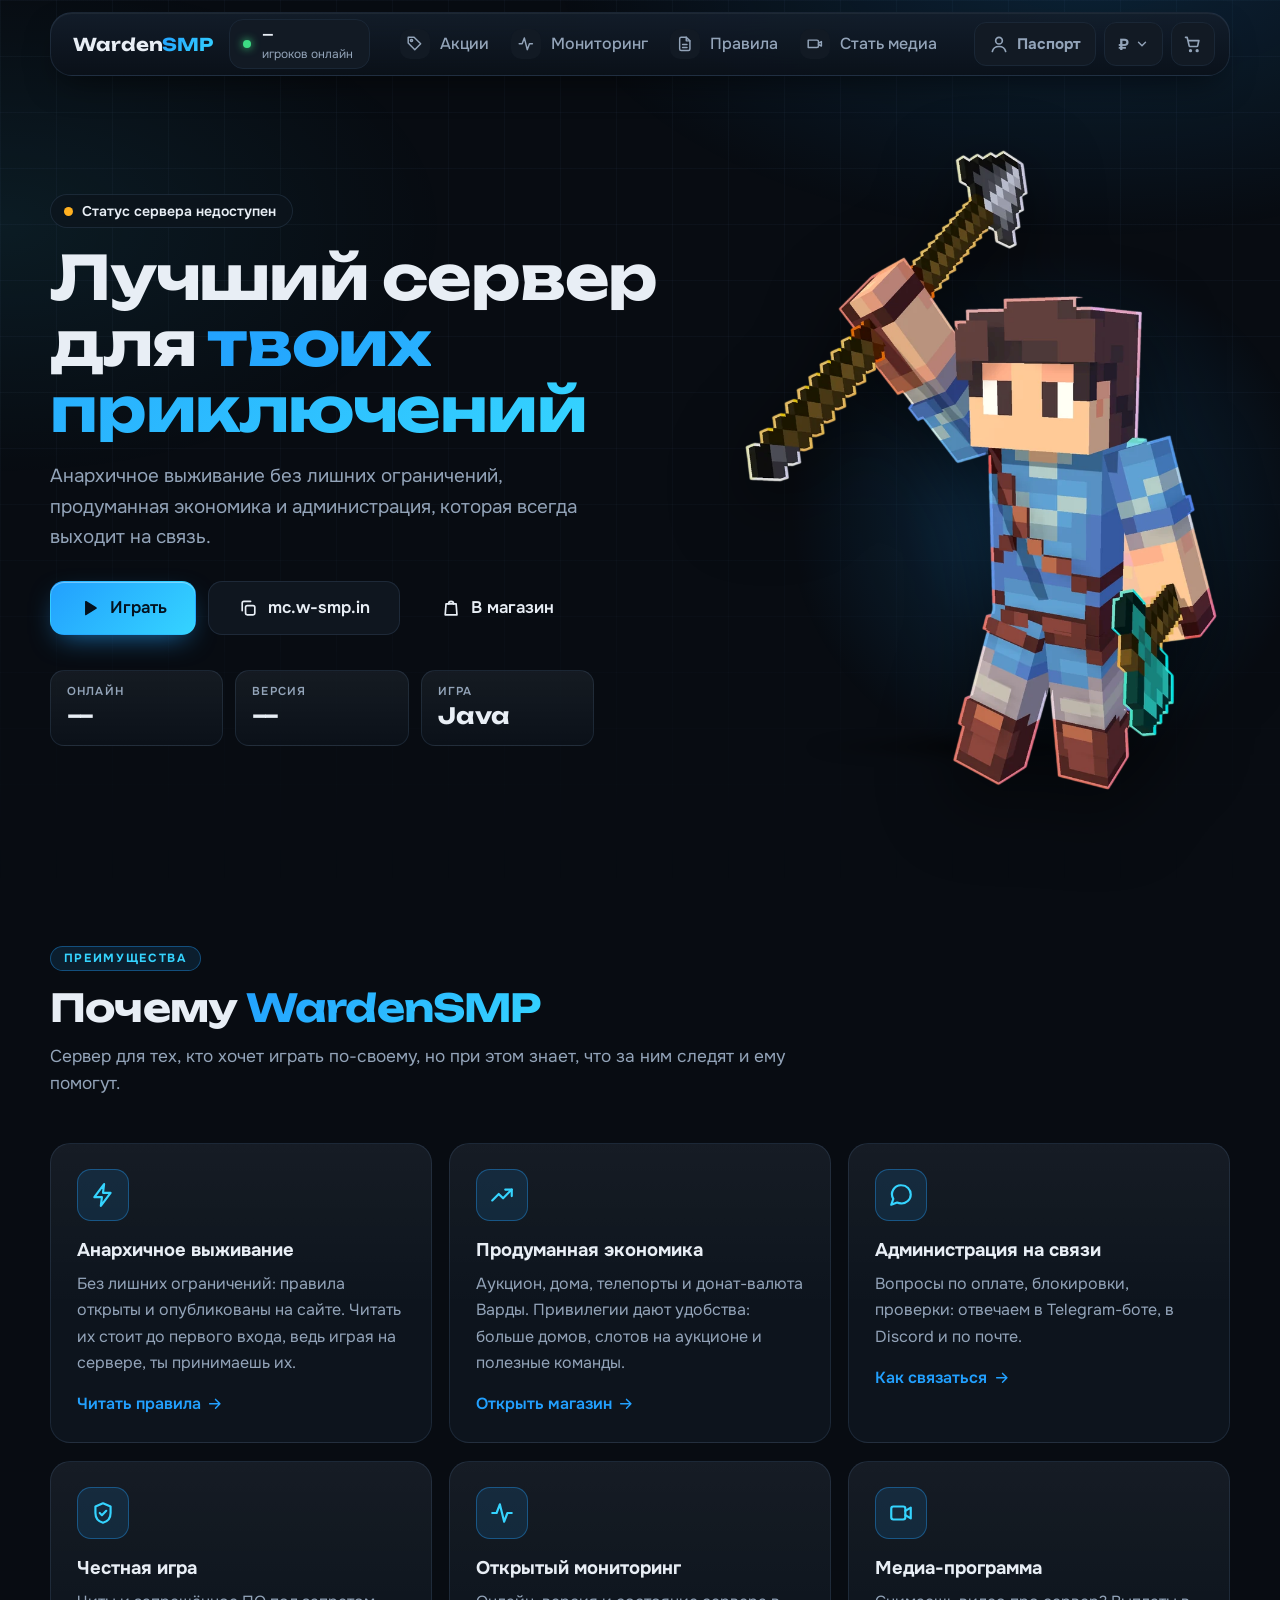
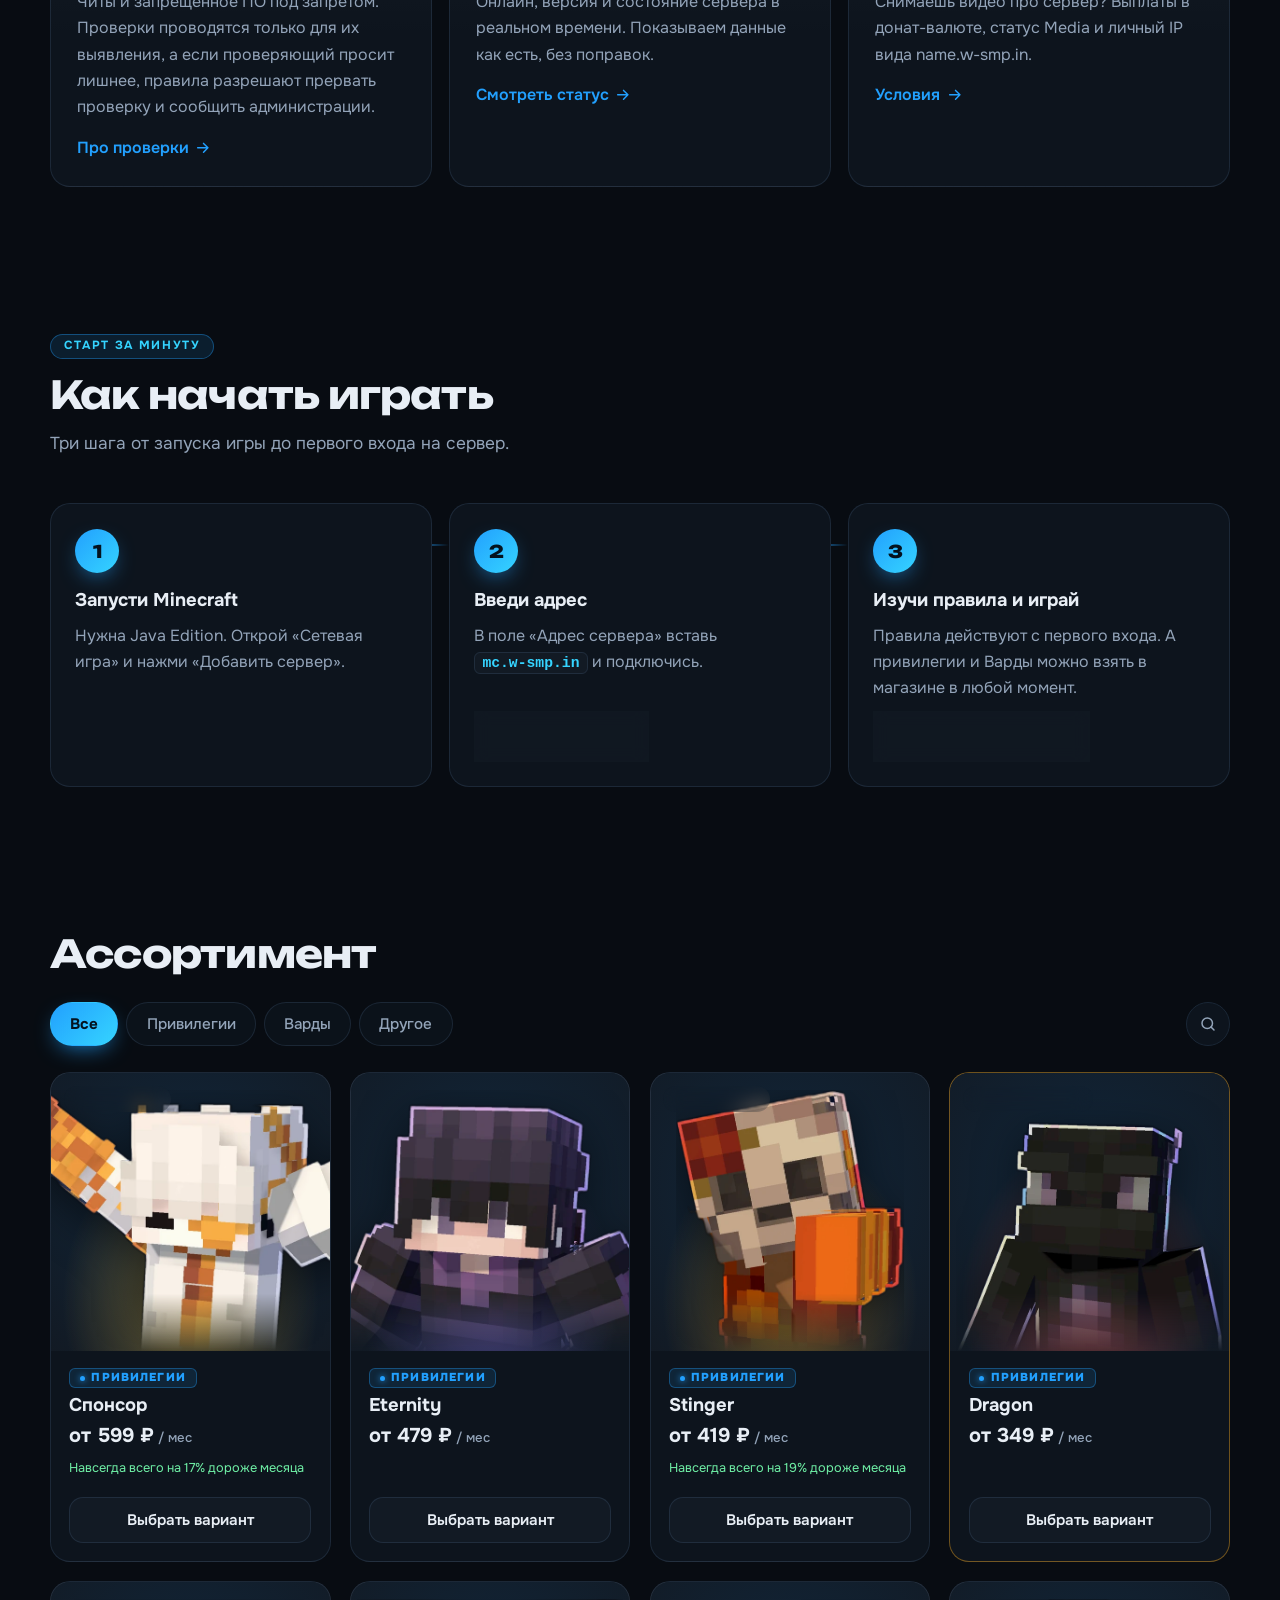
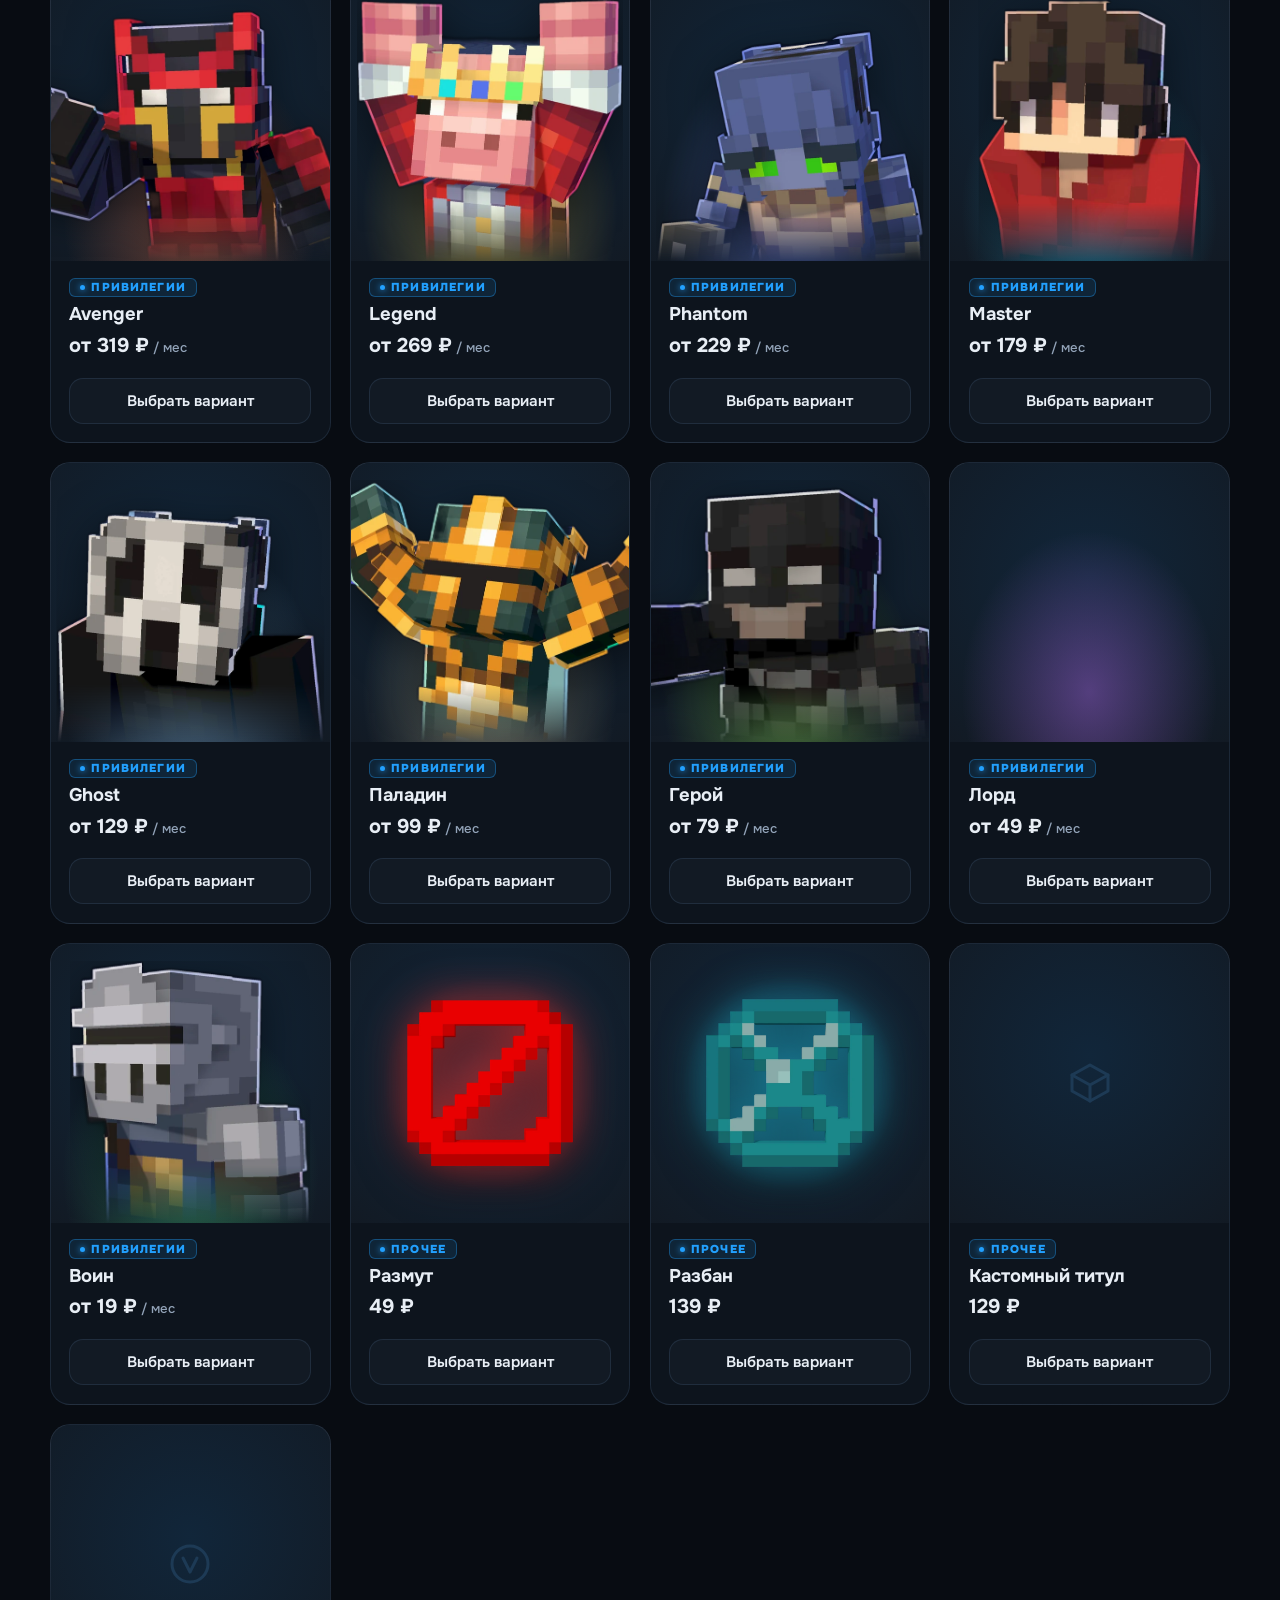
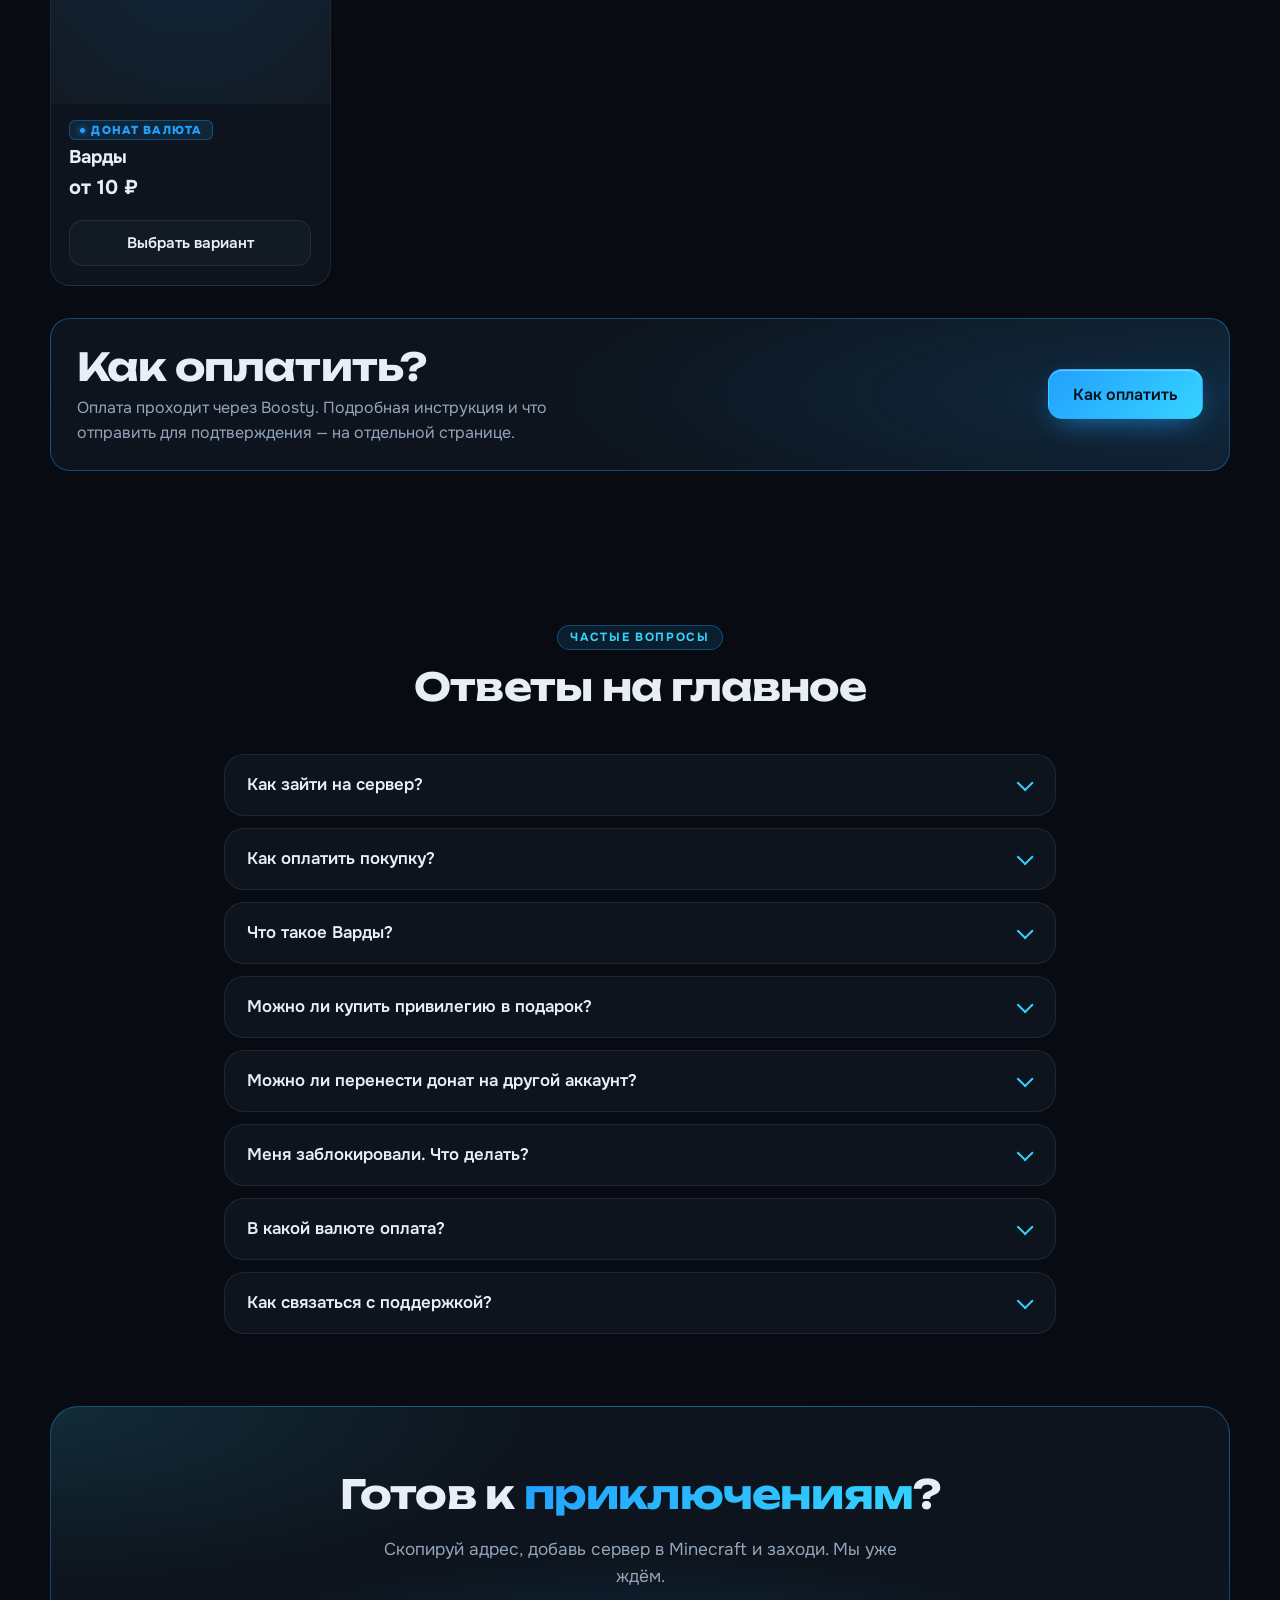
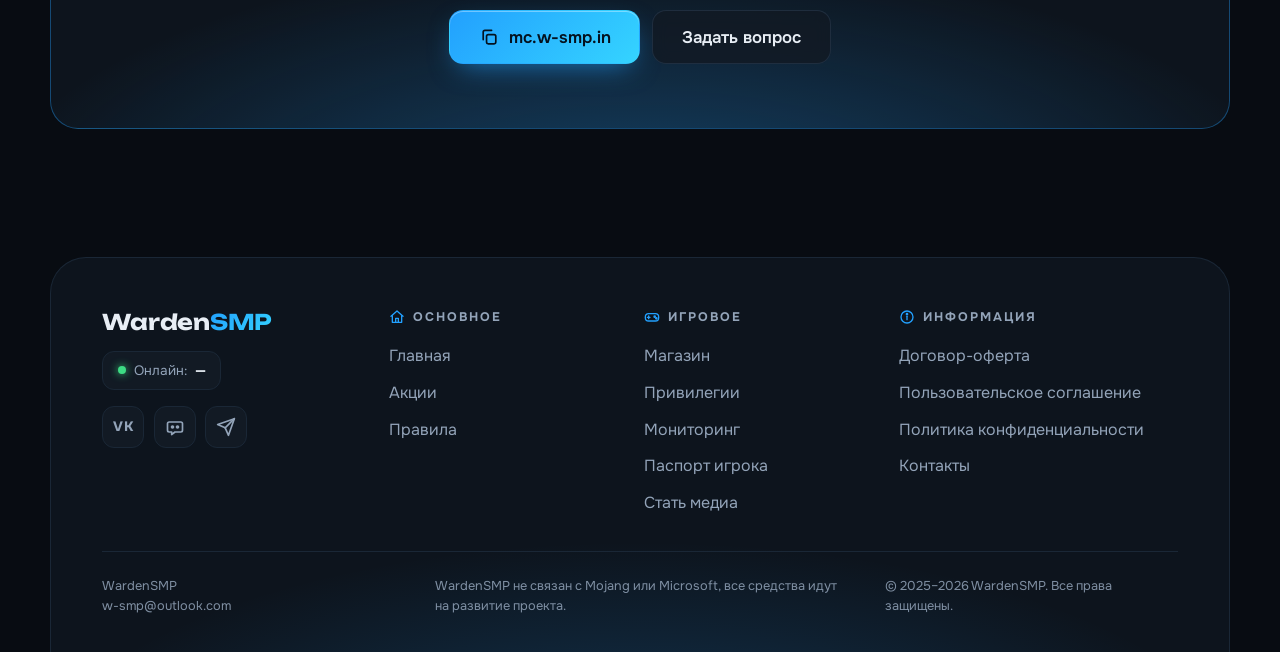
==== commit 6ac7992c: "Index: убран блок «Для создателей» Co-Authored-By: Claude Sonnet 5.5 <noreply@anthropic.com> Claude-" ====
--- a/index.html
+++ b/index.html
@@ -169,41 +169,6 @@
     </div>
   </section>
 
-  <section class="block" id="media">
-    <div class="wrap">
-      <div class="media-teaser">
-        <div data-reveal>
-          <div class="block-head">
-            <p class="eyebrow">Для создателей</p>
-            <h2>Снимай про WardenSMP и <span class="grad">получай награды</span></h2>
-            <p>YouTube, TikTok — любой платформе найдётся место. Каждая ступень открывает новые возможности.</p>
-          </div>
-          <a class="btn btn-primary" href="media.html">Условия программы <svg class="ic" viewBox="0 0 24 24" aria-hidden="true"><path d="M5 12h14M13 6l6 6-6 6"/></svg></a>
-        </div>
-        <div class="tier-mini" data-reveal style="--d:100ms">
-          <article>
-            <small>Уровень 1 · Начинающий</small>
-            <h3>Creator</h3>
-            <ul>
-              <li>5 роликов полностью на WardenSMP</li>
-              <li>IP в описании или комментариях</li>
-              <li>Фиксированная зарплата в донат-валюте</li>
-            </ul>
-          </article>
-          <article class="is-media">
-            <small>Уровень 2 · Активный</small>
-            <h3>Media</h3>
-            <ul>
-              <li>Длинное видео от 500 просмотров или TikTok от 5 000</li>
-              <li>Статус Media с возможностями DRAGON</li>
-              <li>Личный IP вида name.w-smp.in</li>
-            </ul>
-          </article>
-        </div>
-      </div>
-    </div>
-  </section>
-
   <section class="block" id="faq">
     <div class="wrap">
       <div class="block-head center" data-reveal>
--- a/css/style.css
+++ b/css/style.css
@@ -164,7 +164,16 @@
 .sec-title { font: 700 clamp(1.4rem, 3vw, 1.9rem)/1.2 var(--font-head); margin: 0 0 1.4rem; }
 
 /* Media tiers */
-.tiers { display: grid; grid-template-columns: 1fr; gap: 1.2rem; padding-bottom: clamp(2rem, 5vw, 3rem); }
+.tiers { position: relative; display: grid; grid-template-columns: 1fr; gap: 1.2rem; padding-bottom: clamp(2rem, 5vw, 3rem); padding-left: clamp(2.4rem, 5vw, 3.4rem); }
+/* Timeline: вертикальная линия слева и узлы напротив каждой ступени */
+.tl-item { position: relative; --lx: calc(-1 * clamp(2.4rem, 5vw, 3.4rem) + clamp(0.9rem, 2.4vw, 1.3rem) + 1px); }
+.tl-item::before { content: ""; position: absolute; left: var(--lx); top: 0; bottom: -1.2rem; width: 2px; transform: translateX(-50%); background: linear-gradient(180deg, var(--node), var(--next, var(--node))); opacity: 0.85; }
+.tl-item:first-child::before { top: 50%; }
+.tl-item:last-child::before { bottom: 50%; background: var(--node); }
+.node { position: absolute; left: var(--lx); top: 50%; width: 16px; height: 16px; transform: translate(-50%, -50%); border-radius: 50%; background: var(--bg, #080c12); border: 3px solid var(--node, #fff); box-shadow: 0 0 0 4px rgba(8, 12, 18, 0.9), 0 0 16px var(--node, #fff); z-index: 1; }
+.tl-creator { --node: #cfe3f5; --next: #3aa6ff; }
+.tl-media { --node: #3aa6ff; --next: #b57bff; }
+.tl-ambassador { --node: #b57bff; }
 .tier {
   position: relative; overflow: hidden; display: grid; grid-template-columns: 1.1fr 1fr 1fr; gap: 1.5rem 2.5rem;
   padding: clamp(1.4rem, 3vw, 2rem) clamp(1.4rem, 3vw, 2rem) clamp(1.4rem, 3vw, 2rem) clamp(1.8rem, 3.5vw, 2.6rem);
@@ -174,6 +183,8 @@
 .tier-creator { --bar: linear-gradient(180deg, #ffffff, #9db2c8); }
 .tier-creator .tier-tag { color: #ffffff; }
 .tier-media { --bar: linear-gradient(180deg, #6cc1ff, #1678c9); border-color: var(--accent); box-shadow: 0 0 40px var(--glow); }
+.tier-ambassador { --bar: linear-gradient(180deg, #d3a8ff, #7a3fd1); border-color: rgba(181, 123, 255, 0.55); box-shadow: 0 0 40px rgba(150, 90, 240, 0.28); }
+.tier-ambassador .tier-tag { color: #c79bff; }
 .tier-tag { color: var(--accent); font-size: 0.85rem; font-weight: 600; }
 .tier h2 { font: 700 clamp(1.6rem, 3vw, 2.1rem)/1.1 var(--font-head); margin: 0.5rem 0 0.4rem; }
 .tier-desc { margin: 0; color: var(--muted); }
@@ -196,8 +207,7 @@
 
 @media (max-width: 1000px) { .tier { grid-template-columns: 1fr 1fr; } .tier-head { grid-column: 1 / -1; } }
 @media (max-width: 800px) { .ban-grid { grid-template-columns: 1fr; } }
-@media (max-width: 560px) { .tier { grid-template-columns: 1fr; gap: 1.2rem; } }
-
+@media (max-width: 560px) { .tier { grid-template-columns: 1fr; gap: 1.2rem; } .tiers { padding-left: 2.1rem; } .tl-item { --lx: calc(-2.1rem + 0.7rem + 1px); } }
 /* Contacts */
 .contacts-grid { display: grid; grid-template-columns: repeat(3, 1fr); gap: 1rem; padding-bottom: clamp(3rem, 7vw, 5rem); }
 .contact { display: flex; align-items: center; gap: 1rem; padding: 1.3rem; background: var(--panel); border: 1px solid var(--line); border-radius: 16px; color: var(--text); transition: border-color 0.15s, box-shadow 0.15s; }
--- a/css/theme.css
+++ b/css/theme.css
@@ -336,7 +336,7 @@
   background: radial-gradient(90% 70% at 100% 0%, color-mix(in srgb, var(--tag, var(--accent)) 14%, transparent), transparent 70%), var(--panel);
   transition: transform 0.35s var(--ease), border-color 0.3s, box-shadow 0.35s;
 }
-.promo-card::before { content: ""; position: absolute; left: 0; right: 0; top: 0; height: 3px; background: linear-gradient(90deg, var(--tag, var(--accent)), transparent); }
+.promo-card::before { content: ""; position: absolute; left: 12%; right: 12%; top: 0; height: 2px; background: linear-gradient(90deg, transparent, var(--tag, var(--accent)), transparent); pointer-events: none; }
 .promo-card:hover { transform: translateY(-5px); border-color: color-mix(in srgb, var(--tag, var(--accent)) 60%, var(--line)); box-shadow: var(--shadow-md); }
 .promo-card:has(.card-cat[data-tag="deal"]) { --tag: #3ddc84; }
 .promo-card:has(.card-cat[data-tag="new"]) { --tag: #35d4ff; }
@@ -532,7 +532,7 @@
   background: radial-gradient(70% 90% at 100% 0%, rgba(34, 160, 254, 0.16), transparent 65%), linear-gradient(180deg, rgba(255, 255, 255, 0.04), transparent 40%), var(--panel);
   box-shadow: var(--shadow-lg), var(--glow-accent); animation: pp-in 0.6s var(--ease);
 }
-.pp-card::before { content: ""; position: absolute; inset: 0 0 auto 0; height: 3px; background: var(--accent-grad); }
+.pp-card::before { content: ""; position: absolute; left: 12%; right: 12%; top: 0; height: 2px; background: linear-gradient(90deg, transparent, var(--accent-2), transparent); pointer-events: none; }
 @keyframes pp-in { from { opacity: 0; transform: translateY(16px); } to { opacity: 1; transform: none; } }
 .pp-skin {
   position: relative; display: grid; place-items: end center; min-height: 380px; padding-top: 2.6rem; border-radius: var(--r-lg); overflow: hidden;
@@ -611,3 +611,68 @@
 
 /* Паспорт: плашка над заголовком, а не рядом с ним */
 .pp-hero .eyebrow { display: flex; width: fit-content; }
+
+/* Паспорт: скин без рамки справа от данных, стоит на нижней кромке карточки */
+.pp-card { grid-template-columns: minmax(0, 1.25fr) minmax(0, 0.75fr); align-items: stretch; padding-bottom: 0; }
+.pp-info { padding-bottom: clamp(1rem, 2.5vw, 1.6rem); }
+.pp-tag { position: static; align-self: flex-start; margin-bottom: 1rem; }
+.pp-skin { min-height: 0; padding: 0; border: 0; border-radius: 0; background: none; overflow: visible; place-items: end center; align-self: end; }
+.pp-skin::before {
+  content: ""; position: absolute; left: 50%; bottom: 4%; width: 120%; aspect-ratio: 1; transform: translateX(-50%); pointer-events: none;
+  background: radial-gradient(closest-side, rgba(34, 160, 254, 0.34), rgba(34, 160, 254, 0.1) 55%, transparent 75%);
+}
+.pp-skin img { position: relative; z-index: 1; max-height: 400px; filter: drop-shadow(0 16px 24px rgba(0, 0, 0, 0.55)); }
+.pp-skin.no-skin { min-height: 160px; place-items: center; }
+@media (max-width: 800px) {
+  .pp-card { grid-template-columns: 1fr; padding-bottom: clamp(1rem, 2.5vw, 1.6rem); }
+  .pp-skin { order: -1; align-self: center; }
+  .pp-skin img { max-height: 300px; }
+  .pp-info { padding-bottom: 0; }
+}
+
+/* Паспорт: топ игроков */
+.pp-top { margin-top: clamp(2rem, 5vw, 3rem); }
+.pp-top[hidden] { display: none; }
+.pp-top-head { display: flex; flex-wrap: wrap; align-items: center; justify-content: space-between; gap: 0.8rem; margin-bottom: 1rem; }
+.pp .pp-top-head h2 { margin: 0; font: 800 clamp(1.4rem, 3vw, 1.9rem) var(--font-display, var(--font-body)); letter-spacing: 0; text-transform: none; }
+.pp-tabs { display: inline-flex; padding: 4px; gap: 4px; border: 1px solid var(--line-soft); border-radius: 999px; background: var(--panel); }
+.pp-tabs button { padding: 0.5rem 1rem; border: 0; border-radius: 999px; background: none; color: var(--muted, #9aa7b8); font: 600 0.9rem var(--font-body); cursor: pointer; transition: background 0.2s, color 0.2s; }
+.pp-tabs button:hover { color: var(--text); }
+.pp-tabs button.on { background: var(--accent-soft); color: var(--accent-2); box-shadow: inset 0 0 0 1px var(--accent-line); }
+.top-list { display: grid; gap: 0.5rem; }
+.top-row { display: grid; grid-template-columns: 2rem 32px minmax(0, 1fr) auto; align-items: center; gap: 0.9rem; padding: 0.7rem 1rem; border: 1px solid var(--line-soft); border-radius: var(--r-md); background: var(--panel); color: var(--text); text-decoration: none; transition: transform 0.25s var(--ease), border-color 0.25s, background 0.25s; }
+.top-row:hover, .top-row:focus-visible { transform: translateX(4px); border-color: var(--accent-line); background: var(--accent-soft); }
+.top-rank { color: var(--muted, #9aa7b8); font: 800 1.05rem var(--font-body); text-align: center; }
+.top-1 .top-rank { color: #ffc83d; } .top-2 .top-rank { color: #c9d3df; } .top-3 .top-rank { color: #d98b4e; }
+.top-1 { border-color: rgba(255, 200, 61, 0.35); }
+.top-head { width: 32px; height: 32px; border-radius: 6px; image-rendering: pixelated; background: var(--panel-2, #111a26); }
+.top-name { display: flex; align-items: center; gap: 0.5rem; min-width: 0; font-weight: 700; overflow: hidden; text-overflow: ellipsis; white-space: nowrap; }
+.top-on { flex: none; width: 8px; height: 8px; border-radius: 50%; background: #3ddc84; box-shadow: 0 0 8px #3ddc84; }
+.top-nums { display: grid; text-align: right; line-height: 1.25; }
+.top-val { font-weight: 800; }
+.top-sub { color: var(--muted, #9aa7b8); font-size: 0.8rem; }
+.pp-top-msg { padding: 1rem; color: var(--muted, #9aa7b8); text-align: center; }
+@media (max-width: 540px) { .top-row { grid-template-columns: 1.6rem 28px minmax(0, 1fr) auto; gap: 0.6rem; padding: 0.6rem 0.75rem; } .top-head { width: 28px; height: 28px; } }
+
+/* Мониторинг: кнопка «Обновить» */
+.mon-refresh {
+  display: inline-flex; align-items: center; gap: 0.5rem; padding: 0.6rem 1.2rem; border: 1px solid var(--accent-line); border-radius: 999px;
+  background: var(--accent-soft); color: var(--accent-2); font: 700 0.92rem var(--font-body); cursor: pointer;
+  transition: background 0.2s, border-color 0.2s, transform 0.2s var(--ease), box-shadow 0.2s;
+}
+.mon-refresh::before {
+  content: ""; width: 16px; height: 16px; background: currentColor;
+  -webkit-mask: url("data:image/svg+xml,%3Csvg xmlns='http://www.w3.org/2000/svg' viewBox='0 0 24 24' fill='none' stroke='black' stroke-width='2.2' stroke-linecap='round' stroke-linejoin='round'%3E%3Cpath d='M20 11a8 8 0 1 0-2.3 5.7'/%3E%3Cpath d='M20 4v7h-7'/%3E%3C/svg%3E") center / contain no-repeat;
+  mask: url("data:image/svg+xml,%3Csvg xmlns='http://www.w3.org/2000/svg' viewBox='0 0 24 24' fill='none' stroke='black' stroke-width='2.2' stroke-linecap='round' stroke-linejoin='round'%3E%3Cpath d='M20 11a8 8 0 1 0-2.3 5.7'/%3E%3Cpath d='M20 4v7h-7'/%3E%3C/svg%3E") center / contain no-repeat;
+  transition: transform 0.5s var(--ease);
+}
+.mon-refresh:hover:not(:disabled) { background: rgba(34, 160, 254, 0.22); border-color: var(--accent-2); transform: translateY(-1px); box-shadow: 0 6px 18px rgba(34, 160, 254, 0.2); }
+.mon-refresh:hover:not(:disabled)::before { transform: rotate(180deg); }
+.mon-refresh:disabled::before { animation: mon-spin 0.9s linear infinite; }
+.mon-refresh:disabled { opacity: 0.6; }
+@keyframes mon-spin { to { transform: rotate(360deg); } }
+@media (prefers-reduced-motion: reduce) { .mon-refresh:disabled::before { animation: none; } }
+
+/* Паспорт: без скина карточка в одну колонку */
+.pp-card { grid-template-columns: minmax(0, 1fr); padding-bottom: 0; }
+.pp-info { padding-bottom: clamp(1.2rem, 3vw, 1.8rem); }
